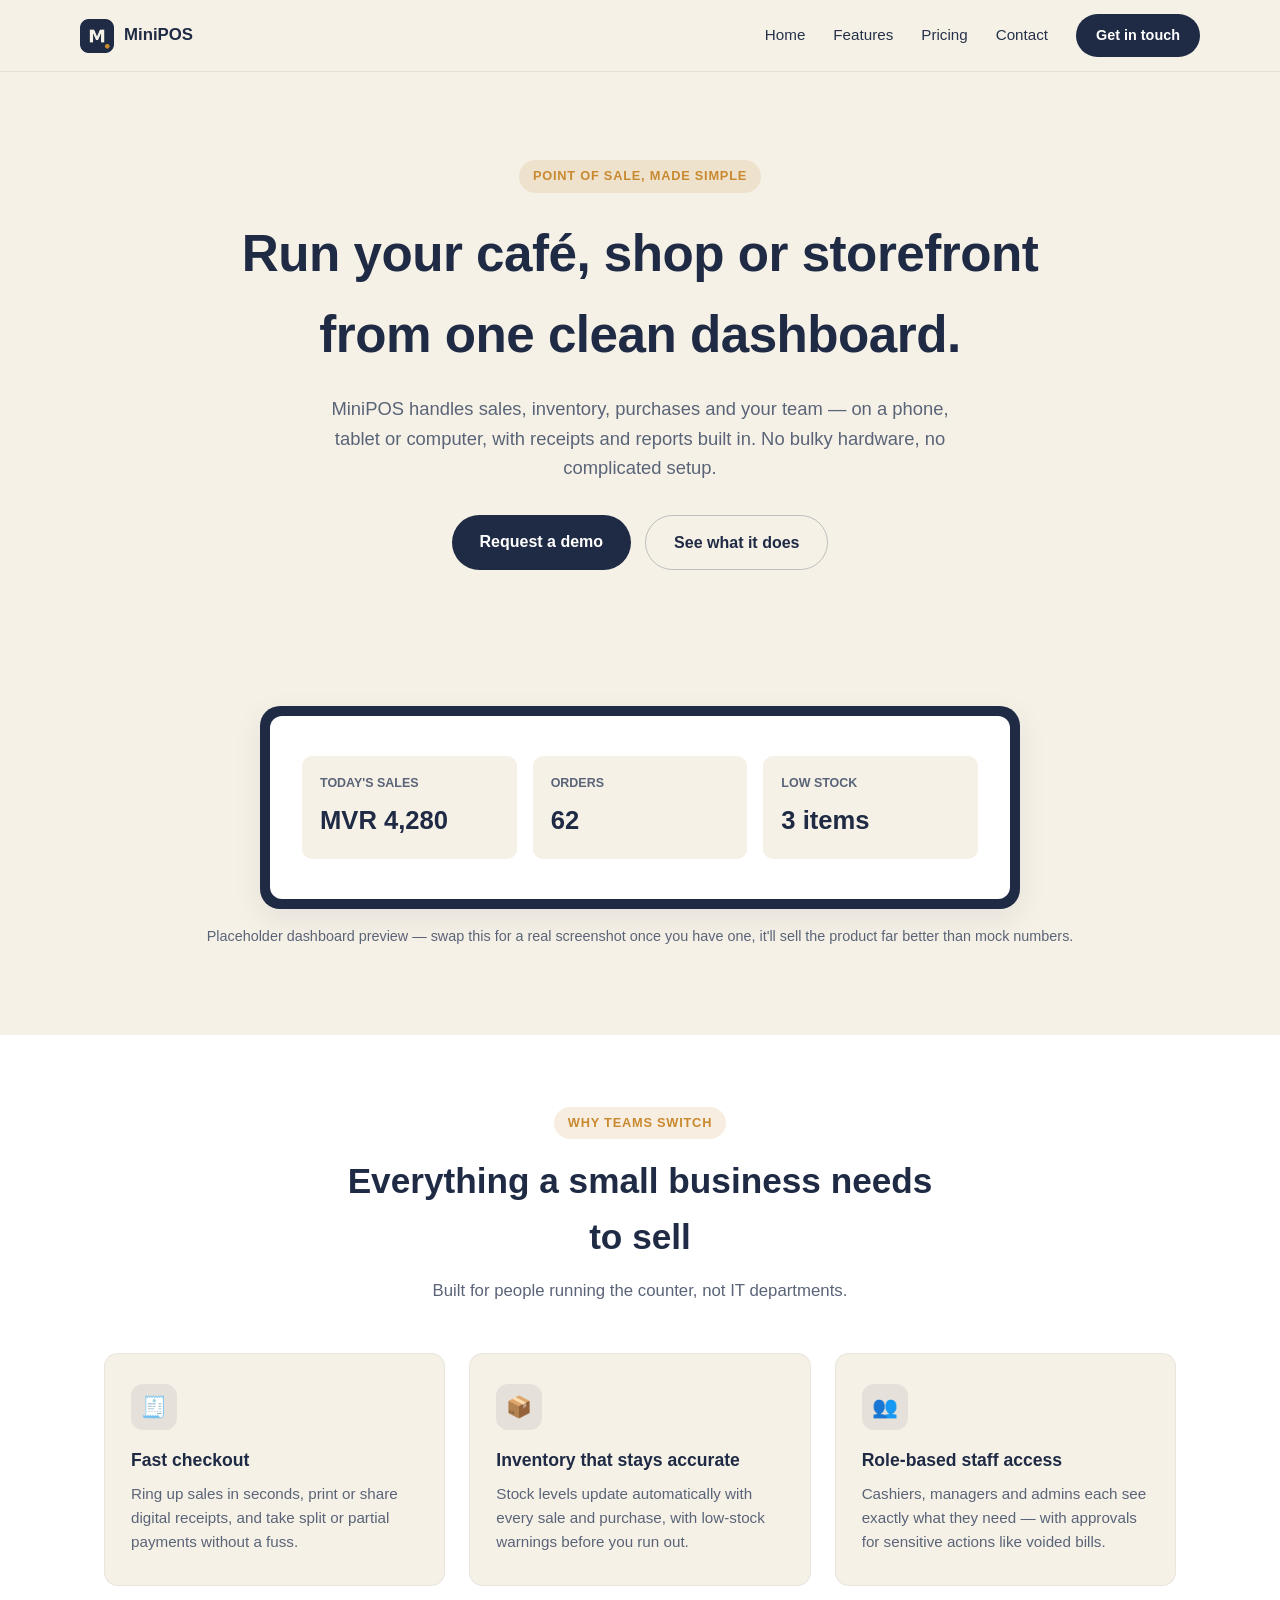
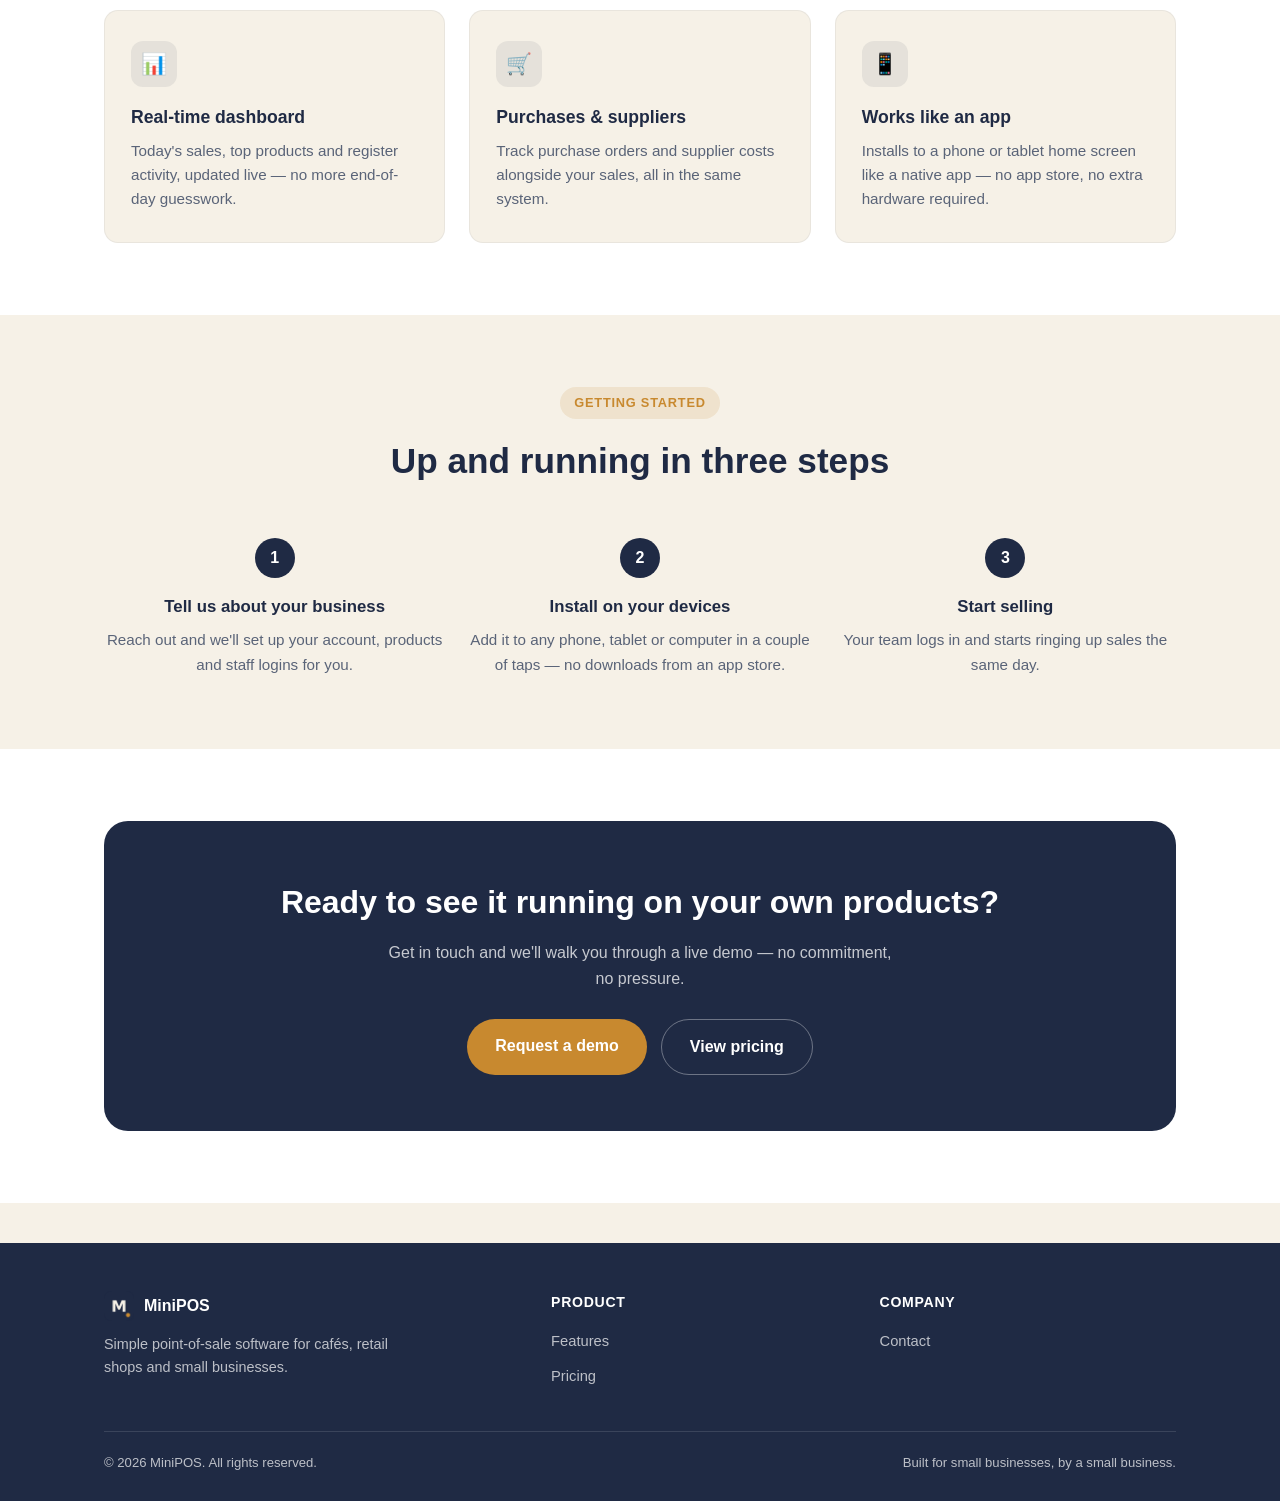
==== index.html @ 6b99b5d6 "Add files via upload" ====
<!doctype html>
<html lang="en">
<head>
<meta charset="UTF-8" />
<meta name="viewport" content="width=device-width, initial-scale=1" />
<title>MiniPOS — Simple point-of-sale software for small businesses</title>
<meta name="description" content="MiniPOS is easy-to-use point-of-sale software for cafés, retail shops and small businesses — sales, inventory, purchases and staff management in one place." />
<link rel="icon" href="assets/favicon.png" />
<link rel="stylesheet" href="assets/style.css" />
</head>
<body>

<header class="site">
  <div class="container nav">
    <a href="index.html" class="brand">
      <img src="assets/logo-mark.png" alt="MiniPOS logo" />
      MiniPOS
    </a>
    <nav class="nav-links">
      <a href="index.html">Home</a>
      <a href="features.html">Features</a>
      <a href="pricing.html">Pricing</a>
      <a href="contact.html">Contact</a>
      <a href="contact.html" class="nav-cta">Get in touch</a>
    </nav>
    <button class="menu-toggle" aria-label="Menu">☰</button>
  </div>
</header>

<section class="hero">
  <div class="container">
    <span class="eyebrow">Point of sale, made simple</span>
    <h1>Run your café, shop or storefront<br>from one clean dashboard.</h1>
    <p class="lead">
      MiniPOS handles sales, inventory, purchases and your team — on a phone, tablet or
      computer, with receipts and reports built in. No bulky hardware, no complicated setup.
    </p>
    <div class="hero-actions">
      <a href="contact.html" class="btn btn-primary">Request a demo</a>
      <a href="features.html" class="btn btn-outline">See what it does</a>
    </div>
  </div>
</section>

<section>
  <div class="container">
    <div class="frame">
      <div style="background:#fff; border-radius:12px; padding:40px 32px; display:grid; grid-template-columns:repeat(3,1fr); gap:16px;">
        <div style="background:var(--cream); border-radius:10px; padding:18px; text-align:left;">
          <div style="font-size:0.78rem; color:var(--text-muted); font-weight:600;">TODAY'S SALES</div>
          <div style="font-size:1.6rem; font-weight:800; color:var(--navy); margin-top:6px;">MVR 4,280</div>
        </div>
        <div style="background:var(--cream); border-radius:10px; padding:18px; text-align:left;">
          <div style="font-size:0.78rem; color:var(--text-muted); font-weight:600;">ORDERS</div>
          <div style="font-size:1.6rem; font-weight:800; color:var(--navy); margin-top:6px;">62</div>
        </div>
        <div style="background:var(--cream); border-radius:10px; padding:18px; text-align:left;">
          <div style="font-size:0.78rem; color:var(--text-muted); font-weight:600;">LOW STOCK</div>
          <div style="font-size:1.6rem; font-weight:800; color:var(--navy); margin-top:6px;">3 items</div>
        </div>
      </div>
    </div>
    <p class="frame-caption">Placeholder dashboard preview — swap this for a real screenshot once you have one, it'll sell the product far better than mock numbers.</p>
  </div>
</section>

<section class="alt">
  <div class="container">
    <div class="section-head">
      <span class="eyebrow">Why teams switch</span>
      <h2>Everything a small business needs to sell</h2>
      <p>Built for people running the counter, not IT departments.</p>
    </div>
    <div class="grid">
      <div class="card">
        <div class="icon">🧾</div>
        <h3>Fast checkout</h3>
        <p>Ring up sales in seconds, print or share digital receipts, and take split or partial payments without a fuss.</p>
      </div>
      <div class="card">
        <div class="icon">📦</div>
        <h3>Inventory that stays accurate</h3>
        <p>Stock levels update automatically with every sale and purchase, with low-stock warnings before you run out.</p>
      </div>
      <div class="card">
        <div class="icon">👥</div>
        <h3>Role-based staff access</h3>
        <p>Cashiers, managers and admins each see exactly what they need — with approvals for sensitive actions like voided bills.</p>
      </div>
      <div class="card">
        <div class="icon">📊</div>
        <h3>Real-time dashboard</h3>
        <p>Today's sales, top products and register activity, updated live — no more end-of-day guesswork.</p>
      </div>
      <div class="card">
        <div class="icon">🛒</div>
        <h3>Purchases & suppliers</h3>
        <p>Track purchase orders and supplier costs alongside your sales, all in the same system.</p>
      </div>
      <div class="card">
        <div class="icon">📱</div>
        <h3>Works like an app</h3>
        <p>Installs to a phone or tablet home screen like a native app — no app store, no extra hardware required.</p>
      </div>
    </div>
  </div>
</section>

<section>
  <div class="container">
    <div class="section-head">
      <span class="eyebrow">Getting started</span>
      <h2>Up and running in three steps</h2>
    </div>
    <div class="steps">
      <div class="step">
        <div class="num"></div>
        <h3>Tell us about your business</h3>
        <p>Reach out and we'll set up your account, products and staff logins for you.</p>
      </div>
      <div class="step">
        <div class="num"></div>
        <h3>Install on your devices</h3>
        <p>Add it to any phone, tablet or computer in a couple of taps — no downloads from an app store.</p>
      </div>
      <div class="step">
        <div class="num"></div>
        <h3>Start selling</h3>
        <p>Your team logs in and starts ringing up sales the same day.</p>
      </div>
    </div>
  </div>
</section>

<section class="alt">
  <div class="container">
    <div class="cta-band">
      <h2>Ready to see it running on your own products?</h2>
      <p>Get in touch and we'll walk you through a live demo — no commitment, no pressure.</p>
      <div class="hero-actions">
        <a href="contact.html" class="btn btn-primary">Request a demo</a>
        <a href="pricing.html" class="btn btn-outline">View pricing</a>
      </div>
    </div>
  </div>
</section>

<footer class="site">
  <div class="container">
    <div class="footer-grid">
      <div>
        <div class="footer-brand">
          <img src="assets/logo-mark.png" alt="MiniPOS" />
          <span>MiniPOS</span>
        </div>
        <p>Simple point-of-sale software for cafés, retail shops and small businesses.</p>
      </div>
      <div>
        <h4>Product</h4>
        <ul>
          <li><a href="features.html">Features</a></li>
          <li><a href="pricing.html">Pricing</a></li>
        </ul>
      </div>
      <div>
        <h4>Company</h4>
        <ul>
          <li><a href="contact.html">Contact</a></li>
        </ul>
      </div>
    </div>
    <div class="footer-bottom">
      <span>© 2026 MiniPOS. All rights reserved.</span>
      <span>Built for small businesses, by a small business.</span>
    </div>
  </div>
</footer>

<script src="assets/script.js"></script>
</body>
</html>
---- assets/style.css ----
:root {
  --cream: #f6f1e7;
  --cream-dark: #ece3d1;
  --navy: #1f2a44;
  --navy-light: #33456b;
  --accent: #c8892f;
  --text: #26314a;
  --text-muted: #5a6478;
  --radius: 14px;
  --shadow: 0 10px 30px rgba(31, 42, 68, 0.08);
}

* { box-sizing: border-box; }

html { scroll-behavior: smooth; }

body {
  margin: 0;
  font-family: -apple-system, BlinkMacSystemFont, "Segoe UI", Roboto, Helvetica, Arial, sans-serif;
  background: var(--cream);
  color: var(--text);
  line-height: 1.6;
}

a { color: inherit; }

.container {
  max-width: 1120px;
  margin: 0 auto;
  padding: 0 24px;
}

/* Header */
header.site {
  position: sticky;
  top: 0;
  z-index: 20;
  background: rgba(246, 241, 231, 0.92);
  backdrop-filter: blur(6px);
  border-bottom: 1px solid rgba(31, 42, 68, 0.08);
}

.nav {
  display: flex;
  align-items: center;
  justify-content: space-between;
  padding: 14px 0;
}

.brand {
  display: flex;
  align-items: center;
  gap: 10px;
  font-weight: 700;
  font-size: 1.05rem;
  text-decoration: none;
  color: var(--navy);
}

.brand img { height: 34px; width: auto; display: block; }

.nav-links {
  display: flex;
  align-items: center;
  gap: 28px;
  font-weight: 500;
  font-size: 0.95rem;
}

.nav-links a { text-decoration: none; color: var(--text); }
.nav-links a:hover { color: var(--navy); }

.nav-cta {
  background: var(--navy);
  color: #fff !important;
  padding: 10px 20px;
  border-radius: 999px;
  text-decoration: none;
  font-weight: 600;
  font-size: 0.9rem;
  white-space: nowrap;
}
.nav-cta:hover { background: var(--navy-light); }

.menu-toggle {
  display: none;
  background: none;
  border: none;
  font-size: 1.5rem;
  cursor: pointer;
  color: var(--navy);
}

/* Hero */
.hero {
  padding: 88px 0 64px;
  text-align: center;
}

.eyebrow {
  display: inline-block;
  background: rgba(200, 137, 47, 0.14);
  color: var(--accent);
  font-weight: 700;
  font-size: 0.8rem;
  letter-spacing: 0.06em;
  text-transform: uppercase;
  padding: 6px 14px;
  border-radius: 999px;
  margin-bottom: 20px;
}

.hero h1 {
  font-size: clamp(2rem, 4.5vw, 3.2rem);
  color: var(--navy);
  margin: 0 0 18px;
  font-weight: 800;
  letter-spacing: -0.01em;
}

.hero p.lead {
  max-width: 640px;
  margin: 0 auto 32px;
  font-size: 1.15rem;
  color: var(--text-muted);
}

.hero-actions {
  display: flex;
  gap: 14px;
  justify-content: center;
  flex-wrap: wrap;
}

.btn {
  display: inline-block;
  padding: 14px 28px;
  border-radius: 999px;
  font-weight: 600;
  text-decoration: none;
  font-size: 1rem;
  transition: transform 0.15s ease, background 0.15s ease;
}
.btn:hover { transform: translateY(-1px); }

.btn-primary { background: var(--navy); color: #fff; }
.btn-primary:hover { background: var(--navy-light); }

.btn-outline {
  background: transparent;
  color: var(--navy);
  border: 1.5px solid rgba(31, 42, 68, 0.25);
}
.btn-outline:hover { border-color: var(--navy); }

/* Sections */
section { padding: 72px 0; }
section.alt { background: #fff; }

.section-head {
  text-align: center;
  max-width: 620px;
  margin: 0 auto 48px;
}

.section-head .eyebrow { margin-bottom: 14px; }

.section-head h2 {
  font-size: clamp(1.6rem, 3vw, 2.2rem);
  color: var(--navy);
  margin: 0 0 12px;
  font-weight: 800;
}

.section-head p { color: var(--text-muted); font-size: 1.05rem; margin: 0; }

/* Feature grid */
.grid {
  display: grid;
  grid-template-columns: repeat(3, 1fr);
  gap: 24px;
}

.card {
  background: #fff;
  border-radius: var(--radius);
  padding: 30px 26px;
  box-shadow: var(--shadow);
  border: 1px solid rgba(31, 42, 68, 0.06);
}

section.alt .card { background: var(--cream); box-shadow: none; }

.card .icon {
  width: 46px;
  height: 46px;
  border-radius: 12px;
  background: rgba(31, 42, 68, 0.08);
  display: flex;
  align-items: center;
  justify-content: center;
  font-size: 1.3rem;
  margin-bottom: 16px;
}

.card h3 {
  margin: 0 0 8px;
  font-size: 1.1rem;
  color: var(--navy);
  font-weight: 700;
}

.card p { margin: 0; color: var(--text-muted); font-size: 0.95rem; }

/* Screenshot / mock frame */
.frame {
  background: var(--navy);
  border-radius: 20px;
  padding: 10px;
  box-shadow: var(--shadow);
  max-width: 760px;
  margin: 0 auto;
}
.frame img { width: 100%; display: block; border-radius: 12px; }
.frame-caption {
  text-align: center;
  color: var(--text-muted);
  font-size: 0.9rem;
  margin-top: 16px;
}

/* Steps */
.steps {
  display: grid;
  grid-template-columns: repeat(3, 1fr);
  gap: 24px;
  counter-reset: step;
}
.step { text-align: center; }
.step .num {
  counter-increment: step;
  width: 40px;
  height: 40px;
  border-radius: 50%;
  background: var(--navy);
  color: #fff;
  display: flex;
  align-items: center;
  justify-content: center;
  font-weight: 700;
  margin: 0 auto 16px;
}
.step .num::before { content: counter(step); }
.step h3 { color: var(--navy); margin: 0 0 8px; font-size: 1.05rem; }
.step p { color: var(--text-muted); margin: 0; font-size: 0.95rem; }

/* Pricing */
.pricing-grid {
  display: grid;
  grid-template-columns: repeat(3, 1fr);
  gap: 24px;
  align-items: stretch;
}

.plan {
  background: #fff;
  border-radius: var(--radius);
  padding: 34px 28px;
  box-shadow: var(--shadow);
  border: 1px solid rgba(31, 42, 68, 0.06);
  display: flex;
  flex-direction: column;
}

.plan.featured {
  border: 2px solid var(--navy);
  transform: scale(1.03);
}

.plan .badge {
  align-self: flex-start;
  background: var(--accent);
  color: #fff;
  font-size: 0.72rem;
  font-weight: 700;
  text-transform: uppercase;
  letter-spacing: 0.04em;
  padding: 4px 10px;
  border-radius: 999px;
  margin-bottom: 14px;
}

.plan h3 { margin: 0 0 6px; color: var(--navy); font-size: 1.2rem; }
.plan .price {
  font-size: 2.1rem;
  font-weight: 800;
  color: var(--navy);
  margin: 6px 0 4px;
}
.plan .price span { font-size: 1rem; font-weight: 500; color: var(--text-muted); }
.plan .plan-note { color: var(--text-muted); font-size: 0.88rem; margin-bottom: 22px; }

.plan ul {
  list-style: none;
  padding: 0;
  margin: 0 0 26px;
  flex-grow: 1;
}
.plan li {
  padding: 7px 0;
  color: var(--text);
  font-size: 0.95rem;
  display: flex;
  gap: 10px;
}
.plan li::before { content: "✓"; color: var(--accent); font-weight: 700; }

.pricing-note {
  text-align: center;
  color: var(--text-muted);
  font-size: 0.92rem;
  margin-top: 32px;
}

/* Testimonial-ish / CTA band */
.cta-band {
  background: var(--navy);
  border-radius: 24px;
  padding: 56px 40px;
  text-align: center;
  color: #fff;
}
.cta-band h2 { margin: 0 0 12px; font-size: clamp(1.5rem, 3vw, 2rem); }
.cta-band p { color: rgba(255,255,255,0.75); max-width: 520px; margin: 0 auto 28px; }
.cta-band .btn-primary { background: var(--accent); }
.cta-band .btn-primary:hover { background: #b47a29; }
.cta-band .btn-outline { color: #fff; border-color: rgba(255,255,255,0.35); }
.cta-band .btn-outline:hover { border-color: #fff; }

/* Contact */
.contact-grid {
  display: grid;
  grid-template-columns: 1fr 1fr;
  gap: 40px;
  align-items: start;
}
.contact-list { list-style: none; padding: 0; margin: 0; }
.contact-list li {
  display: flex;
  gap: 14px;
  padding: 16px 0;
  border-bottom: 1px solid rgba(31, 42, 68, 0.08);
}
.contact-list .icon {
  width: 40px; height: 40px; border-radius: 10px;
  background: rgba(31, 42, 68, 0.08);
  display: flex; align-items: center; justify-content: center;
  font-size: 1.1rem; flex-shrink: 0;
}
.contact-list strong { display: block; color: var(--navy); font-size: 0.95rem; }
.contact-list span { color: var(--text-muted); font-size: 0.92rem; }

form.contact-form {
  background: #fff;
  border-radius: var(--radius);
  padding: 30px;
  box-shadow: var(--shadow);
  display: flex;
  flex-direction: column;
  gap: 16px;
}
form.contact-form label {
  font-size: 0.85rem;
  font-weight: 600;
  color: var(--navy);
  display: block;
  margin-bottom: 6px;
}
form.contact-form input,
form.contact-form textarea {
  width: 100%;
  padding: 12px 14px;
  border-radius: 10px;
  border: 1px solid rgba(31, 42, 68, 0.18);
  font-family: inherit;
  font-size: 0.95rem;
  background: var(--cream);
}
form.contact-form textarea { min-height: 120px; resize: vertical; }
form.contact-form button {
  border: none;
  cursor: pointer;
  font-family: inherit;
}
.form-note { font-size: 0.82rem; color: var(--text-muted); margin-top: -6px; }

/* FAQ */
.faq-item {
  background: #fff;
  border-radius: 12px;
  padding: 22px 24px;
  margin-bottom: 14px;
  box-shadow: var(--shadow);
}
.faq-item h3 { margin: 0 0 8px; color: var(--navy); font-size: 1.02rem; }
.faq-item p { margin: 0; color: var(--text-muted); font-size: 0.95rem; }

/* Footer */
footer.site {
  background: var(--navy);
  color: rgba(255,255,255,0.7);
  padding: 48px 0 28px;
  margin-top: 40px;
}
.footer-grid {
  display: grid;
  grid-template-columns: 1.4fr 1fr 1fr;
  gap: 32px;
  margin-bottom: 32px;
}
.footer-brand { display: flex; align-items: center; gap: 10px; margin-bottom: 12px; }
.footer-brand img { height: 30px; }
.footer-brand span { color: #fff; font-weight: 700; }
footer.site p { font-size: 0.9rem; margin: 0; max-width: 320px; }
footer.site h4 { color: #fff; font-size: 0.88rem; text-transform: uppercase; letter-spacing: 0.05em; margin: 0 0 14px; }
footer.site ul { list-style: none; padding: 0; margin: 0; }
footer.site li { margin-bottom: 10px; }
footer.site a { text-decoration: none; color: rgba(255,255,255,0.7); font-size: 0.92rem; }
footer.site a:hover { color: #fff; }
.footer-bottom {
  border-top: 1px solid rgba(255,255,255,0.12);
  padding-top: 20px;
  font-size: 0.82rem;
  display: flex;
  justify-content: space-between;
  flex-wrap: wrap;
  gap: 10px;
}

/* Responsive */
@media (max-width: 860px) {
  .grid, .pricing-grid, .steps { grid-template-columns: 1fr; }
  .plan.featured { transform: none; }
  .contact-grid { grid-template-columns: 1fr; }
  .footer-grid { grid-template-columns: 1fr; }
}

@media (max-width: 700px) {
  .nav-links { display: none; }
  .menu-toggle { display: block; }
  .nav-links.open {
    display: flex;
    position: absolute;
    top: 100%;
    left: 0;
    right: 0;
    background: var(--cream);
    flex-direction: column;
    padding: 18px 24px 24px;
    gap: 16px;
    border-bottom: 1px solid rgba(31,42,68,0.08);
  }
}
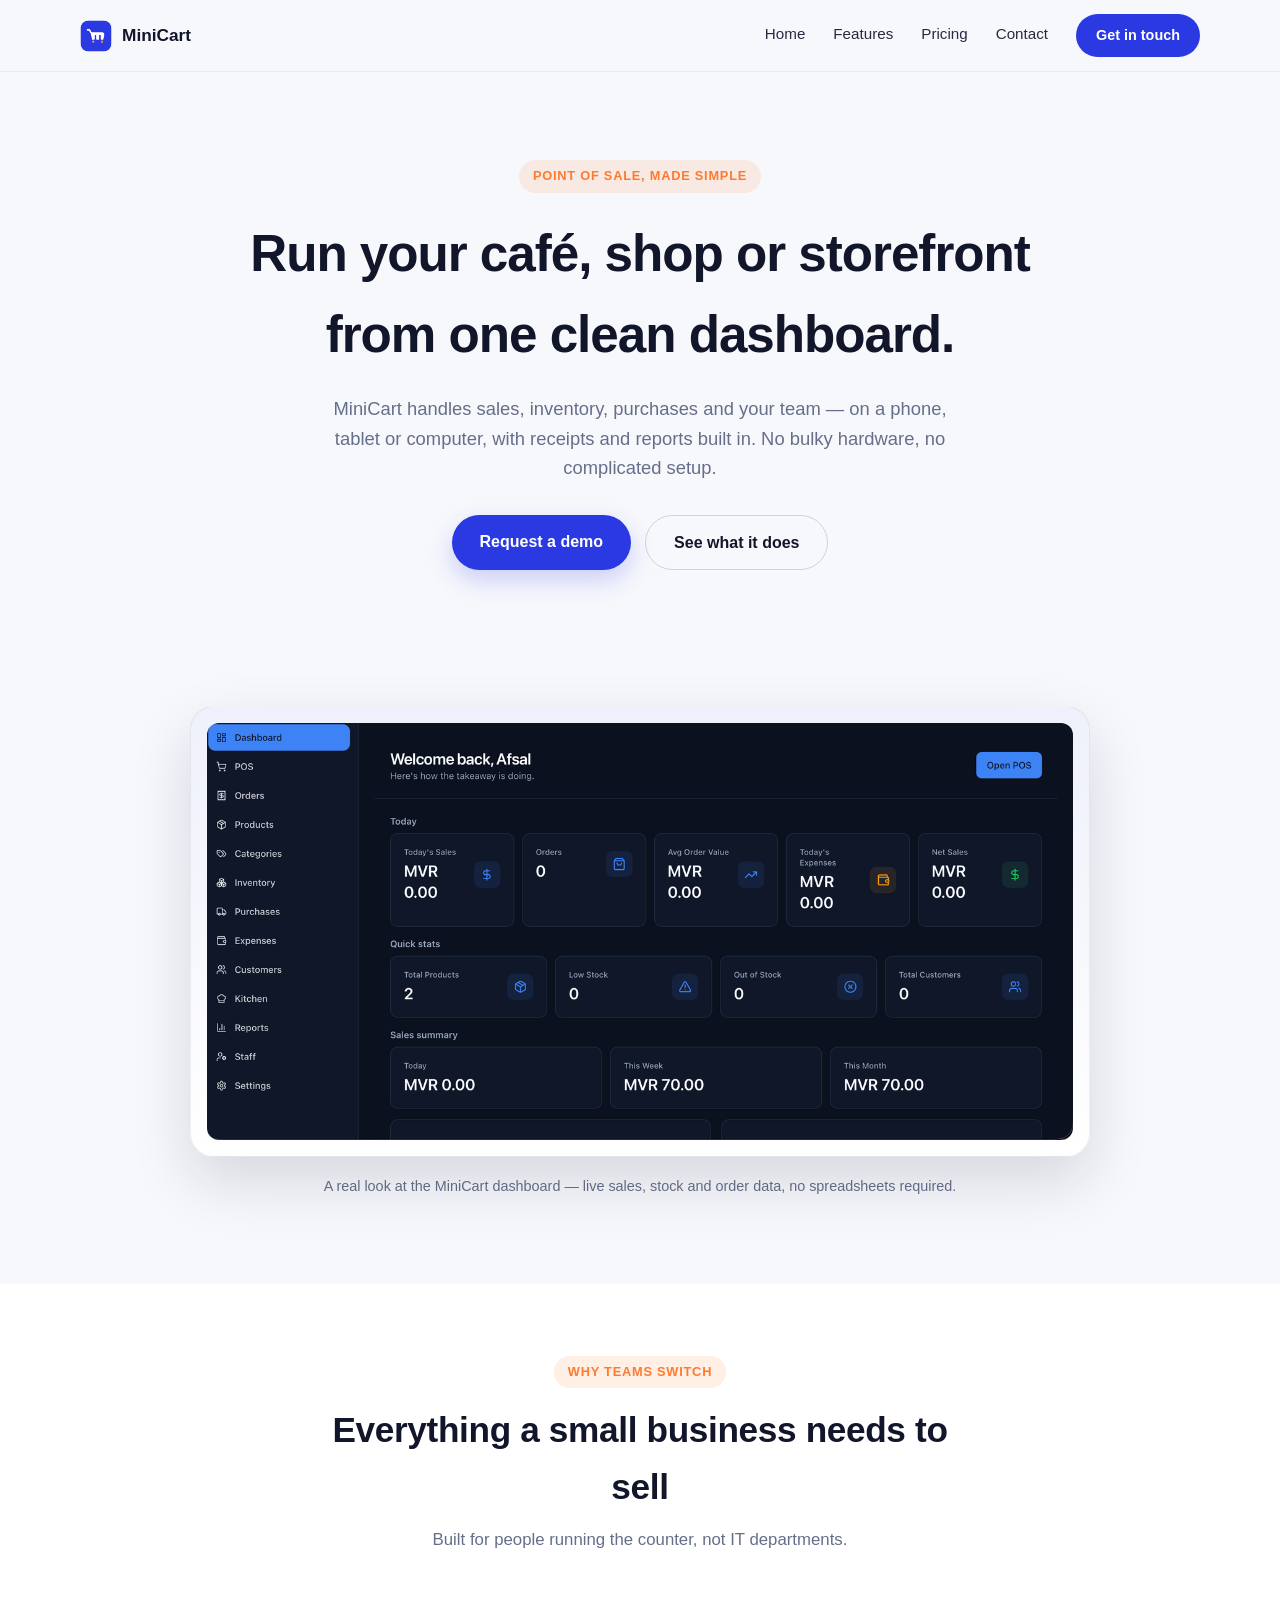
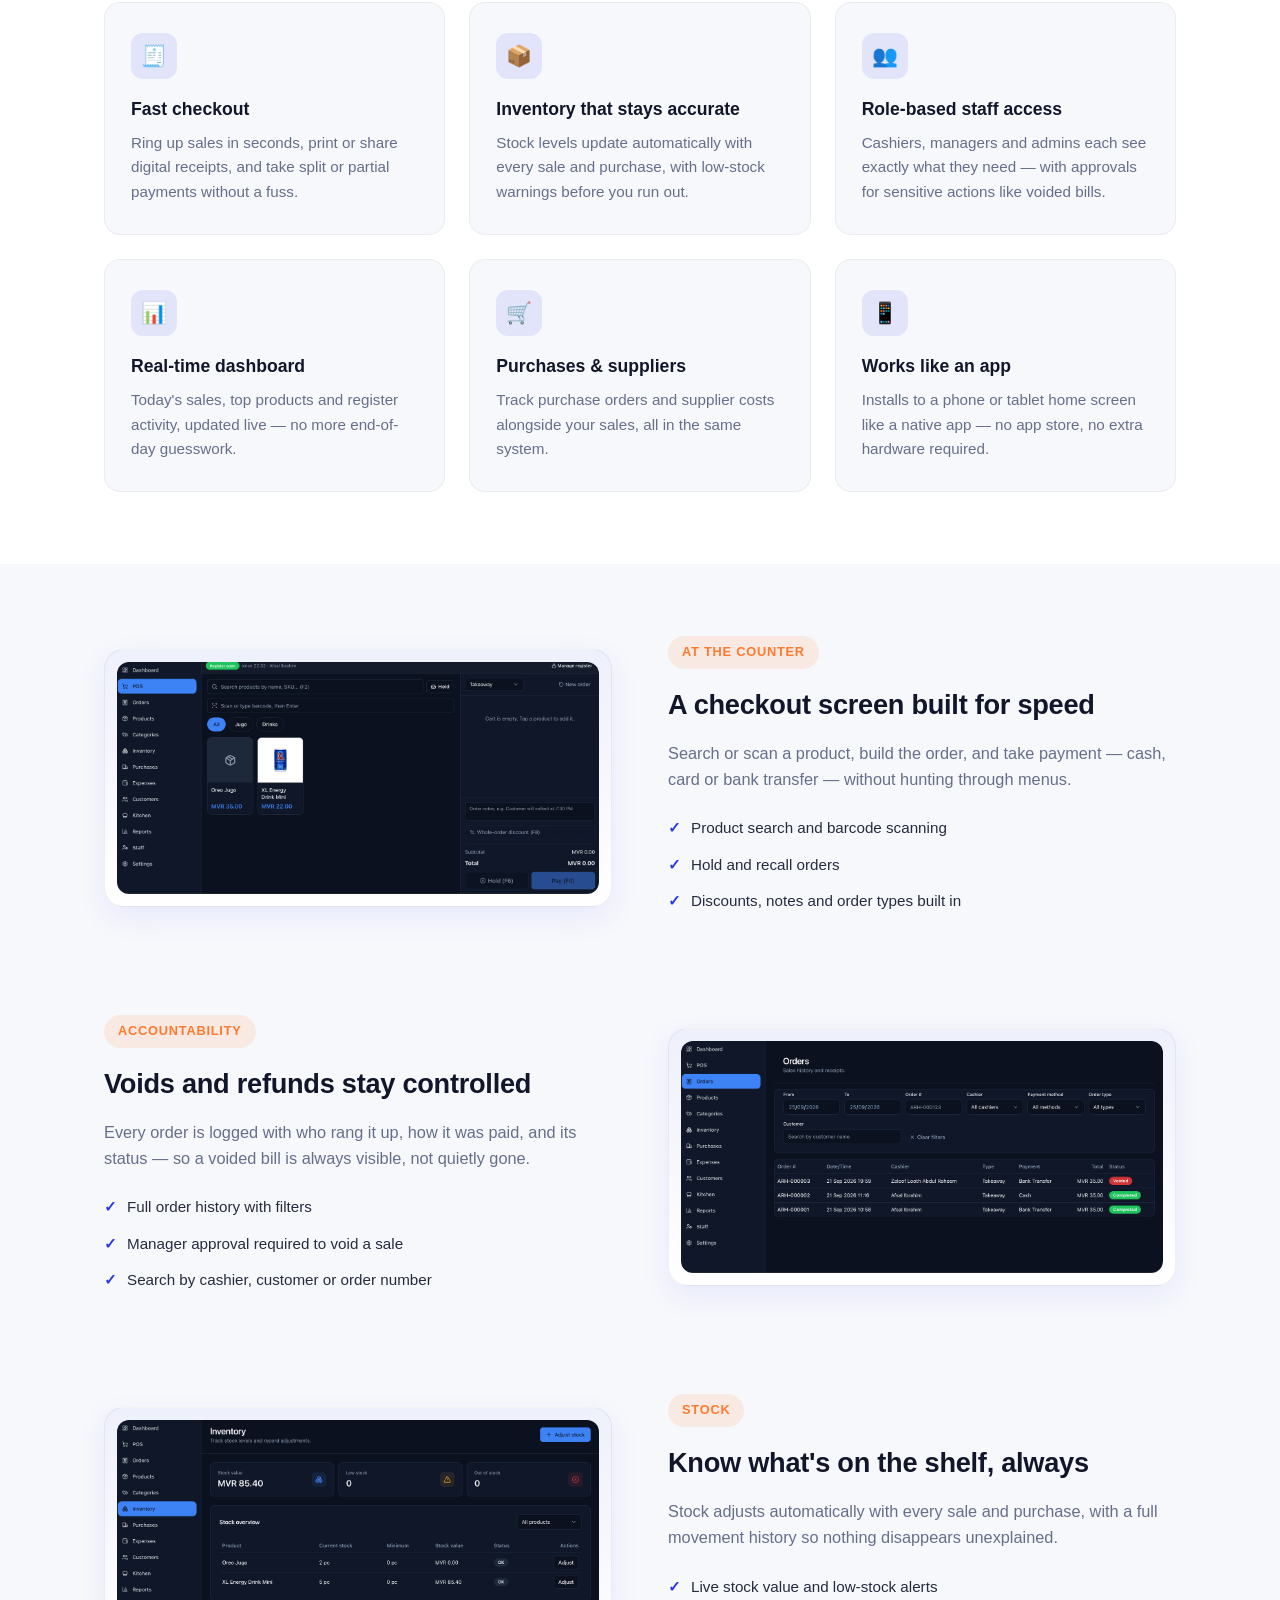
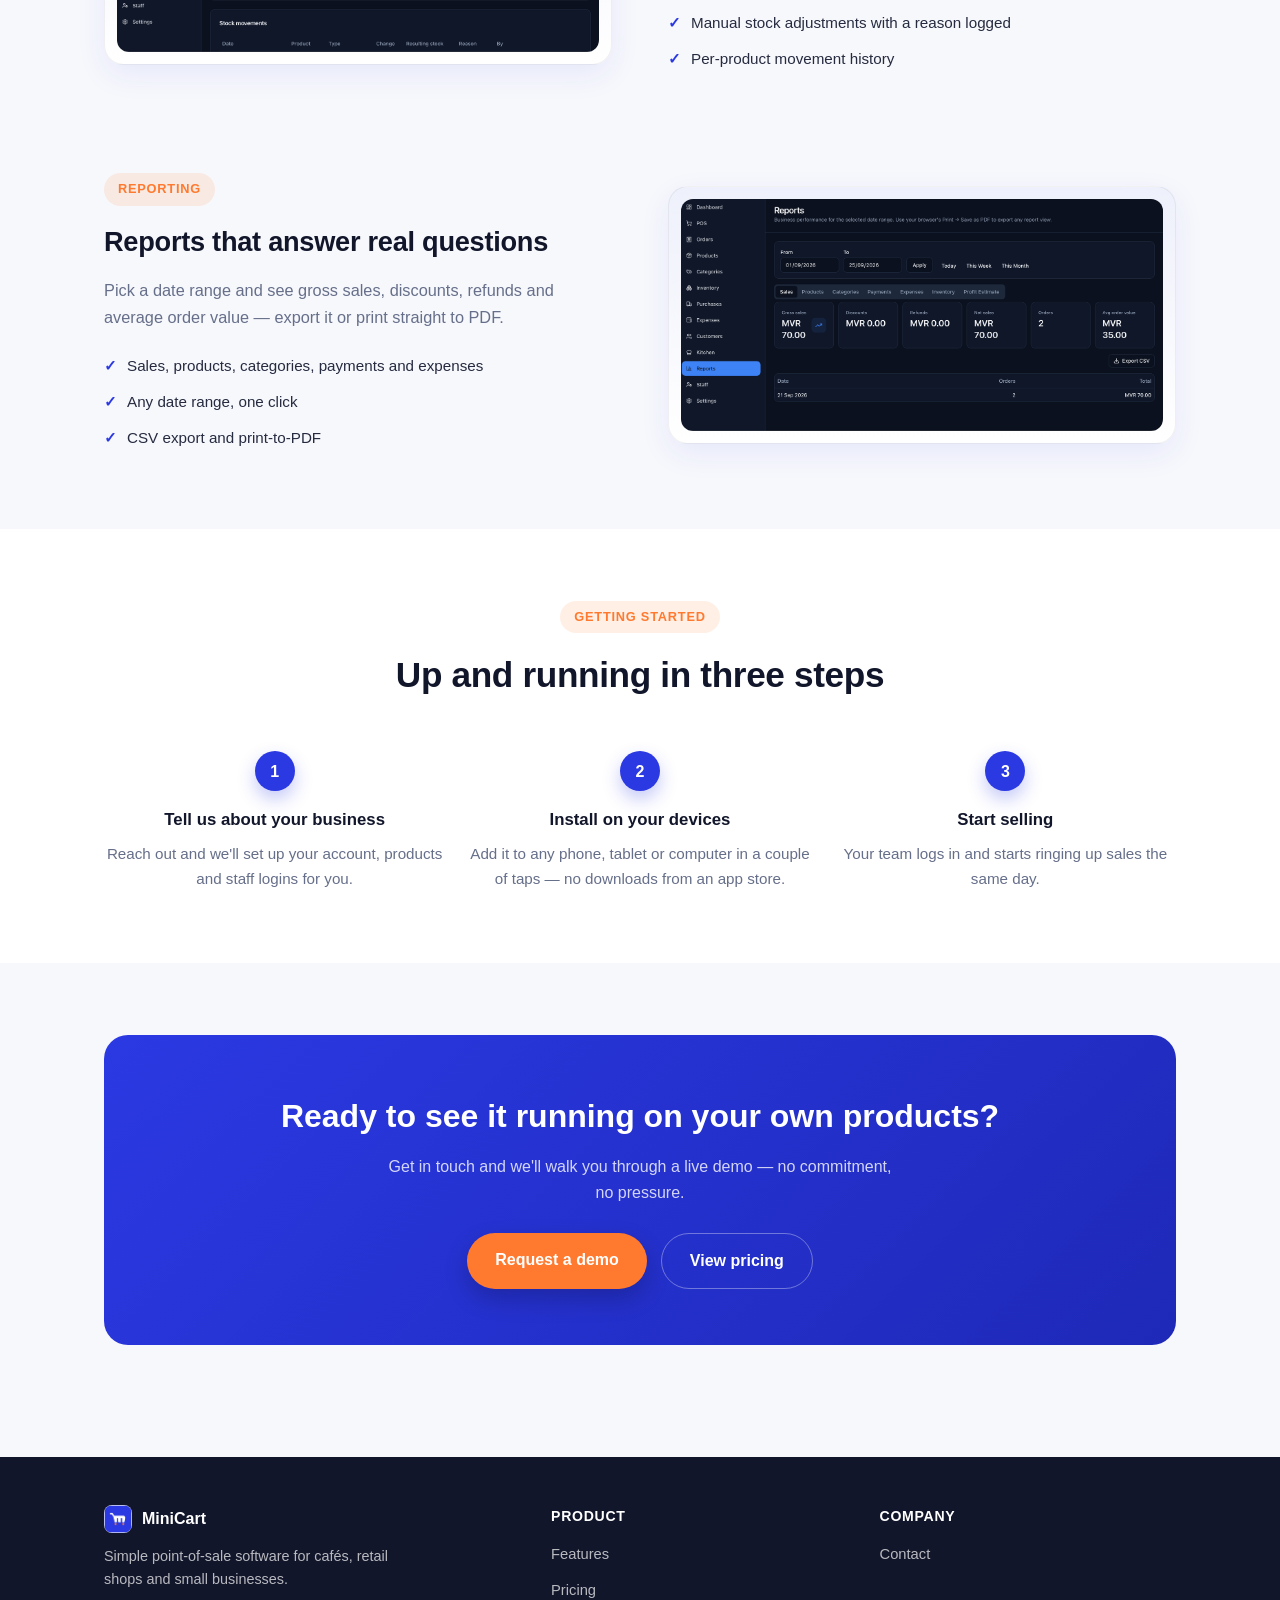
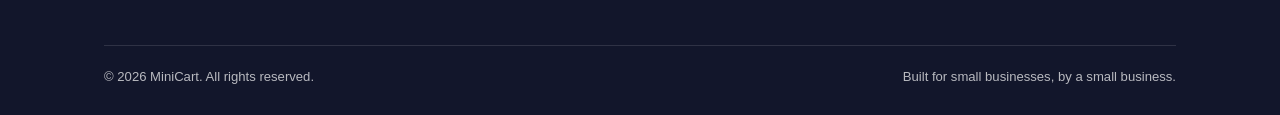
==== commit 0ae4b64b: "Add files via upload" ====
--- a/index.html
+++ b/index.html
@@ -3,8 +3,8 @@
 <head>
 <meta charset="UTF-8" />
 <meta name="viewport" content="width=device-width, initial-scale=1" />
-<title>MiniPOS — Simple point-of-sale software for small businesses</title>
-<meta name="description" content="MiniPOS is easy-to-use point-of-sale software for cafés, retail shops and small businesses — sales, inventory, purchases and staff management in one place." />
+<title>MiniCart — Simple point-of-sale software for small businesses</title>
+<meta name="description" content="MiniCart is easy-to-use point-of-sale software for cafés, retail shops and small businesses — sales, inventory, purchases and staff management in one place." />
 <link rel="icon" href="assets/favicon.png" />
 <link rel="stylesheet" href="assets/style.css" />
 </head>
@@ -13,8 +13,8 @@
 <header class="site">
   <div class="container nav">
     <a href="index.html" class="brand">
-      <img src="assets/logo-mark.png" alt="MiniPOS logo" />
-      MiniPOS
+      <img src="assets/logo-mark.png" alt="MiniCart logo" />
+      MiniCart
     </a>
     <nav class="nav-links">
       <a href="index.html">Home</a>
@@ -32,7 +32,7 @@
     <span class="eyebrow">Point of sale, made simple</span>
     <h1>Run your café, shop or storefront<br>from one clean dashboard.</h1>
     <p class="lead">
-      MiniPOS handles sales, inventory, purchases and your team — on a phone, tablet or
+      MiniCart handles sales, inventory, purchases and your team — on a phone, tablet or
       computer, with receipts and reports built in. No bulky hardware, no complicated setup.
     </p>
     <div class="hero-actions">
@@ -45,22 +45,9 @@
 <section>
   <div class="container">
     <div class="frame">
-      <div style="background:#fff; border-radius:12px; padding:40px 32px; display:grid; grid-template-columns:repeat(3,1fr); gap:16px;">
-        <div style="background:var(--cream); border-radius:10px; padding:18px; text-align:left;">
-          <div style="font-size:0.78rem; color:var(--text-muted); font-weight:600;">TODAY'S SALES</div>
-          <div style="font-size:1.6rem; font-weight:800; color:var(--navy); margin-top:6px;">MVR 4,280</div>
-        </div>
-        <div style="background:var(--cream); border-radius:10px; padding:18px; text-align:left;">
-          <div style="font-size:0.78rem; color:var(--text-muted); font-weight:600;">ORDERS</div>
-          <div style="font-size:1.6rem; font-weight:800; color:var(--navy); margin-top:6px;">62</div>
-        </div>
-        <div style="background:var(--cream); border-radius:10px; padding:18px; text-align:left;">
-          <div style="font-size:0.78rem; color:var(--text-muted); font-weight:600;">LOW STOCK</div>
-          <div style="font-size:1.6rem; font-weight:800; color:var(--navy); margin-top:6px;">3 items</div>
-        </div>
-      </div>
-    </div>
-    <p class="frame-caption">Placeholder dashboard preview — swap this for a real screenshot once you have one, it'll sell the product far better than mock numbers.</p>
+      <img src="assets/screenshot-dashboard.png" alt="MiniCart dashboard showing today's sales, orders and quick stats" />
+    </div>
+    <p class="frame-caption">A real look at the MiniCart dashboard — live sales, stock and order data, no spreadsheets required.</p>
   </div>
 </section>
 
@@ -107,6 +94,74 @@
 </section>
 
 <section>
+  <div class="container">
+    <div class="showcase">
+      <div class="showcase-media">
+        <img src="assets/screenshot-pos.png" alt="MiniCart point of sale checkout screen" />
+      </div>
+      <div class="showcase-copy">
+        <span class="eyebrow">At the counter</span>
+        <h3>A checkout screen built for speed</h3>
+        <p>Search or scan a product, build the order, and take payment — cash, card or bank transfer — without hunting through menus.</p>
+        <ul>
+          <li>Product search and barcode scanning</li>
+          <li>Hold and recall orders</li>
+          <li>Discounts, notes and order types built in</li>
+        </ul>
+      </div>
+    </div>
+
+    <div class="showcase reverse">
+      <div class="showcase-media">
+        <img src="assets/screenshot-orders.png" alt="MiniCart order history with a voided order and manager approval" />
+      </div>
+      <div class="showcase-copy">
+        <span class="eyebrow">Accountability</span>
+        <h3>Voids and refunds stay controlled</h3>
+        <p>Every order is logged with who rang it up, how it was paid, and its status — so a voided bill is always visible, not quietly gone.</p>
+        <ul>
+          <li>Full order history with filters</li>
+          <li>Manager approval required to void a sale</li>
+          <li>Search by cashier, customer or order number</li>
+        </ul>
+      </div>
+    </div>
+
+    <div class="showcase">
+      <div class="showcase-media">
+        <img src="assets/screenshot-inventory.png" alt="MiniCart inventory screen showing stock levels and movements" />
+      </div>
+      <div class="showcase-copy">
+        <span class="eyebrow">Stock</span>
+        <h3>Know what's on the shelf, always</h3>
+        <p>Stock adjusts automatically with every sale and purchase, with a full movement history so nothing disappears unexplained.</p>
+        <ul>
+          <li>Live stock value and low-stock alerts</li>
+          <li>Manual stock adjustments with a reason logged</li>
+          <li>Per-product movement history</li>
+        </ul>
+      </div>
+    </div>
+
+    <div class="showcase reverse">
+      <div class="showcase-media">
+        <img src="assets/screenshot-reports.png" alt="MiniCart reports screen with sales totals for a date range" />
+      </div>
+      <div class="showcase-copy">
+        <span class="eyebrow">Reporting</span>
+        <h3>Reports that answer real questions</h3>
+        <p>Pick a date range and see gross sales, discounts, refunds and average order value — export it or print straight to PDF.</p>
+        <ul>
+          <li>Sales, products, categories, payments and expenses</li>
+          <li>Any date range, one click</li>
+          <li>CSV export and print-to-PDF</li>
+        </ul>
+      </div>
+    </div>
+  </div>
+</section>
+
+<section class="alt">
   <div class="container">
     <div class="section-head">
       <span class="eyebrow">Getting started</span>
@@ -132,7 +187,7 @@
   </div>
 </section>
 
-<section class="alt">
+<section>
   <div class="container">
     <div class="cta-band">
       <h2>Ready to see it running on your own products?</h2>
@@ -150,8 +205,8 @@
     <div class="footer-grid">
       <div>
         <div class="footer-brand">
-          <img src="assets/logo-mark.png" alt="MiniPOS" />
-          <span>MiniPOS</span>
+          <img src="assets/logo-mark.png" alt="MiniCart" />
+          <span>MiniCart</span>
         </div>
         <p>Simple point-of-sale software for cafés, retail shops and small businesses.</p>
       </div>
@@ -170,7 +225,7 @@
       </div>
     </div>
     <div class="footer-bottom">
-      <span>© 2026 MiniPOS. All rights reserved.</span>
+      <span>© 2026 MiniCart. All rights reserved.</span>
       <span>Built for small businesses, by a small business.</span>
     </div>
   </div>
--- a/assets/style.css
+++ b/assets/style.css
@@ -1,13 +1,17 @@
 :root {
-  --cream: #f6f1e7;
-  --cream-dark: #ece3d1;
-  --navy: #1f2a44;
-  --navy-light: #33456b;
-  --accent: #c8892f;
-  --text: #26314a;
-  --text-muted: #5a6478;
-  --radius: 14px;
-  --shadow: 0 10px 30px rgba(31, 42, 68, 0.08);
+  --bg: #f7f8fc;
+  --bg-soft: #eef0fa;
+  --blue: #2b39e3;
+  --blue-light: #4a56ea;
+  --blue-dark: #1e29b8;
+  --ink: #12162b;
+  --accent: #ff7a2f;
+  --text: #262b40;
+  --text-muted: #666f8a;
+  --radius: 16px;
+  --shadow: 0 10px 30px rgba(43, 57, 227, 0.08);
+  --shadow-lg: 0 24px 60px rgba(18, 22, 43, 0.14);
+  --ease: cubic-bezier(0.16, 1, 0.3, 1);
 }
 
 * { box-sizing: border-box; }
@@ -17,9 +21,10 @@
 body {
   margin: 0;
   font-family: -apple-system, BlinkMacSystemFont, "Segoe UI", Roboto, Helvetica, Arial, sans-serif;
-  background: var(--cream);
+  background: var(--bg);
   color: var(--text);
   line-height: 1.6;
+  -webkit-font-smoothing: antialiased;
 }
 
 a { color: inherit; }
@@ -28,6 +33,21 @@
   max-width: 1120px;
   margin: 0 auto;
   padding: 0 24px;
+}
+
+/* Motion: respect reduced-motion, and drive scroll reveals */
+.reveal {
+  opacity: 0;
+  transform: translateY(14px);
+  transition: opacity 0.7s var(--ease), transform 0.7s var(--ease);
+  transition-delay: var(--reveal-delay, 0s);
+}
+.reveal.in-view { opacity: 1; transform: translateY(0); }
+
+@media (prefers-reduced-motion: reduce) {
+  html { scroll-behavior: auto; }
+  .reveal { opacity: 1; transform: none; transition: none; }
+  * { animation: none !important; transition-duration: 0.01ms !important; }
 }
 
 /* Header */
@@ -35,9 +55,9 @@
   position: sticky;
   top: 0;
   z-index: 20;
-  background: rgba(246, 241, 231, 0.92);
-  backdrop-filter: blur(6px);
-  border-bottom: 1px solid rgba(31, 42, 68, 0.08);
+  background: rgba(247, 248, 252, 0.85);
+  backdrop-filter: blur(10px);
+  border-bottom: 1px solid rgba(18, 22, 43, 0.06);
 }
 
 .nav {
@@ -51,13 +71,22 @@
   display: flex;
   align-items: center;
   gap: 10px;
-  font-weight: 700;
-  font-size: 1.05rem;
+  font-weight: 800;
+  font-size: 1.08rem;
   text-decoration: none;
-  color: var(--navy);
-}
-
-.brand img { height: 34px; width: auto; display: block; }
+  color: var(--ink);
+  transition: opacity 0.2s var(--ease);
+}
+.brand:hover { opacity: 0.75; }
+
+.brand img {
+  height: 32px;
+  width: 32px;
+  border-radius: 9px;
+  display: block;
+  transition: transform 0.35s var(--ease);
+}
+.brand:hover img { transform: rotate(-6deg) scale(1.05); }
 
 .nav-links {
   display: flex;
@@ -67,11 +96,27 @@
   font-size: 0.95rem;
 }
 
-.nav-links a { text-decoration: none; color: var(--text); }
-.nav-links a:hover { color: var(--navy); }
+.nav-links a:not(.nav-cta) {
+  text-decoration: none;
+  color: var(--text);
+  position: relative;
+  padding-bottom: 2px;
+}
+.nav-links a:not(.nav-cta)::after {
+  content: "";
+  position: absolute;
+  left: 0; right: 100%;
+  bottom: -2px;
+  height: 2px;
+  background: var(--blue);
+  border-radius: 2px;
+  transition: right 0.3s var(--ease);
+}
+.nav-links a:not(.nav-cta):hover { color: var(--blue); }
+.nav-links a:not(.nav-cta):hover::after { right: 0; }
 
 .nav-cta {
-  background: var(--navy);
+  background: var(--blue);
   color: #fff !important;
   padding: 10px 20px;
   border-radius: 999px;
@@ -79,8 +124,10 @@
   font-weight: 600;
   font-size: 0.9rem;
   white-space: nowrap;
-}
-.nav-cta:hover { background: var(--navy-light); }
+  transition: background 0.2s var(--ease), transform 0.2s var(--ease), box-shadow 0.2s var(--ease);
+}
+.nav-cta:hover { background: var(--blue-light); transform: translateY(-1px); box-shadow: 0 8px 20px rgba(43,57,227,0.28); }
+.nav-cta:active { transform: translateY(0) scale(0.97); }
 
 .menu-toggle {
   display: none;
@@ -88,7 +135,7 @@
   border: none;
   font-size: 1.5rem;
   cursor: pointer;
-  color: var(--navy);
+  color: var(--ink);
 }
 
 /* Hero */
@@ -99,7 +146,7 @@
 
 .eyebrow {
   display: inline-block;
-  background: rgba(200, 137, 47, 0.14);
+  background: rgba(255, 122, 47, 0.12);
   color: var(--accent);
   font-weight: 700;
   font-size: 0.8rem;
@@ -112,10 +159,10 @@
 
 .hero h1 {
   font-size: clamp(2rem, 4.5vw, 3.2rem);
-  color: var(--navy);
+  color: var(--ink);
   margin: 0 0 18px;
   font-weight: 800;
-  letter-spacing: -0.01em;
+  letter-spacing: -0.02em;
 }
 
 .hero p.lead {
@@ -139,19 +186,20 @@
   font-weight: 600;
   text-decoration: none;
   font-size: 1rem;
-  transition: transform 0.15s ease, background 0.15s ease;
-}
-.btn:hover { transform: translateY(-1px); }
-
-.btn-primary { background: var(--navy); color: #fff; }
-.btn-primary:hover { background: var(--navy-light); }
+  transition: transform 0.2s var(--ease), background 0.2s var(--ease), box-shadow 0.2s var(--ease), border-color 0.2s var(--ease);
+}
+.btn:hover { transform: translateY(-2px); }
+.btn:active { transform: translateY(0) scale(0.97); }
+
+.btn-primary { background: var(--blue); color: #fff; box-shadow: 0 10px 24px rgba(43,57,227,0.22); }
+.btn-primary:hover { background: var(--blue-light); box-shadow: 0 14px 30px rgba(43,57,227,0.3); }
 
 .btn-outline {
   background: transparent;
-  color: var(--navy);
-  border: 1.5px solid rgba(31, 42, 68, 0.25);
-}
-.btn-outline:hover { border-color: var(--navy); }
+  color: var(--ink);
+  border: 1.5px solid rgba(18, 22, 43, 0.16);
+}
+.btn-outline:hover { border-color: var(--blue); color: var(--blue); }
 
 /* Sections */
 section { padding: 72px 0; }
@@ -167,9 +215,10 @@
 
 .section-head h2 {
   font-size: clamp(1.6rem, 3vw, 2.2rem);
-  color: var(--navy);
+  color: var(--ink);
   margin: 0 0 12px;
   font-weight: 800;
+  letter-spacing: -0.01em;
 }
 
 .section-head p { color: var(--text-muted); font-size: 1.05rem; margin: 0; }
@@ -186,48 +235,100 @@
   border-radius: var(--radius);
   padding: 30px 26px;
   box-shadow: var(--shadow);
-  border: 1px solid rgba(31, 42, 68, 0.06);
-}
-
-section.alt .card { background: var(--cream); box-shadow: none; }
+  border: 1px solid rgba(18, 22, 43, 0.05);
+  transition: transform 0.3s var(--ease), box-shadow 0.3s var(--ease), border-color 0.3s var(--ease);
+}
+.card:hover {
+  transform: translateY(-4px);
+  box-shadow: var(--shadow-lg);
+  border-color: rgba(43, 57, 227, 0.18);
+}
+
+section.alt .card { background: var(--bg); box-shadow: none; }
+section.alt .card:hover { box-shadow: var(--shadow); }
 
 .card .icon {
   width: 46px;
   height: 46px;
   border-radius: 12px;
-  background: rgba(31, 42, 68, 0.08);
+  background: rgba(43, 57, 227, 0.1);
   display: flex;
   align-items: center;
   justify-content: center;
   font-size: 1.3rem;
   margin-bottom: 16px;
-}
+  transition: transform 0.3s var(--ease), background 0.3s var(--ease);
+}
+.card:hover .icon { transform: scale(1.08) rotate(-4deg); background: rgba(43, 57, 227, 0.16); }
 
 .card h3 {
   margin: 0 0 8px;
   font-size: 1.1rem;
-  color: var(--navy);
+  color: var(--ink);
   font-weight: 700;
 }
 
 .card p { margin: 0; color: var(--text-muted); font-size: 0.95rem; }
 
-/* Screenshot / mock frame */
+/* Screenshot frame */
 .frame {
-  background: var(--navy);
-  border-radius: 20px;
-  padding: 10px;
-  box-shadow: var(--shadow);
-  max-width: 760px;
+  background: linear-gradient(180deg, #eef0fb, #ffffff);
+  border-radius: 24px;
+  padding: 16px;
+  box-shadow: var(--shadow-lg);
+  max-width: 900px;
   margin: 0 auto;
-}
+  border: 1px solid rgba(18, 22, 43, 0.06);
+  transition: transform 0.4s var(--ease), box-shadow 0.4s var(--ease);
+}
+.frame:hover { transform: translateY(-6px); box-shadow: 0 32px 70px rgba(18, 22, 43, 0.18); }
 .frame img { width: 100%; display: block; border-radius: 12px; }
 .frame-caption {
   text-align: center;
   color: var(--text-muted);
   font-size: 0.9rem;
-  margin-top: 16px;
-}
+  margin-top: 18px;
+}
+
+/* Feature showcase rows (screenshot + copy) */
+.showcase {
+  display: grid;
+  grid-template-columns: 1fr 1fr;
+  gap: 56px;
+  align-items: center;
+}
+.showcase.reverse .showcase-media { order: 2; }
+.showcase.reverse .showcase-copy { order: 1; }
+.showcase + .showcase { margin-top: 96px; }
+.showcase-copy .eyebrow { margin-bottom: 14px; }
+.showcase-copy h3 {
+  font-size: clamp(1.35rem, 2.4vw, 1.7rem);
+  color: var(--ink);
+  margin: 0 0 14px;
+  font-weight: 800;
+  letter-spacing: -0.01em;
+}
+.showcase-copy p { color: var(--text-muted); font-size: 1.02rem; margin: 0 0 18px; }
+.showcase-copy ul { list-style: none; padding: 0; margin: 0; }
+.showcase-copy li {
+  display: flex;
+  gap: 10px;
+  padding: 6px 0;
+  color: var(--text);
+  font-size: 0.95rem;
+}
+.showcase-copy li::before { content: "✓"; color: var(--blue); font-weight: 700; }
+
+.showcase-media {
+  background: linear-gradient(180deg, #eef0fb, #ffffff);
+  border-radius: 20px;
+  padding: 12px;
+  box-shadow: var(--shadow);
+  border: 1px solid rgba(18, 22, 43, 0.06);
+  transition: transform 0.4s var(--ease), box-shadow 0.4s var(--ease);
+}
+.showcase-media:hover { transform: translateY(-4px); box-shadow: var(--shadow-lg); }
+.showcase-media img { width: 100%; display: block; border-radius: 12px; }
 
 /* Steps */
 .steps {
@@ -242,16 +343,17 @@
   width: 40px;
   height: 40px;
   border-radius: 50%;
-  background: var(--navy);
+  background: var(--blue);
   color: #fff;
   display: flex;
   align-items: center;
   justify-content: center;
   font-weight: 700;
   margin: 0 auto 16px;
+  box-shadow: 0 8px 18px rgba(43,57,227,0.28);
 }
 .step .num::before { content: counter(step); }
-.step h3 { color: var(--navy); margin: 0 0 8px; font-size: 1.05rem; }
+.step h3 { color: var(--ink); margin: 0 0 8px; font-size: 1.05rem; }
 .step p { color: var(--text-muted); margin: 0; font-size: 0.95rem; }
 
 /* Pricing */
@@ -267,15 +369,18 @@
   border-radius: var(--radius);
   padding: 34px 28px;
   box-shadow: var(--shadow);
-  border: 1px solid rgba(31, 42, 68, 0.06);
+  border: 1px solid rgba(18, 22, 43, 0.05);
   display: flex;
   flex-direction: column;
-}
+  transition: transform 0.3s var(--ease), box-shadow 0.3s var(--ease);
+}
+.plan:hover { transform: translateY(-4px); box-shadow: var(--shadow-lg); }
 
 .plan.featured {
-  border: 2px solid var(--navy);
+  border: 2px solid var(--blue);
   transform: scale(1.03);
 }
+.plan.featured:hover { transform: scale(1.03) translateY(-4px); }
 
 .plan .badge {
   align-self: flex-start;
@@ -290,11 +395,11 @@
   margin-bottom: 14px;
 }
 
-.plan h3 { margin: 0 0 6px; color: var(--navy); font-size: 1.2rem; }
+.plan h3 { margin: 0 0 6px; color: var(--ink); font-size: 1.2rem; }
 .plan .price {
   font-size: 2.1rem;
   font-weight: 800;
-  color: var(--navy);
+  color: var(--ink);
   margin: 6px 0 4px;
 }
 .plan .price span { font-size: 1rem; font-weight: 500; color: var(--text-muted); }
@@ -322,20 +427,20 @@
   margin-top: 32px;
 }
 
-/* Testimonial-ish / CTA band */
+/* CTA band */
 .cta-band {
-  background: var(--navy);
+  background: linear-gradient(135deg, var(--blue), var(--blue-dark));
   border-radius: 24px;
   padding: 56px 40px;
   text-align: center;
   color: #fff;
 }
 .cta-band h2 { margin: 0 0 12px; font-size: clamp(1.5rem, 3vw, 2rem); }
-.cta-band p { color: rgba(255,255,255,0.75); max-width: 520px; margin: 0 auto 28px; }
-.cta-band .btn-primary { background: var(--accent); }
-.cta-band .btn-primary:hover { background: #b47a29; }
+.cta-band p { color: rgba(255,255,255,0.8); max-width: 520px; margin: 0 auto 28px; }
+.cta-band .btn-primary { background: var(--accent); box-shadow: 0 10px 24px rgba(0,0,0,0.2); }
+.cta-band .btn-primary:hover { background: #ff8c4d; }
 .cta-band .btn-outline { color: #fff; border-color: rgba(255,255,255,0.35); }
-.cta-band .btn-outline:hover { border-color: #fff; }
+.cta-band .btn-outline:hover { border-color: #fff; color: #fff; }
 
 /* Contact */
 .contact-grid {
@@ -349,15 +454,15 @@
   display: flex;
   gap: 14px;
   padding: 16px 0;
-  border-bottom: 1px solid rgba(31, 42, 68, 0.08);
+  border-bottom: 1px solid rgba(18, 22, 43, 0.08);
 }
 .contact-list .icon {
   width: 40px; height: 40px; border-radius: 10px;
-  background: rgba(31, 42, 68, 0.08);
+  background: rgba(43, 57, 227, 0.1);
   display: flex; align-items: center; justify-content: center;
   font-size: 1.1rem; flex-shrink: 0;
 }
-.contact-list strong { display: block; color: var(--navy); font-size: 0.95rem; }
+.contact-list strong { display: block; color: var(--ink); font-size: 0.95rem; }
 .contact-list span { color: var(--text-muted); font-size: 0.92rem; }
 
 form.contact-form {
@@ -372,7 +477,7 @@
 form.contact-form label {
   font-size: 0.85rem;
   font-weight: 600;
-  color: var(--navy);
+  color: var(--ink);
   display: block;
   margin-bottom: 6px;
 }
@@ -381,10 +486,17 @@
   width: 100%;
   padding: 12px 14px;
   border-radius: 10px;
-  border: 1px solid rgba(31, 42, 68, 0.18);
+  border: 1.5px solid rgba(18, 22, 43, 0.12);
   font-family: inherit;
   font-size: 0.95rem;
-  background: var(--cream);
+  background: var(--bg);
+  transition: border-color 0.2s var(--ease), box-shadow 0.2s var(--ease);
+}
+form.contact-form input:focus,
+form.contact-form textarea:focus {
+  outline: none;
+  border-color: var(--blue);
+  box-shadow: 0 0 0 4px rgba(43, 57, 227, 0.12);
 }
 form.contact-form textarea { min-height: 120px; resize: vertical; }
 form.contact-form button {
@@ -401,13 +513,15 @@
   padding: 22px 24px;
   margin-bottom: 14px;
   box-shadow: var(--shadow);
-}
-.faq-item h3 { margin: 0 0 8px; color: var(--navy); font-size: 1.02rem; }
+  transition: transform 0.25s var(--ease), box-shadow 0.25s var(--ease);
+}
+.faq-item:hover { transform: translateX(4px); box-shadow: var(--shadow-lg); }
+.faq-item h3 { margin: 0 0 8px; color: var(--ink); font-size: 1.02rem; }
 .faq-item p { margin: 0; color: var(--text-muted); font-size: 0.95rem; }
 
 /* Footer */
 footer.site {
-  background: var(--navy);
+  background: var(--ink);
   color: rgba(255,255,255,0.7);
   padding: 48px 0 28px;
   margin-top: 40px;
@@ -419,13 +533,13 @@
   margin-bottom: 32px;
 }
 .footer-brand { display: flex; align-items: center; gap: 10px; margin-bottom: 12px; }
-.footer-brand img { height: 30px; }
-.footer-brand span { color: #fff; font-weight: 700; }
+.footer-brand img { height: 28px; width: 28px; border-radius: 8px; }
+.footer-brand span { color: #fff; font-weight: 800; }
 footer.site p { font-size: 0.9rem; margin: 0; max-width: 320px; }
 footer.site h4 { color: #fff; font-size: 0.88rem; text-transform: uppercase; letter-spacing: 0.05em; margin: 0 0 14px; }
 footer.site ul { list-style: none; padding: 0; margin: 0; }
 footer.site li { margin-bottom: 10px; }
-footer.site a { text-decoration: none; color: rgba(255,255,255,0.7); font-size: 0.92rem; }
+footer.site a { text-decoration: none; color: rgba(255,255,255,0.7); font-size: 0.92rem; transition: color 0.2s var(--ease); }
 footer.site a:hover { color: #fff; }
 .footer-bottom {
   border-top: 1px solid rgba(255,255,255,0.12);
@@ -441,8 +555,14 @@
 @media (max-width: 860px) {
   .grid, .pricing-grid, .steps { grid-template-columns: 1fr; }
   .plan.featured { transform: none; }
+  .plan.featured:hover { transform: translateY(-4px); }
   .contact-grid { grid-template-columns: 1fr; }
   .footer-grid { grid-template-columns: 1fr; }
+  .showcase, .showcase.reverse { grid-template-columns: 1fr; gap: 28px; }
+  .showcase.reverse .showcase-media,
+  .showcase.reverse .showcase-copy,
+  .showcase-media, .showcase-copy { order: initial; }
+  .showcase + .showcase { margin-top: 56px; }
 }
 
 @media (max-width: 700px) {
@@ -454,10 +574,10 @@
     top: 100%;
     left: 0;
     right: 0;
-    background: var(--cream);
+    background: var(--bg);
     flex-direction: column;
     padding: 18px 24px 24px;
     gap: 16px;
-    border-bottom: 1px solid rgba(31,42,68,0.08);
+    border-bottom: 1px solid rgba(18,22,43,0.08);
   }
 }
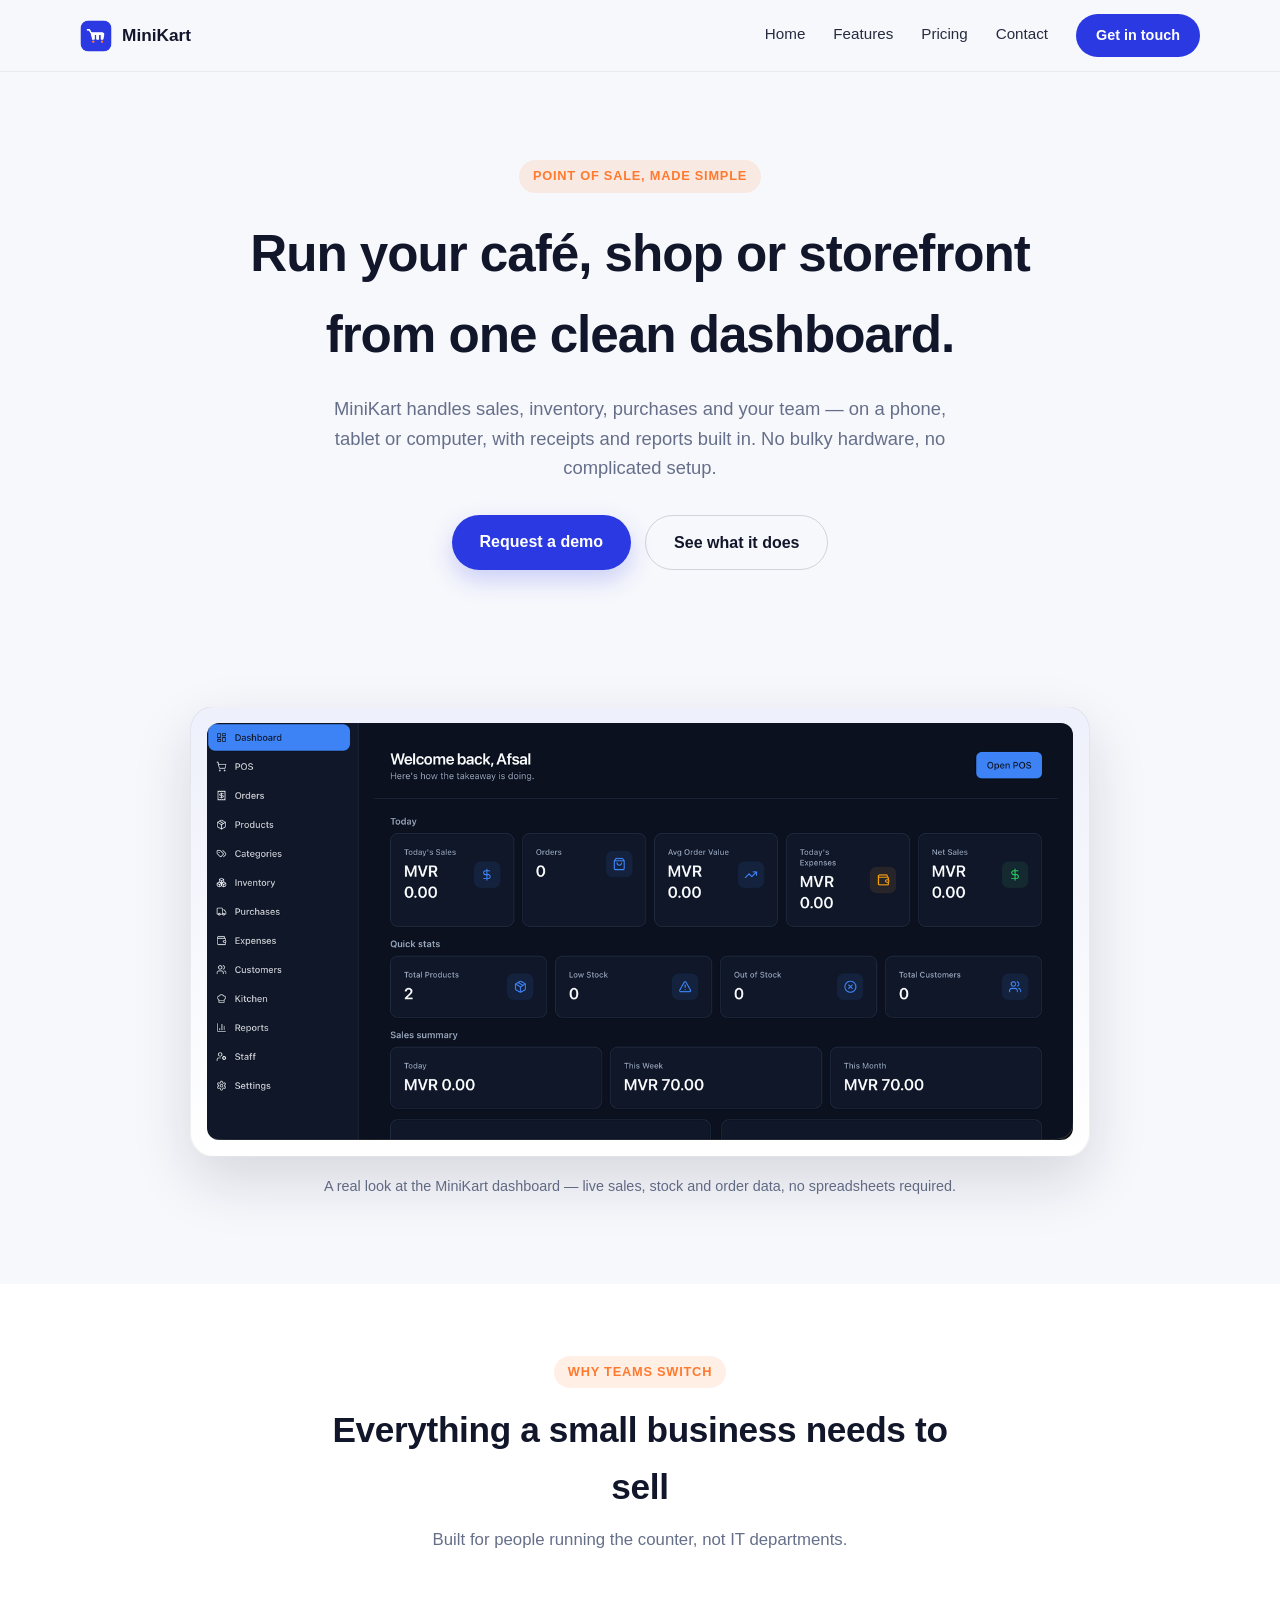
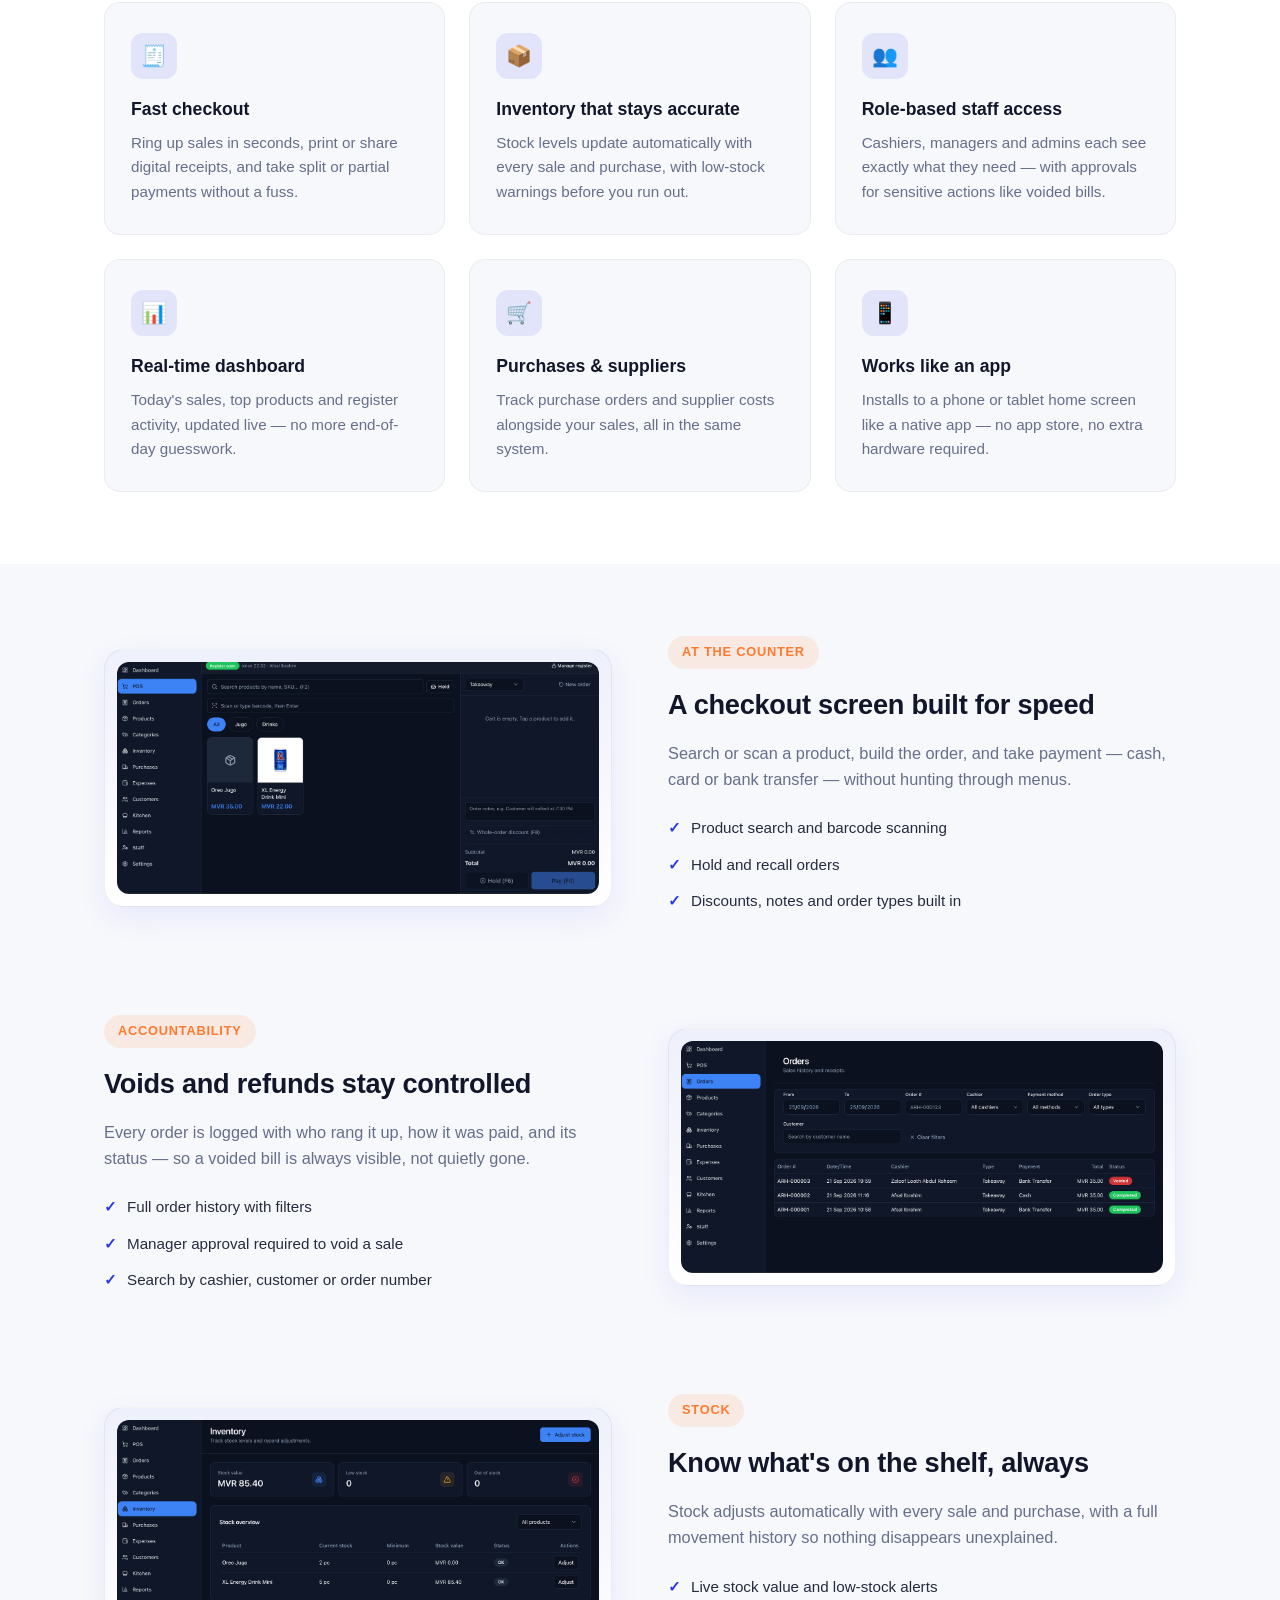
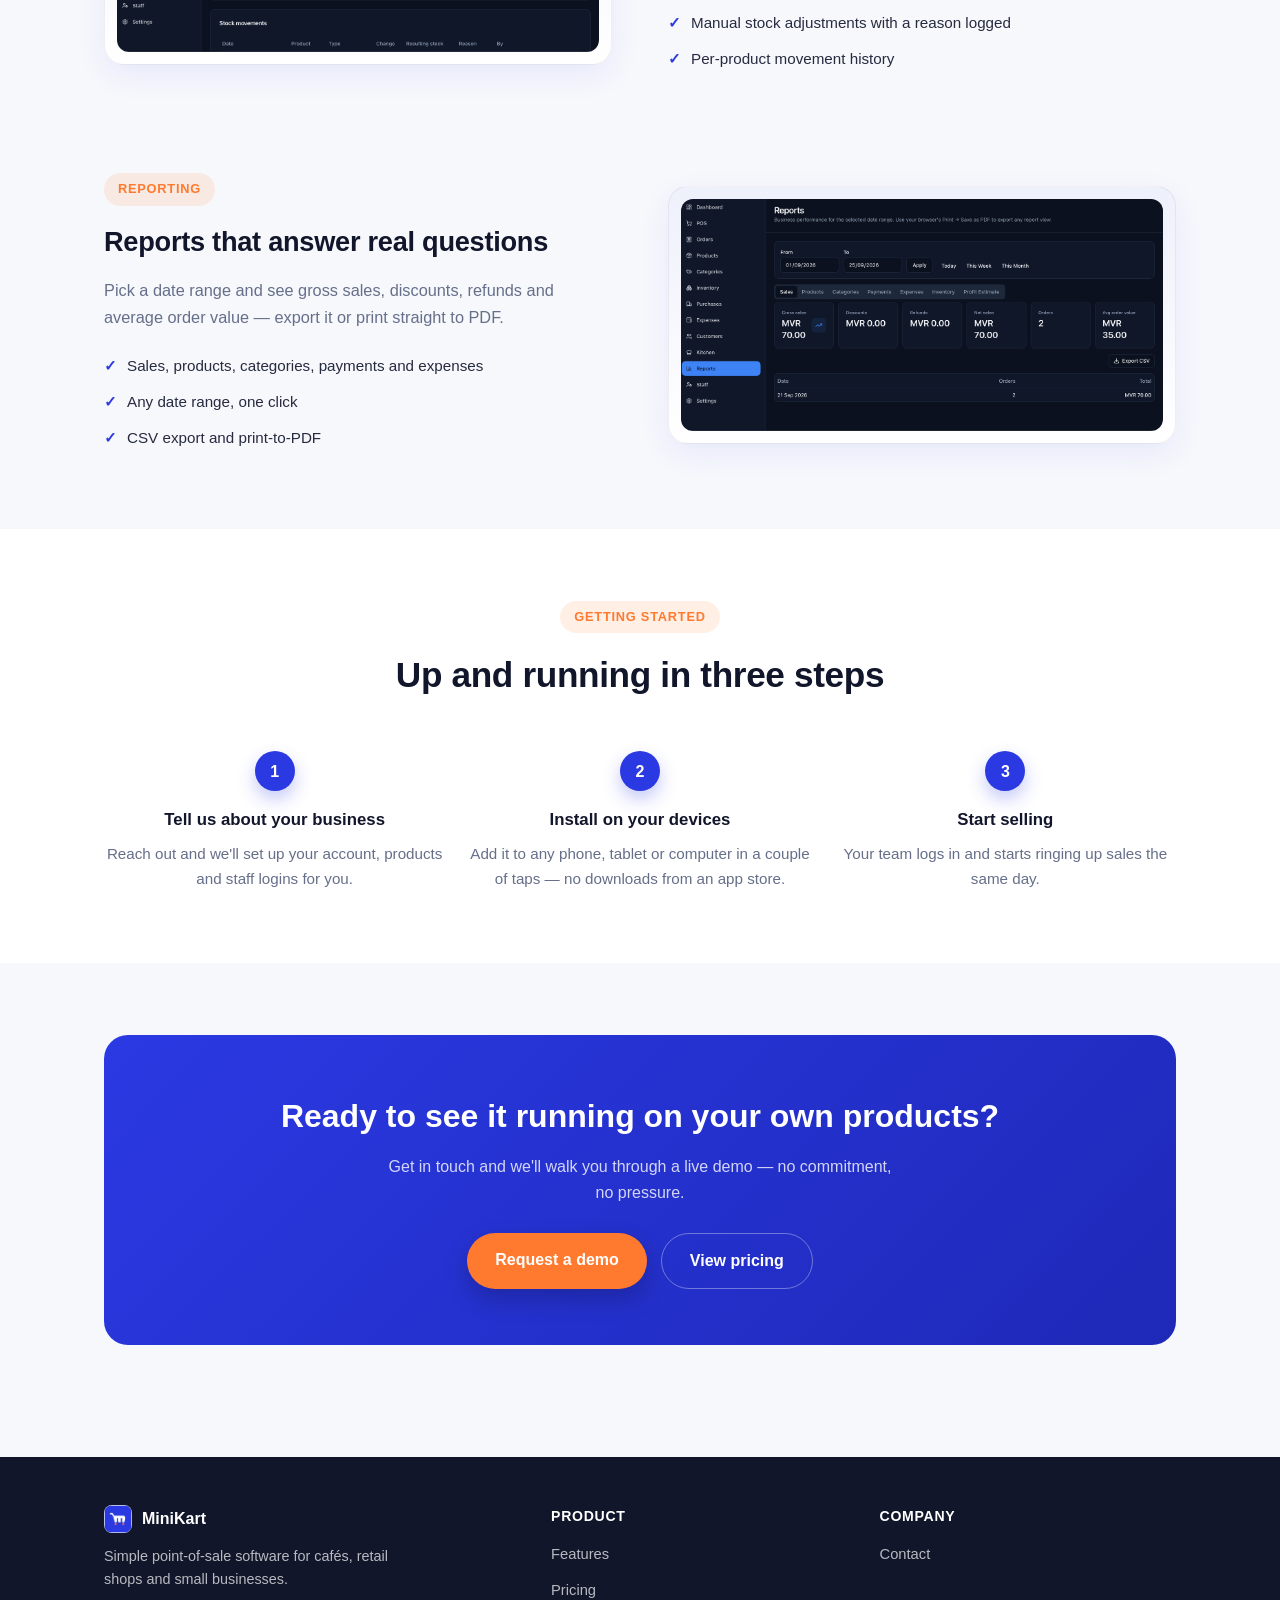
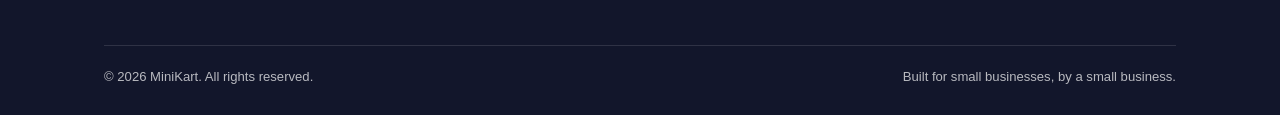
==== commit da6e4248: "Add files via upload" ====
--- a/index.html
+++ b/index.html
@@ -3,8 +3,8 @@
 <head>
 <meta charset="UTF-8" />
 <meta name="viewport" content="width=device-width, initial-scale=1" />
-<title>MiniCart — Simple point-of-sale software for small businesses</title>
-<meta name="description" content="MiniCart is easy-to-use point-of-sale software for cafés, retail shops and small businesses — sales, inventory, purchases and staff management in one place." />
+<title>MiniKart — Simple point-of-sale software for small businesses</title>
+<meta name="description" content="MiniKart is easy-to-use point-of-sale software for cafés, retail shops and small businesses — sales, inventory, purchases and staff management in one place." />
 <link rel="icon" href="assets/favicon.png" />
 <link rel="stylesheet" href="assets/style.css" />
 </head>
@@ -13,8 +13,8 @@
 <header class="site">
   <div class="container nav">
     <a href="index.html" class="brand">
-      <img src="assets/logo-mark.png" alt="MiniCart logo" />
-      MiniCart
+      <img src="assets/logo-mark.png" alt="MiniKart logo" />
+      MiniKart
     </a>
     <nav class="nav-links">
       <a href="index.html">Home</a>
@@ -32,7 +32,7 @@
     <span class="eyebrow">Point of sale, made simple</span>
     <h1>Run your café, shop or storefront<br>from one clean dashboard.</h1>
     <p class="lead">
-      MiniCart handles sales, inventory, purchases and your team — on a phone, tablet or
+      MiniKart handles sales, inventory, purchases and your team — on a phone, tablet or
       computer, with receipts and reports built in. No bulky hardware, no complicated setup.
     </p>
     <div class="hero-actions">
@@ -45,9 +45,9 @@
 <section>
   <div class="container">
     <div class="frame">
-      <img src="assets/screenshot-dashboard.png" alt="MiniCart dashboard showing today's sales, orders and quick stats" />
-    </div>
-    <p class="frame-caption">A real look at the MiniCart dashboard — live sales, stock and order data, no spreadsheets required.</p>
+      <img src="assets/screenshot-dashboard.png" alt="MiniKart dashboard showing today's sales, orders and quick stats" />
+    </div>
+    <p class="frame-caption">A real look at the MiniKart dashboard — live sales, stock and order data, no spreadsheets required.</p>
   </div>
 </section>
 
@@ -97,7 +97,7 @@
   <div class="container">
     <div class="showcase">
       <div class="showcase-media">
-        <img src="assets/screenshot-pos.png" alt="MiniCart point of sale checkout screen" />
+        <img src="assets/screenshot-pos.png" alt="MiniKart point of sale checkout screen" />
       </div>
       <div class="showcase-copy">
         <span class="eyebrow">At the counter</span>
@@ -113,7 +113,7 @@
 
     <div class="showcase reverse">
       <div class="showcase-media">
-        <img src="assets/screenshot-orders.png" alt="MiniCart order history with a voided order and manager approval" />
+        <img src="assets/screenshot-orders.png" alt="MiniKart order history with a voided order and manager approval" />
       </div>
       <div class="showcase-copy">
         <span class="eyebrow">Accountability</span>
@@ -129,7 +129,7 @@
 
     <div class="showcase">
       <div class="showcase-media">
-        <img src="assets/screenshot-inventory.png" alt="MiniCart inventory screen showing stock levels and movements" />
+        <img src="assets/screenshot-inventory.png" alt="MiniKart inventory screen showing stock levels and movements" />
       </div>
       <div class="showcase-copy">
         <span class="eyebrow">Stock</span>
@@ -145,7 +145,7 @@
 
     <div class="showcase reverse">
       <div class="showcase-media">
-        <img src="assets/screenshot-reports.png" alt="MiniCart reports screen with sales totals for a date range" />
+        <img src="assets/screenshot-reports.png" alt="MiniKart reports screen with sales totals for a date range" />
       </div>
       <div class="showcase-copy">
         <span class="eyebrow">Reporting</span>
@@ -205,8 +205,8 @@
     <div class="footer-grid">
       <div>
         <div class="footer-brand">
-          <img src="assets/logo-mark.png" alt="MiniCart" />
-          <span>MiniCart</span>
+          <img src="assets/logo-mark.png" alt="MiniKart" />
+          <span>MiniKart</span>
         </div>
         <p>Simple point-of-sale software for cafés, retail shops and small businesses.</p>
       </div>
@@ -225,7 +225,7 @@
       </div>
     </div>
     <div class="footer-bottom">
-      <span>© 2026 MiniCart. All rights reserved.</span>
+      <span>© 2026 MiniKart. All rights reserved.</span>
       <span>Built for small businesses, by a small business.</span>
     </div>
   </div>
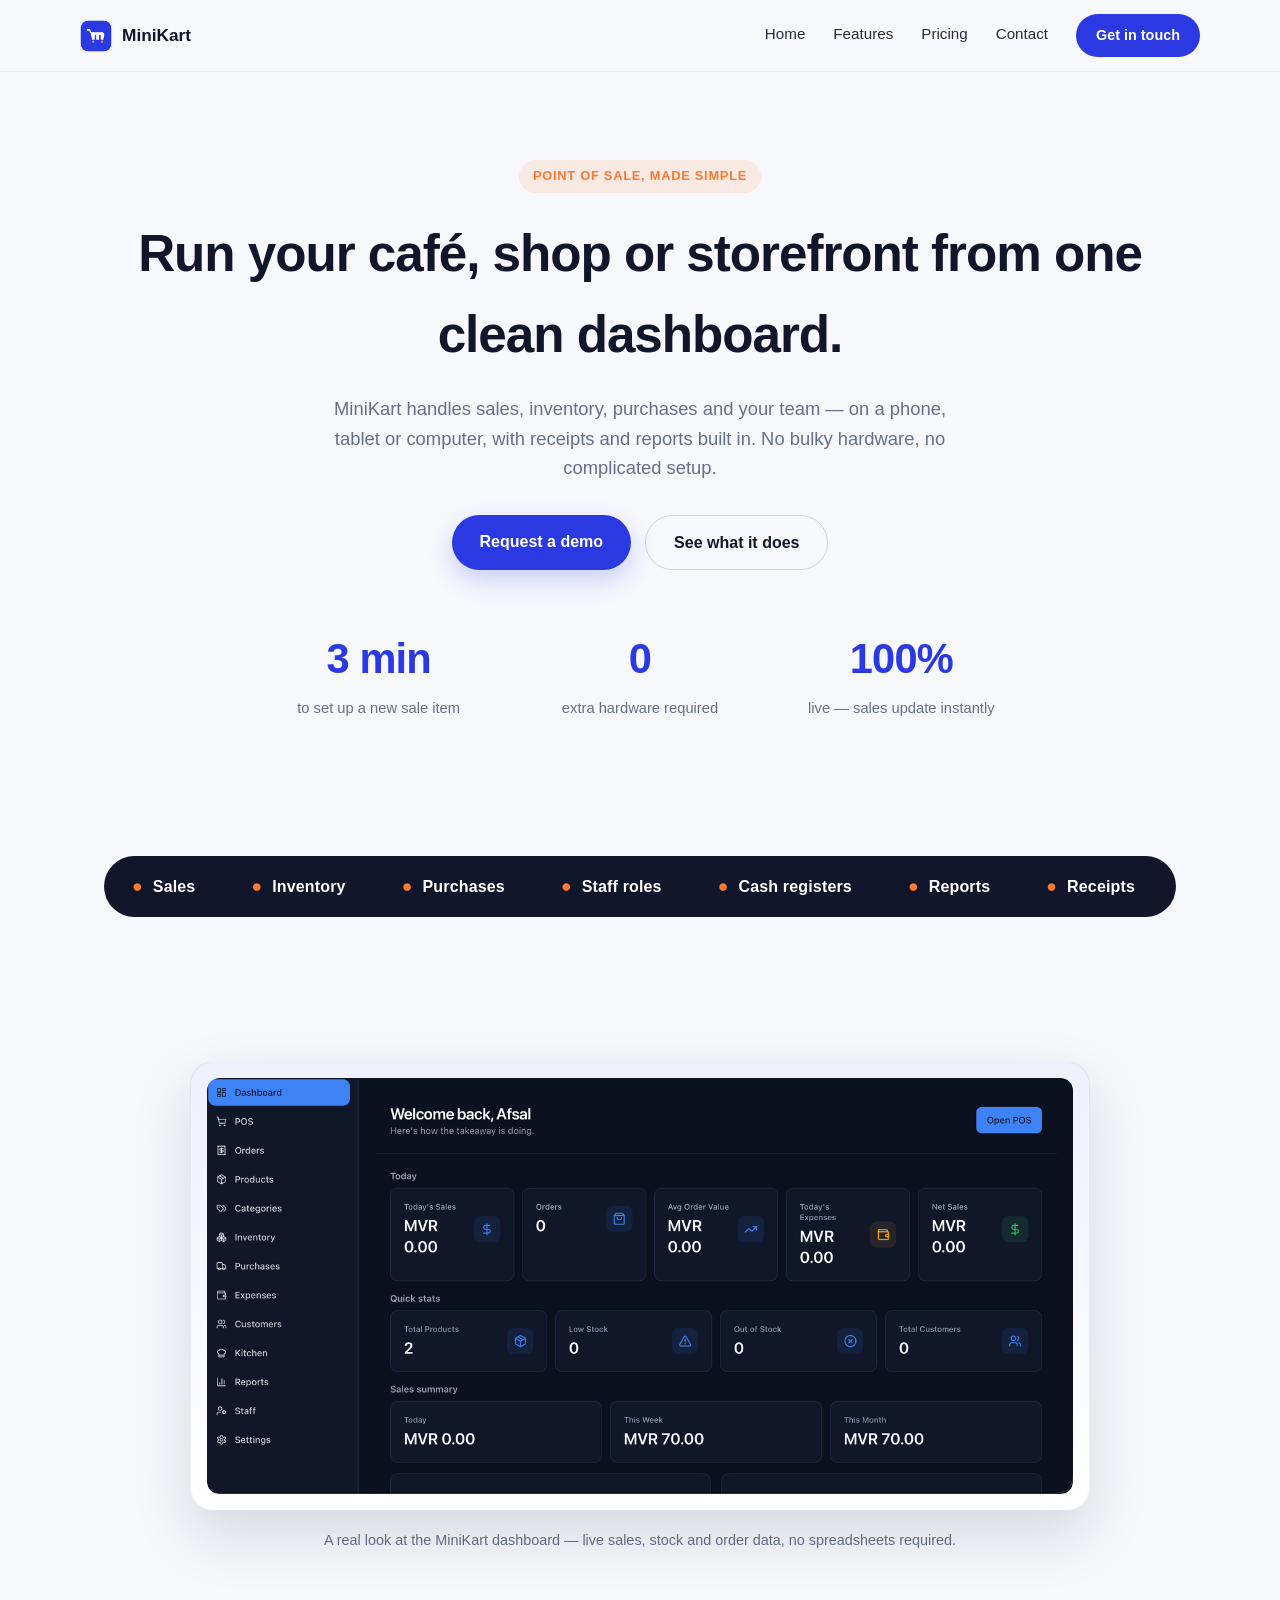
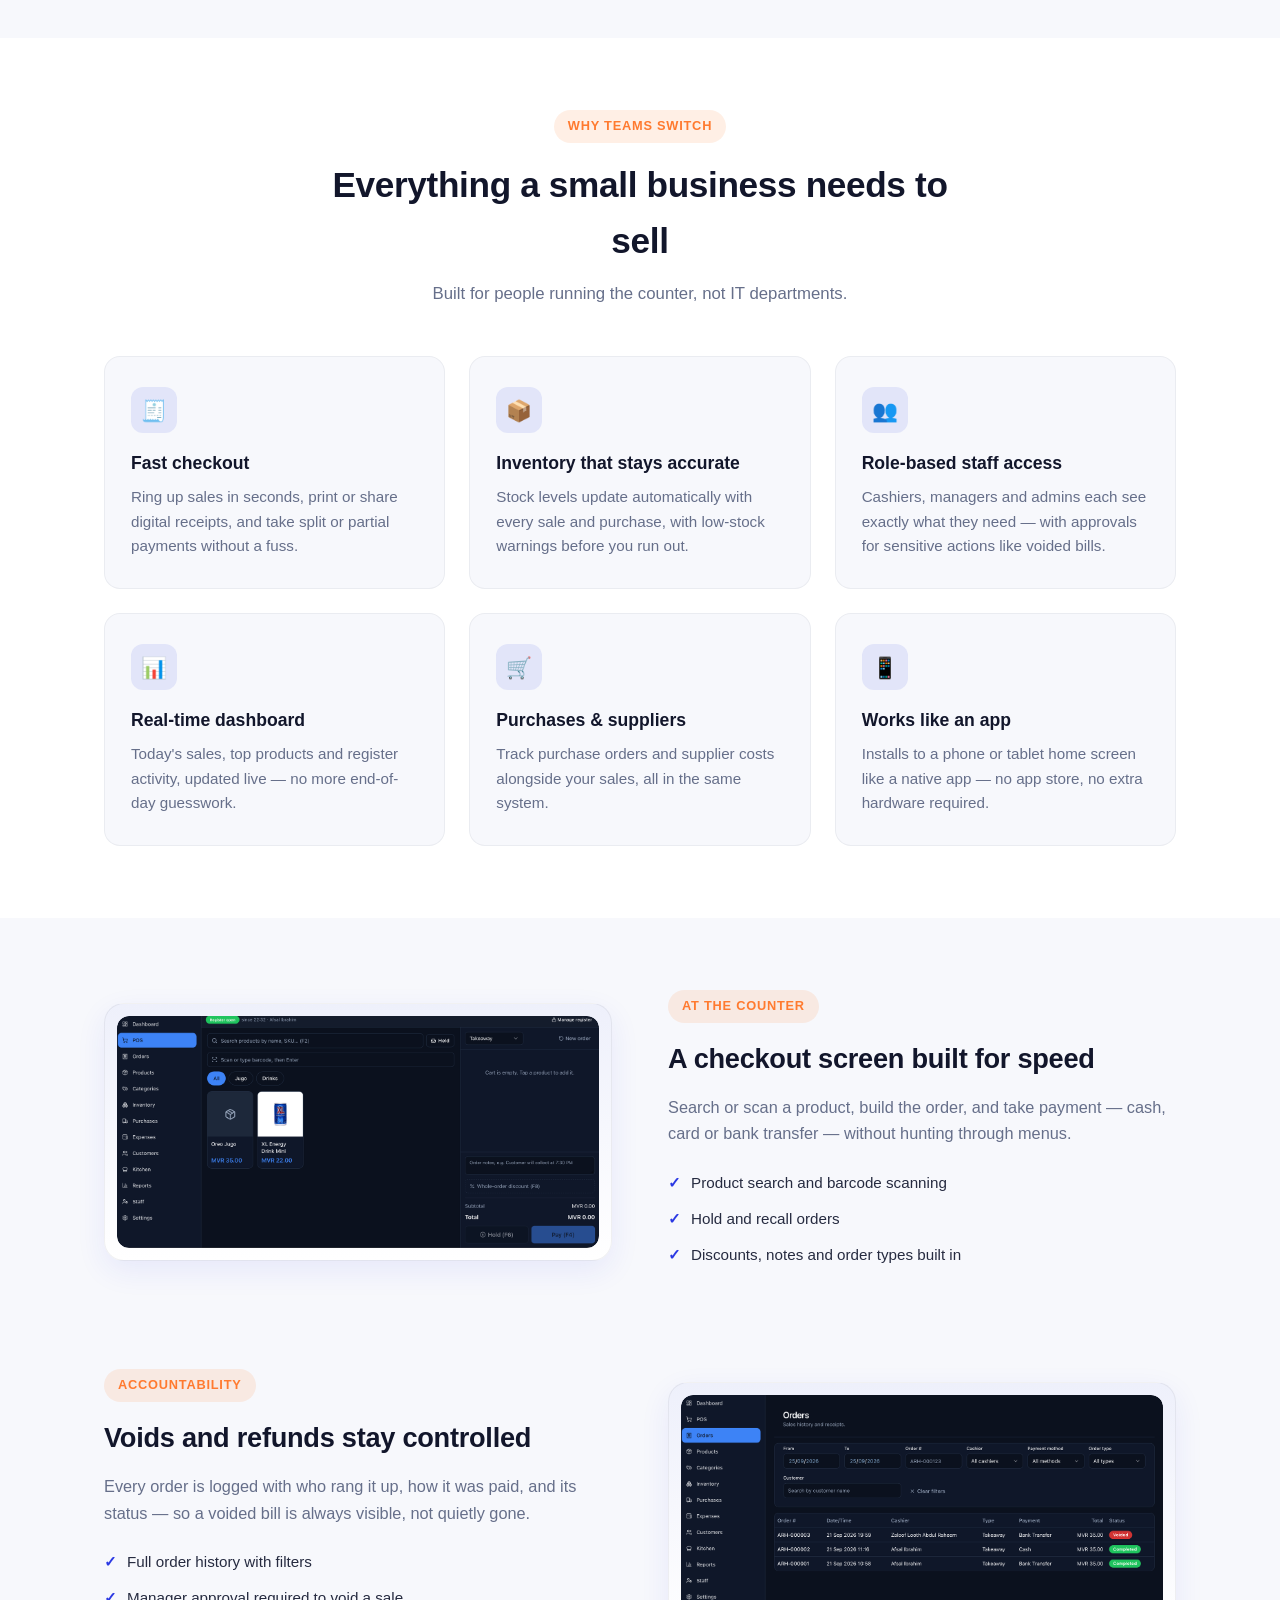
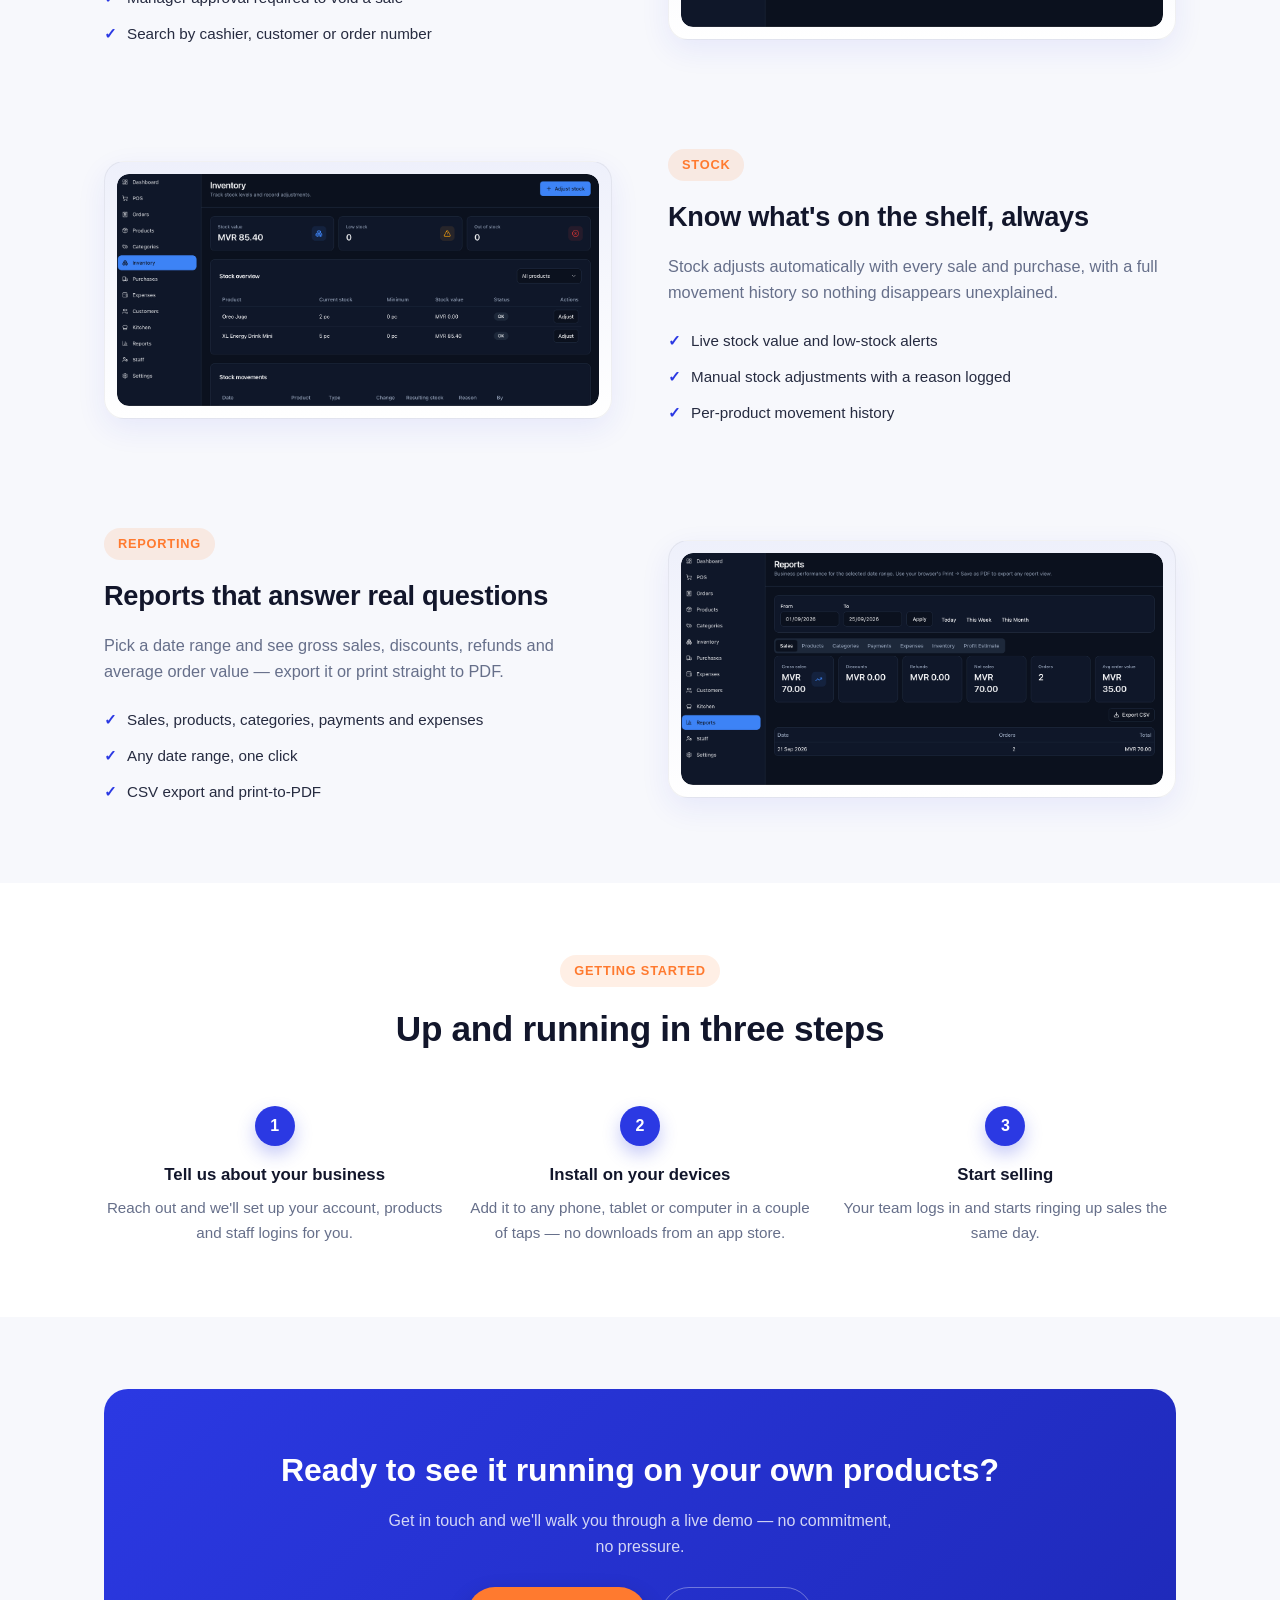
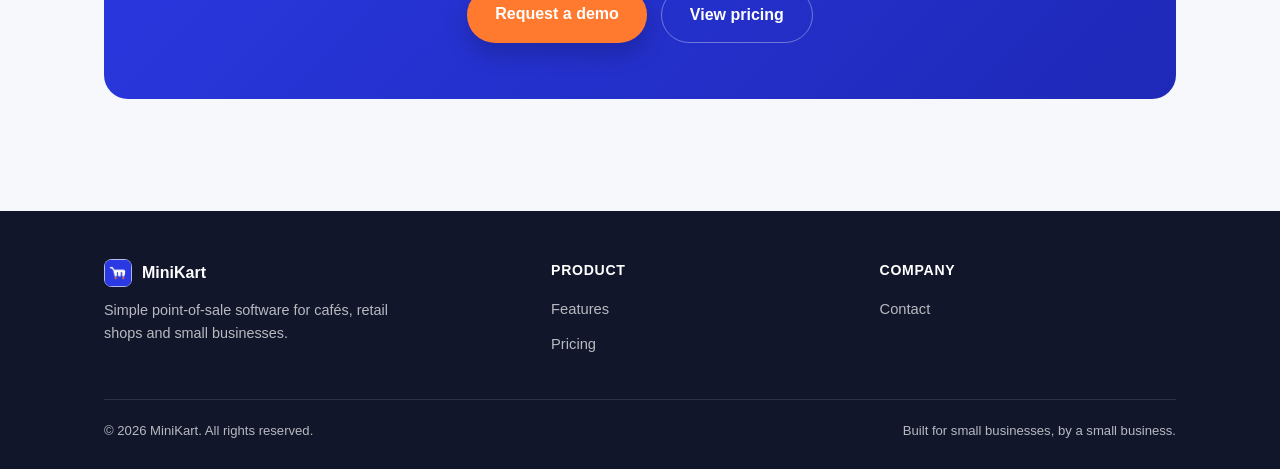
==== commit c0032b0d: "Add files via upload" ====
--- a/index.html
+++ b/index.html
@@ -21,7 +21,7 @@
       <a href="features.html">Features</a>
       <a href="pricing.html">Pricing</a>
       <a href="contact.html">Contact</a>
-      <a href="contact.html" class="nav-cta">Get in touch</a>
+      <a href="contact.html" class="nav-cta magnetic">Get in touch</a>
     </nav>
     <button class="menu-toggle" aria-label="Menu">☰</button>
   </div>
@@ -30,14 +30,37 @@
 <section class="hero">
   <div class="container">
     <span class="eyebrow">Point of sale, made simple</span>
-    <h1>Run your café, shop or storefront<br>from one clean dashboard.</h1>
+    <h1>Run your café, shop or storefront from one clean dashboard.</h1>
     <p class="lead">
       MiniKart handles sales, inventory, purchases and your team — on a phone, tablet or
       computer, with receipts and reports built in. No bulky hardware, no complicated setup.
     </p>
     <div class="hero-actions">
-      <a href="contact.html" class="btn btn-primary">Request a demo</a>
-      <a href="features.html" class="btn btn-outline">See what it does</a>
+      <a href="contact.html" class="btn btn-primary magnetic">Request a demo</a>
+      <a href="features.html" class="btn btn-outline magnetic">See what it does</a>
+    </div>
+
+    <div class="stats" style="margin-top:56px;">
+      <div class="stat">
+        <div class="num" data-count="3" data-suffix=" min">0 min</div>
+        <div class="label">to set up a new sale item</div>
+      </div>
+      <div class="stat">
+        <div class="num" data-count="0">0</div>
+        <div class="label">extra hardware required</div>
+      </div>
+      <div class="stat">
+        <div class="num" data-count="100" data-suffix="%">0%</div>
+        <div class="label">live — sales update instantly</div>
+      </div>
+    </div>
+  </div>
+</section>
+
+<section>
+  <div class="container">
+    <div class="marquee">
+      <div class="marquee-track" id="marquee-track"></div>
     </div>
   </div>
 </section>
@@ -45,7 +68,7 @@
 <section>
   <div class="container">
     <div class="frame">
-      <img src="assets/screenshot-dashboard.png" alt="MiniKart dashboard showing today's sales, orders and quick stats" />
+      <span class="wipe"><img src="assets/screenshot-dashboard.png" alt="MiniKart dashboard showing today's sales, orders and quick stats" /></span>
     </div>
     <p class="frame-caption">A real look at the MiniKart dashboard — live sales, stock and order data, no spreadsheets required.</p>
   </div>
@@ -97,7 +120,7 @@
   <div class="container">
     <div class="showcase">
       <div class="showcase-media">
-        <img src="assets/screenshot-pos.png" alt="MiniKart point of sale checkout screen" />
+        <span class="wipe"><img src="assets/screenshot-pos.png" alt="MiniKart point of sale checkout screen" /></span>
       </div>
       <div class="showcase-copy">
         <span class="eyebrow">At the counter</span>
@@ -113,7 +136,7 @@
 
     <div class="showcase reverse">
       <div class="showcase-media">
-        <img src="assets/screenshot-orders.png" alt="MiniKart order history with a voided order and manager approval" />
+        <span class="wipe"><img src="assets/screenshot-orders.png" alt="MiniKart order history with a voided order and manager approval" /></span>
       </div>
       <div class="showcase-copy">
         <span class="eyebrow">Accountability</span>
@@ -129,7 +152,7 @@
 
     <div class="showcase">
       <div class="showcase-media">
-        <img src="assets/screenshot-inventory.png" alt="MiniKart inventory screen showing stock levels and movements" />
+        <span class="wipe"><img src="assets/screenshot-inventory.png" alt="MiniKart inventory screen showing stock levels and movements" /></span>
       </div>
       <div class="showcase-copy">
         <span class="eyebrow">Stock</span>
@@ -145,7 +168,7 @@
 
     <div class="showcase reverse">
       <div class="showcase-media">
-        <img src="assets/screenshot-reports.png" alt="MiniKart reports screen with sales totals for a date range" />
+        <span class="wipe"><img src="assets/screenshot-reports.png" alt="MiniKart reports screen with sales totals for a date range" /></span>
       </div>
       <div class="showcase-copy">
         <span class="eyebrow">Reporting</span>
@@ -193,7 +216,7 @@
       <h2>Ready to see it running on your own products?</h2>
       <p>Get in touch and we'll walk you through a live demo — no commitment, no pressure.</p>
       <div class="hero-actions">
-        <a href="contact.html" class="btn btn-primary">Request a demo</a>
+        <a href="contact.html" class="btn btn-primary magnetic">Request a demo</a>
         <a href="pricing.html" class="btn btn-outline">View pricing</a>
       </div>
     </div>
--- a/assets/style.css
+++ b/assets/style.css
@@ -48,6 +48,131 @@
   html { scroll-behavior: auto; }
   .reveal { opacity: 1; transform: none; transition: none; }
   * { animation: none !important; transition-duration: 0.01ms !important; }
+}
+
+/* Media wipe-reveal: screenshots/frames sweep in from the left as they
+   enter view, instead of a plain fade — a signature "agency site" moment.
+   Important: the clip/slide lives on an inner wrapper, never on the element
+   IntersectionObserver is watching — clipping the observed element itself
+   to zero width makes some browsers report it as permanently non-intersecting,
+   so it would never reveal. */
+.reveal-media {
+  opacity: 0;
+  transform: translateY(10px);
+  transition: opacity 0.8s var(--ease), transform 0.8s var(--ease);
+  transition-delay: var(--reveal-delay, 0s);
+}
+.reveal-media.in-view { opacity: 1; transform: translateY(0); }
+
+.reveal-media .wipe { overflow: hidden; border-radius: 12px; display: block; }
+.reveal-media .wipe img {
+  display: block;
+  width: 100%;
+  transform: translateX(-100%);
+  transition: transform 0.9s var(--ease);
+  transition-delay: calc(var(--reveal-delay, 0s) + 0.05s);
+}
+.reveal-media.in-view .wipe img { transform: translateX(0); }
+
+@media (prefers-reduced-motion: reduce) {
+  .reveal-media { opacity: 1; transform: none; transition: none; }
+  .reveal-media .wipe img { transform: none; transition: none; }
+}
+
+/* Hero headline: each word rises into place on load, staggered. */
+.hero h1 .word {
+  display: inline-block;
+  opacity: 0;
+  transform: translateY(0.5em);
+  filter: blur(6px);
+  animation: word-up 0.8s var(--ease) forwards;
+  animation-delay: var(--word-delay, 0s);
+}
+@keyframes word-up {
+  to { opacity: 1; transform: translateY(0); filter: blur(0); }
+}
+@media (prefers-reduced-motion: reduce) {
+  .hero h1 .word { opacity: 1; transform: none; filter: none; animation: none; }
+}
+
+/* Marquee band */
+.marquee {
+  overflow: hidden;
+  background: var(--ink);
+  padding: 16px 0;
+  border-radius: 999px;
+  max-width: 1120px;
+  margin: 0 auto;
+}
+.marquee-track {
+  display: flex;
+  width: max-content;
+  animation: marquee-scroll 24s linear infinite;
+}
+.marquee:hover .marquee-track { animation-play-state: paused; }
+.marquee-item {
+  display: flex;
+  align-items: center;
+  gap: 10px;
+  color: #fff;
+  font-weight: 700;
+  font-size: 1rem;
+  letter-spacing: 0.01em;
+  padding: 0 28px;
+  white-space: nowrap;
+}
+.marquee-item .dot { color: var(--accent); font-size: 1.1rem; }
+@keyframes marquee-scroll {
+  from { transform: translateX(0); }
+  to { transform: translateX(-50%); }
+}
+@media (prefers-reduced-motion: reduce) {
+  .marquee-track { animation: none; }
+}
+
+/* Stat counters */
+.stats {
+  display: grid;
+  grid-template-columns: repeat(3, 1fr);
+  gap: 24px;
+  max-width: 760px;
+  margin: 0 auto;
+}
+.stat { text-align: center; }
+.stat .num {
+  font-size: clamp(2rem, 4vw, 2.6rem);
+  font-weight: 800;
+  color: var(--blue);
+  letter-spacing: -0.02em;
+}
+.stat .label { color: var(--text-muted); font-size: 0.92rem; margin-top: 4px; }
+
+/* Magnetic buttons: nudge toward the cursor on hover (desktop only) */
+.magnetic { transition: transform 0.25s var(--ease), background 0.2s var(--ease), box-shadow 0.2s var(--ease); }
+
+/* Custom cursor dot (desktop, fine-pointer only) */
+.cursor-dot {
+  position: fixed;
+  top: 0; left: 0;
+  width: 10px; height: 10px;
+  margin-left: -5px; margin-top: -5px;
+  border-radius: 50%;
+  background: var(--blue);
+  pointer-events: none;
+  z-index: 999;
+  opacity: 0;
+  transform: translate3d(-100px, -100px, 0) scale(1);
+  transition: opacity 0.2s ease, transform 0.15s ease, width 0.25s var(--ease), height 0.25s var(--ease), background 0.25s var(--ease);
+}
+.cursor-dot.active { opacity: 0.9; }
+.cursor-dot.hover {
+  width: 34px; height: 34px;
+  margin-left: -17px; margin-top: -17px;
+  background: rgba(43, 57, 227, 0.18);
+  border: 1.5px solid var(--blue);
+}
+@media (hover: none), (pointer: coarse), (prefers-reduced-motion: reduce) {
+  .cursor-dot { display: none; }
 }
 
 /* Header */
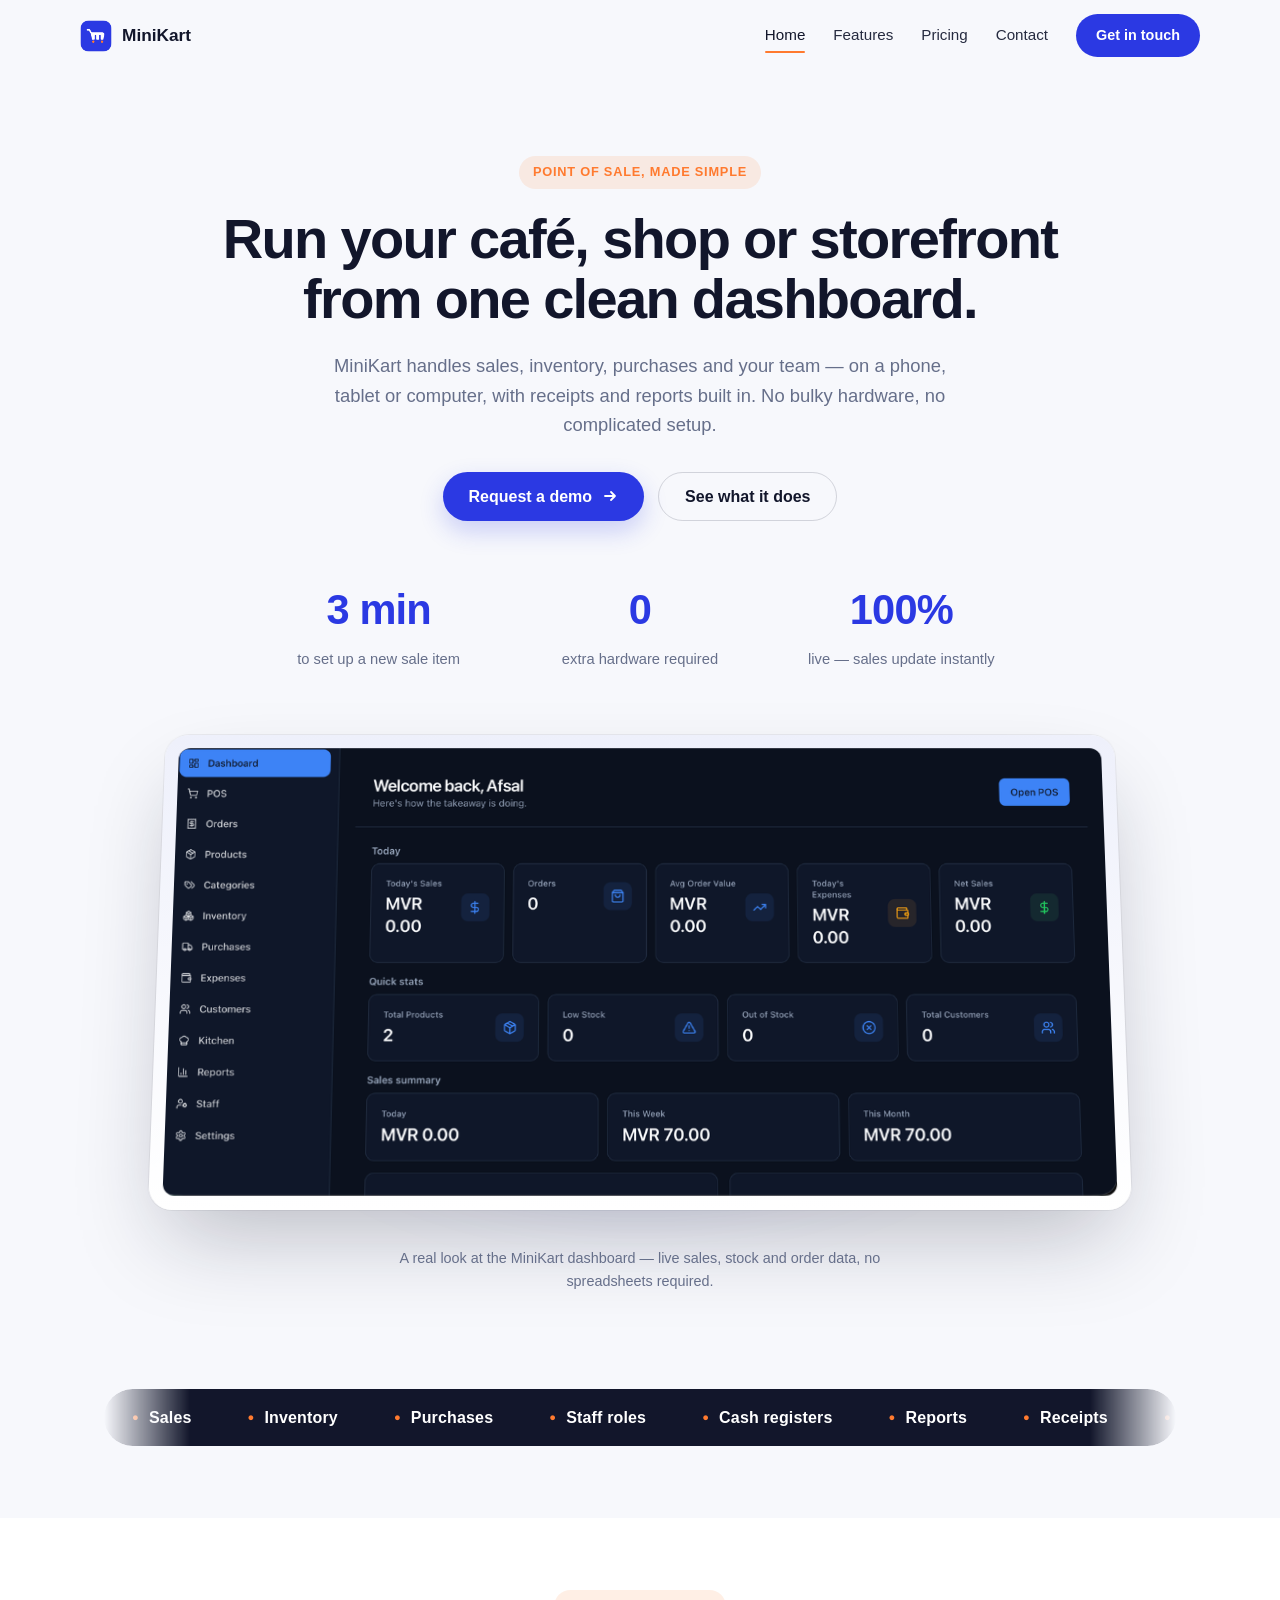
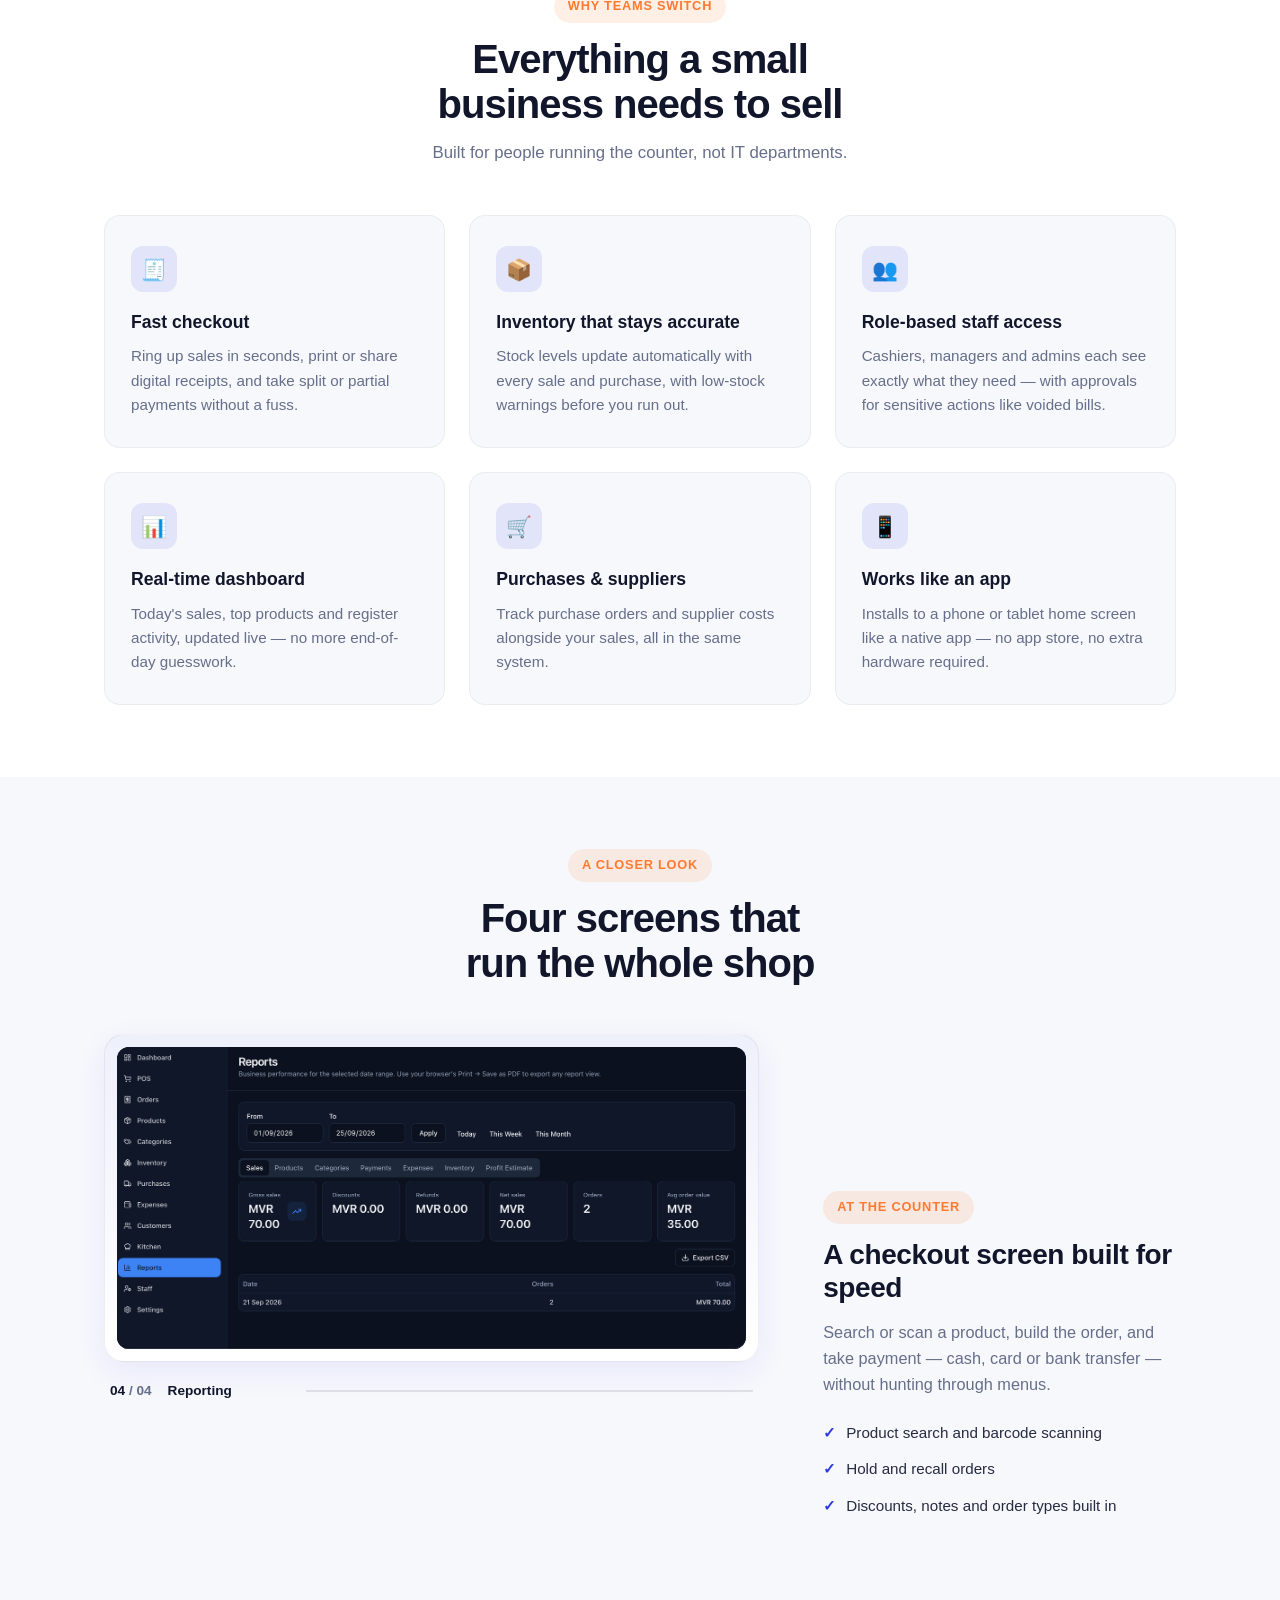
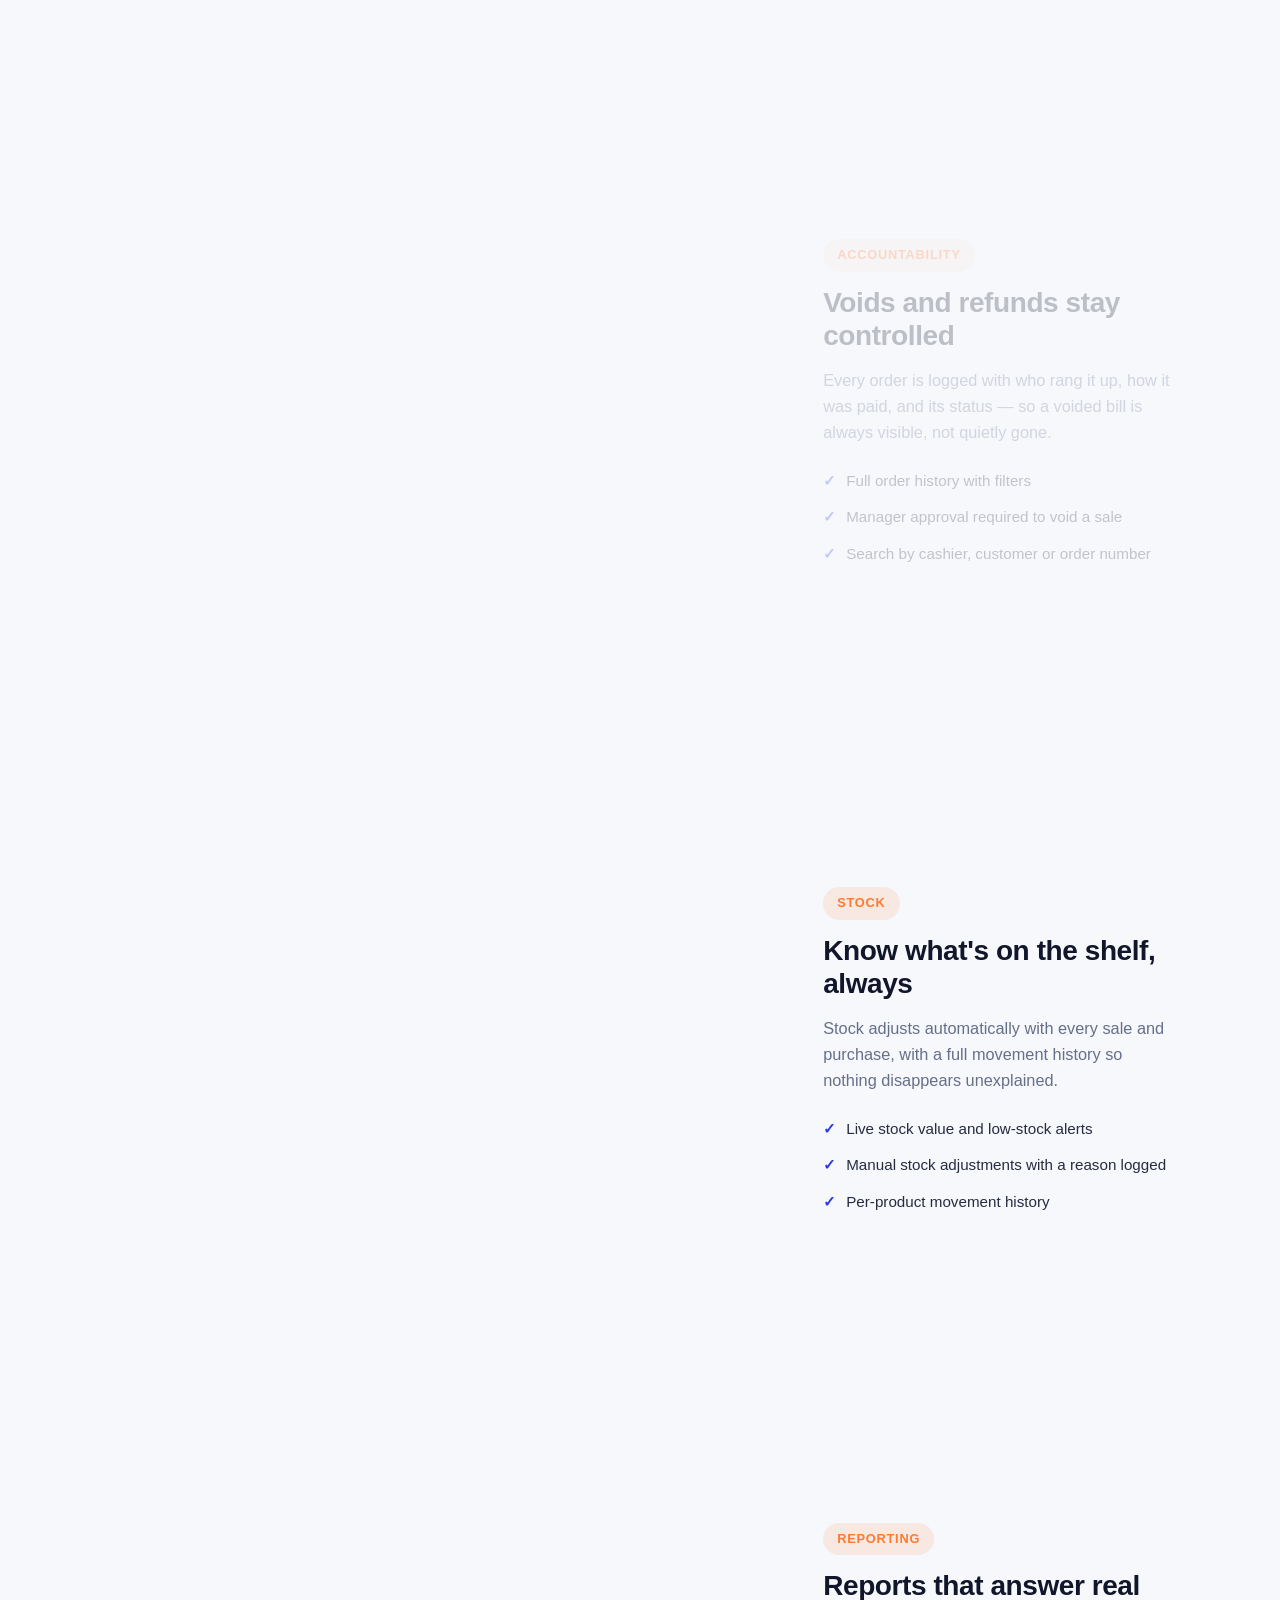
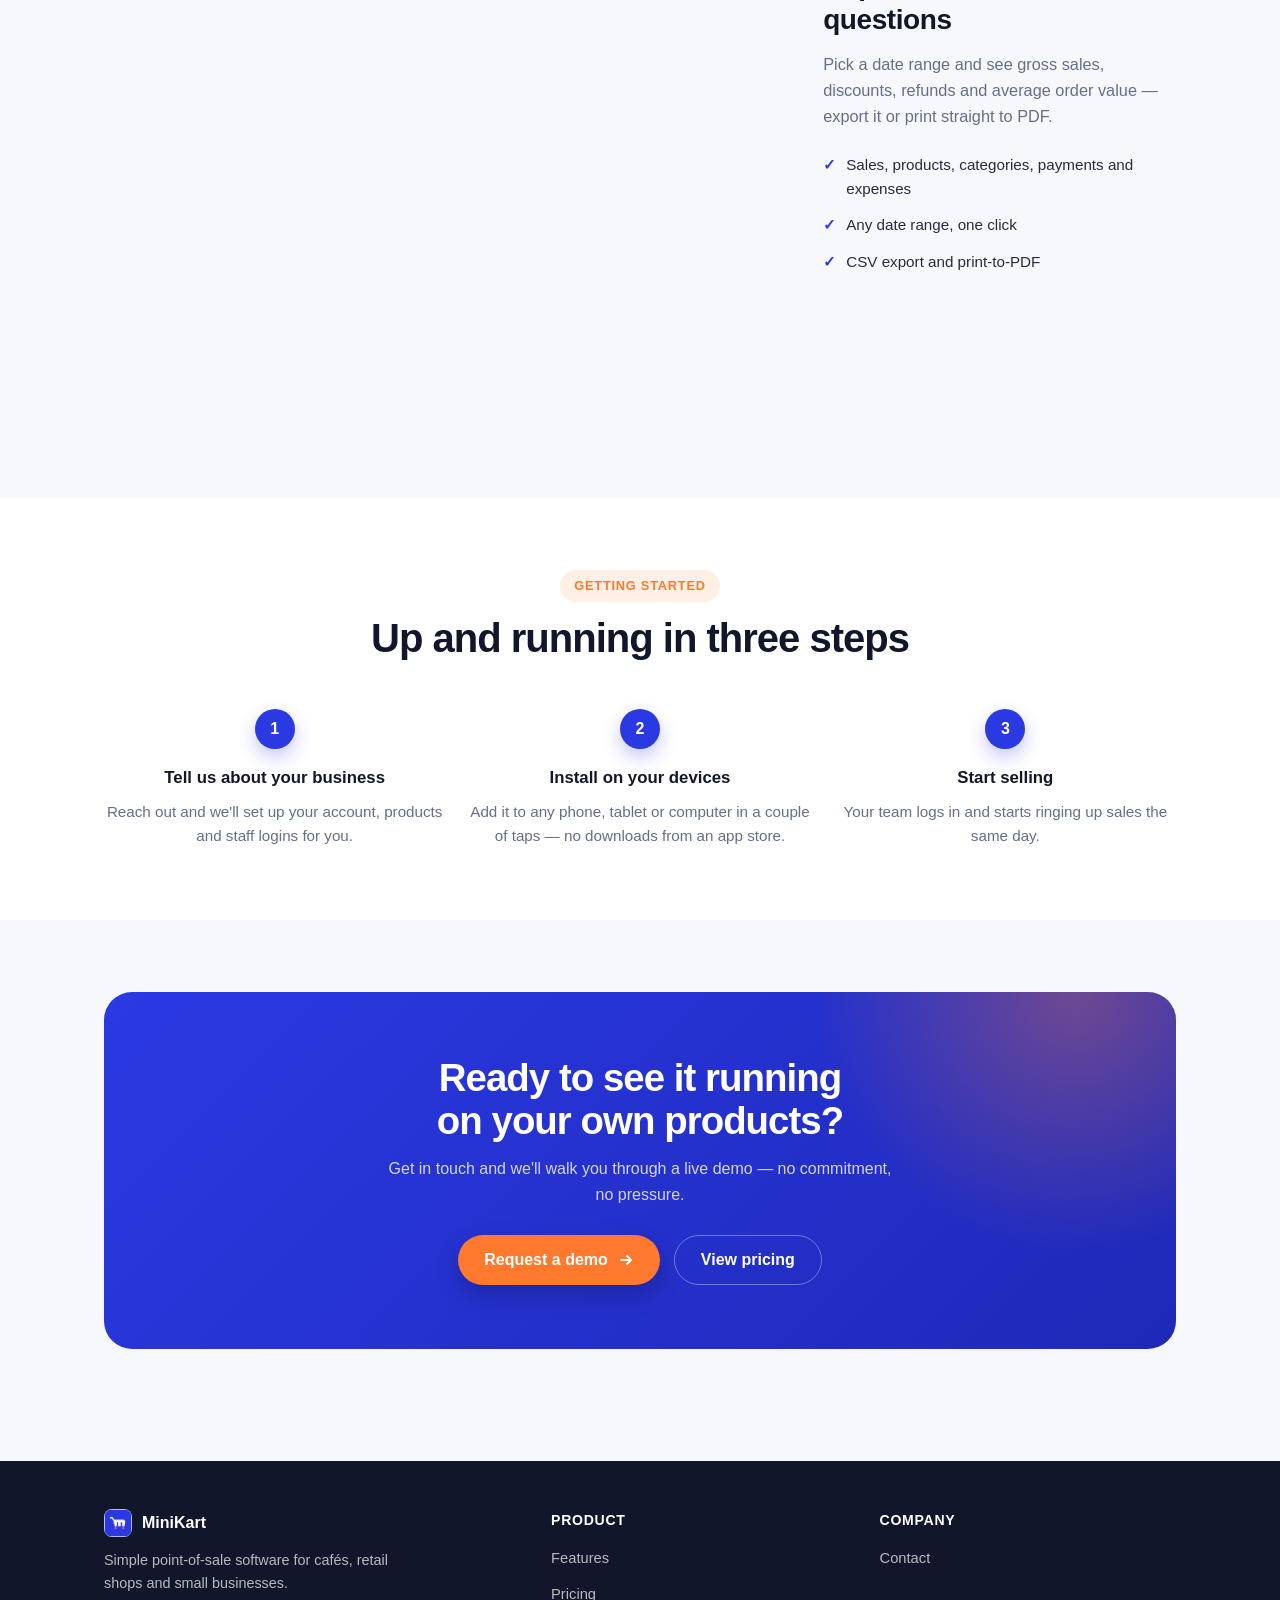
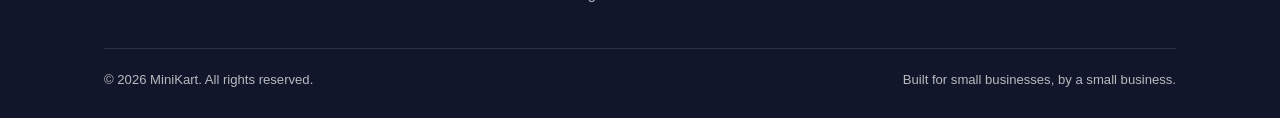
==== commit 166fb92c: "Add files via upload" ====
--- a/index.html
+++ b/index.html
@@ -5,7 +5,26 @@
 <meta name="viewport" content="width=device-width, initial-scale=1" />
 <title>MiniKart — Simple point-of-sale software for small businesses</title>
 <meta name="description" content="MiniKart is easy-to-use point-of-sale software for cafés, retail shops and small businesses — sales, inventory, purchases and staff management in one place." />
+<meta name="theme-color" content="#f7f8fc" />
 <link rel="icon" href="assets/favicon.png" />
+<script>
+  /* Runs before first paint. Enables motion styles (html.js), decides whether
+     the once-per-session intro plays, and — if assets/script.js never boots —
+     removes html.js again so every element is simply visible. */
+  (function (d, w) {
+    var h = d.documentElement;
+    h.classList.add("js");
+    try {
+      /* "Seen" lives in a session cookie (shared across tabs, gone when the
+         browser closes) with sessionStorage as fallback for file:// previews. */
+      var seen = /(?:^|; )mk-intro=1/.test(d.cookie) || sessionStorage.getItem("mk-intro");
+      if (!seen && !w.matchMedia("(prefers-reduced-motion: reduce)").matches) h.classList.add("is-intro");
+    } catch (e) {}
+    w.addEventListener("load", function () {
+      setTimeout(function () { if (!w.MK_READY) h.classList.remove("js", "is-intro"); }, 300);
+    });
+  })(document, window);
+</script>
 <link rel="stylesheet" href="assets/style.css" />
 </head>
 <body>
@@ -13,101 +32,106 @@
 <header class="site">
   <div class="container nav">
     <a href="index.html" class="brand">
-      <img src="assets/logo-mark.png" alt="MiniKart logo" />
+      <img src="assets/logo-mark.png" alt="" width="32" height="32" />
       MiniKart
     </a>
-    <nav class="nav-links">
-      <a href="index.html">Home</a>
+    <nav class="nav-links" id="site-nav" aria-label="Main">
+      <a href="index.html" aria-current="page">Home</a>
       <a href="features.html">Features</a>
       <a href="pricing.html">Pricing</a>
       <a href="contact.html">Contact</a>
       <a href="contact.html" class="nav-cta magnetic">Get in touch</a>
     </nav>
-    <button class="menu-toggle" aria-label="Menu">☰</button>
+    <button class="menu-toggle" type="button" aria-label="Open menu" aria-expanded="false" aria-controls="site-nav"><span></span><span></span></button>
   </div>
 </header>
 
+<main>
 <section class="hero">
   <div class="container">
-    <span class="eyebrow">Point of sale, made simple</span>
-    <h1>Run your café, shop or storefront from one clean dashboard.</h1>
-    <p class="lead">
+    <span class="eyebrow" data-reveal>Point of sale, made simple</span>
+    <h1 data-reveal="words">Run your café, shop or storefront from one clean dashboard.</h1>
+    <p class="lead" data-reveal>
       MiniKart handles sales, inventory, purchases and your team — on a phone, tablet or
       computer, with receipts and reports built in. No bulky hardware, no complicated setup.
     </p>
-    <div class="hero-actions">
-      <a href="contact.html" class="btn btn-primary magnetic">Request a demo</a>
+    <div class="hero-actions" data-reveal>
+      <a href="contact.html" class="btn btn-primary magnetic">Request a demo<svg class="btn-arrow" width="16" height="16" viewBox="0 0 16 16" aria-hidden="true"><path d="M3 8h10M9 4l4 4-4 4" fill="none" stroke="currentColor" stroke-width="1.8" stroke-linecap="round" stroke-linejoin="round"/></svg></a>
       <a href="features.html" class="btn btn-outline magnetic">See what it does</a>
     </div>
 
-    <div class="stats" style="margin-top:56px;">
+    <div class="stats" data-reveal>
       <div class="stat">
-        <div class="num" data-count="3" data-suffix=" min">0 min</div>
+        <div class="num" data-count="3" data-suffix=" min">3 min</div>
         <div class="label">to set up a new sale item</div>
       </div>
       <div class="stat">
-        <div class="num" data-count="0">0</div>
+        <div class="num" data-count="0" data-from="9">0</div>
         <div class="label">extra hardware required</div>
       </div>
       <div class="stat">
-        <div class="num" data-count="100" data-suffix="%">0%</div>
+        <div class="num" data-count="100" data-suffix="%">100%</div>
         <div class="label">live — sales update instantly</div>
       </div>
     </div>
   </div>
 </section>
 
-<section>
-  <div class="container">
-    <div class="marquee">
+<section class="hero-shot-section">
+  <div class="container">
+    <div class="hero-shot" data-reveal data-tilt>
+      <div class="tilt">
+        <div class="frame">
+          <img src="assets/screenshot-dashboard.png" width="1400" height="673" fetchpriority="high" decoding="async" alt="MiniKart dashboard showing today's sales, orders and quick stats" />
+        </div>
+      </div>
+    </div>
+    <p class="frame-caption" data-reveal>A real look at the MiniKart dashboard — live sales, stock and order data, no spreadsheets required.</p>
+  </div>
+</section>
+
+<section class="marquee-section">
+  <div class="container">
+    <div class="marquee" data-reveal aria-hidden="true">
       <div class="marquee-track" id="marquee-track"></div>
     </div>
   </div>
 </section>
 
-<section>
-  <div class="container">
-    <div class="frame">
-      <span class="wipe"><img src="assets/screenshot-dashboard.png" alt="MiniKart dashboard showing today's sales, orders and quick stats" /></span>
-    </div>
-    <p class="frame-caption">A real look at the MiniKart dashboard — live sales, stock and order data, no spreadsheets required.</p>
-  </div>
-</section>
-
 <section class="alt">
   <div class="container">
     <div class="section-head">
-      <span class="eyebrow">Why teams switch</span>
-      <h2>Everything a small business needs to sell</h2>
-      <p>Built for people running the counter, not IT departments.</p>
+      <span class="eyebrow" data-reveal>Why teams switch</span>
+      <h2 data-reveal="words">Everything a small business needs to sell</h2>
+      <p data-reveal>Built for people running the counter, not IT departments.</p>
     </div>
     <div class="grid">
-      <div class="card">
+      <div class="card" data-reveal>
         <div class="icon">🧾</div>
         <h3>Fast checkout</h3>
         <p>Ring up sales in seconds, print or share digital receipts, and take split or partial payments without a fuss.</p>
       </div>
-      <div class="card">
+      <div class="card" data-reveal>
         <div class="icon">📦</div>
         <h3>Inventory that stays accurate</h3>
         <p>Stock levels update automatically with every sale and purchase, with low-stock warnings before you run out.</p>
       </div>
-      <div class="card">
+      <div class="card" data-reveal>
         <div class="icon">👥</div>
         <h3>Role-based staff access</h3>
         <p>Cashiers, managers and admins each see exactly what they need — with approvals for sensitive actions like voided bills.</p>
       </div>
-      <div class="card">
+      <div class="card" data-reveal>
         <div class="icon">📊</div>
         <h3>Real-time dashboard</h3>
         <p>Today's sales, top products and register activity, updated live — no more end-of-day guesswork.</p>
       </div>
-      <div class="card">
+      <div class="card" data-reveal>
         <div class="icon">🛒</div>
-        <h3>Purchases & suppliers</h3>
+        <h3>Purchases &amp; suppliers</h3>
         <p>Track purchase orders and supplier costs alongside your sales, all in the same system.</p>
       </div>
-      <div class="card">
+      <div class="card" data-reveal>
         <div class="icon">📱</div>
         <h3>Works like an app</h3>
         <p>Installs to a phone or tablet home screen like a native app — no app store, no extra hardware required.</p>
@@ -118,67 +142,95 @@
 
 <section>
   <div class="container">
-    <div class="showcase">
-      <div class="showcase-media">
-        <span class="wipe"><img src="assets/screenshot-pos.png" alt="MiniKart point of sale checkout screen" /></span>
-      </div>
-      <div class="showcase-copy">
-        <span class="eyebrow">At the counter</span>
-        <h3>A checkout screen built for speed</h3>
-        <p>Search or scan a product, build the order, and take payment — cash, card or bank transfer — without hunting through menus.</p>
-        <ul>
-          <li>Product search and barcode scanning</li>
-          <li>Hold and recall orders</li>
-          <li>Discounts, notes and order types built in</li>
-        </ul>
-      </div>
-    </div>
-
-    <div class="showcase reverse">
-      <div class="showcase-media">
-        <span class="wipe"><img src="assets/screenshot-orders.png" alt="MiniKart order history with a voided order and manager approval" /></span>
-      </div>
-      <div class="showcase-copy">
-        <span class="eyebrow">Accountability</span>
-        <h3>Voids and refunds stay controlled</h3>
-        <p>Every order is logged with who rang it up, how it was paid, and its status — so a voided bill is always visible, not quietly gone.</p>
-        <ul>
-          <li>Full order history with filters</li>
-          <li>Manager approval required to void a sale</li>
-          <li>Search by cashier, customer or order number</li>
-        </ul>
-      </div>
-    </div>
-
-    <div class="showcase">
-      <div class="showcase-media">
-        <span class="wipe"><img src="assets/screenshot-inventory.png" alt="MiniKart inventory screen showing stock levels and movements" /></span>
-      </div>
-      <div class="showcase-copy">
-        <span class="eyebrow">Stock</span>
-        <h3>Know what's on the shelf, always</h3>
-        <p>Stock adjusts automatically with every sale and purchase, with a full movement history so nothing disappears unexplained.</p>
-        <ul>
-          <li>Live stock value and low-stock alerts</li>
-          <li>Manual stock adjustments with a reason logged</li>
-          <li>Per-product movement history</li>
-        </ul>
-      </div>
-    </div>
-
-    <div class="showcase reverse">
-      <div class="showcase-media">
-        <span class="wipe"><img src="assets/screenshot-reports.png" alt="MiniKart reports screen with sales totals for a date range" /></span>
-      </div>
-      <div class="showcase-copy">
-        <span class="eyebrow">Reporting</span>
-        <h3>Reports that answer real questions</h3>
-        <p>Pick a date range and see gross sales, discounts, refunds and average order value — export it or print straight to PDF.</p>
-        <ul>
-          <li>Sales, products, categories, payments and expenses</li>
-          <li>Any date range, one click</li>
-          <li>CSV export and print-to-PDF</li>
-        </ul>
+    <div class="section-head">
+      <span class="eyebrow" data-reveal>A closer look</span>
+      <h2 data-reveal="words">Four screens that run the whole shop</h2>
+    </div>
+
+    <!-- Product tour. Desktop: the screenshot pins while the copy scrolls and
+         the screen swaps per step. Mobile / no-JS: each step shows its own
+         screenshot inline, like a normal feature row. -->
+    <div class="tour" data-tour>
+      <div class="tour-media">
+        <div class="showcase-media tour-stage" data-reveal="media">
+          <span class="wipe tour-screens">
+            <img class="tour-img is-active" src="assets/screenshot-pos.png" width="1400" height="673" loading="lazy" decoding="async" alt="MiniKart point of sale checkout screen" />
+            <img class="tour-img" src="assets/screenshot-orders.png" width="1400" height="673" loading="lazy" decoding="async" alt="MiniKart order history with a voided order and manager approval" />
+            <img class="tour-img" src="assets/screenshot-inventory.png" width="1400" height="673" loading="lazy" decoding="async" alt="MiniKart inventory screen showing stock levels and movements" />
+            <img class="tour-img" src="assets/screenshot-reports.png" width="1400" height="673" loading="lazy" decoding="async" alt="MiniKart reports screen with sales totals for a date range" />
+          </span>
+        </div>
+        <div class="tour-meta" aria-hidden="true">
+          <span class="tour-count"><b class="tour-current">01</b> / 04</span>
+          <span class="tour-label">At the counter</span>
+          <span class="tour-bar"><i></i></span>
+        </div>
+      </div>
+
+      <div class="tour-steps">
+        <article class="tour-step">
+          <div class="showcase-media tour-inline" data-reveal="media">
+            <span class="wipe"><img src="assets/screenshot-pos.png" width="1400" height="673" loading="lazy" decoding="async" alt="MiniKart point of sale checkout screen" /></span>
+          </div>
+          <div class="showcase-copy" data-reveal>
+            <span class="eyebrow">At the counter</span>
+            <h3>A checkout screen built for speed</h3>
+            <p>Search or scan a product, build the order, and take payment — cash, card or bank transfer — without hunting through menus.</p>
+            <ul>
+              <li>Product search and barcode scanning</li>
+              <li>Hold and recall orders</li>
+              <li>Discounts, notes and order types built in</li>
+            </ul>
+          </div>
+        </article>
+
+        <article class="tour-step">
+          <div class="showcase-media tour-inline" data-reveal="media">
+            <span class="wipe"><img src="assets/screenshot-orders.png" width="1400" height="673" loading="lazy" decoding="async" alt="MiniKart order history with a voided order and manager approval" /></span>
+          </div>
+          <div class="showcase-copy" data-reveal>
+            <span class="eyebrow">Accountability</span>
+            <h3>Voids and refunds stay controlled</h3>
+            <p>Every order is logged with who rang it up, how it was paid, and its status — so a voided bill is always visible, not quietly gone.</p>
+            <ul>
+              <li>Full order history with filters</li>
+              <li>Manager approval required to void a sale</li>
+              <li>Search by cashier, customer or order number</li>
+            </ul>
+          </div>
+        </article>
+
+        <article class="tour-step">
+          <div class="showcase-media tour-inline" data-reveal="media">
+            <span class="wipe"><img src="assets/screenshot-inventory.png" width="1400" height="673" loading="lazy" decoding="async" alt="MiniKart inventory screen showing stock levels and movements" /></span>
+          </div>
+          <div class="showcase-copy" data-reveal>
+            <span class="eyebrow">Stock</span>
+            <h3>Know what's on the shelf, always</h3>
+            <p>Stock adjusts automatically with every sale and purchase, with a full movement history so nothing disappears unexplained.</p>
+            <ul>
+              <li>Live stock value and low-stock alerts</li>
+              <li>Manual stock adjustments with a reason logged</li>
+              <li>Per-product movement history</li>
+            </ul>
+          </div>
+        </article>
+
+        <article class="tour-step">
+          <div class="showcase-media tour-inline" data-reveal="media">
+            <span class="wipe"><img src="assets/screenshot-reports.png" width="1400" height="673" loading="lazy" decoding="async" alt="MiniKart reports screen with sales totals for a date range" /></span>
+          </div>
+          <div class="showcase-copy" data-reveal>
+            <span class="eyebrow">Reporting</span>
+            <h3>Reports that answer real questions</h3>
+            <p>Pick a date range and see gross sales, discounts, refunds and average order value — export it or print straight to PDF.</p>
+            <ul>
+              <li>Sales, products, categories, payments and expenses</li>
+              <li>Any date range, one click</li>
+              <li>CSV export and print-to-PDF</li>
+            </ul>
+          </div>
+        </article>
       </div>
     </div>
   </div>
@@ -187,21 +239,21 @@
 <section class="alt">
   <div class="container">
     <div class="section-head">
-      <span class="eyebrow">Getting started</span>
-      <h2>Up and running in three steps</h2>
+      <span class="eyebrow" data-reveal>Getting started</span>
+      <h2 data-reveal="words">Up and running in three steps</h2>
     </div>
     <div class="steps">
-      <div class="step">
+      <div class="step" data-reveal>
         <div class="num"></div>
         <h3>Tell us about your business</h3>
         <p>Reach out and we'll set up your account, products and staff logins for you.</p>
       </div>
-      <div class="step">
+      <div class="step" data-reveal>
         <div class="num"></div>
         <h3>Install on your devices</h3>
         <p>Add it to any phone, tablet or computer in a couple of taps — no downloads from an app store.</p>
       </div>
-      <div class="step">
+      <div class="step" data-reveal>
         <div class="num"></div>
         <h3>Start selling</h3>
         <p>Your team logs in and starts ringing up sales the same day.</p>
@@ -212,23 +264,24 @@
 
 <section>
   <div class="container">
-    <div class="cta-band">
-      <h2>Ready to see it running on your own products?</h2>
+    <div class="cta-band" data-reveal>
+      <h2 data-reveal="words">Ready to see it running on your own products?</h2>
       <p>Get in touch and we'll walk you through a live demo — no commitment, no pressure.</p>
       <div class="hero-actions">
-        <a href="contact.html" class="btn btn-primary magnetic">Request a demo</a>
+        <a href="contact.html" class="btn btn-primary magnetic">Request a demo<svg class="btn-arrow" width="16" height="16" viewBox="0 0 16 16" aria-hidden="true"><path d="M3 8h10M9 4l4 4-4 4" fill="none" stroke="currentColor" stroke-width="1.8" stroke-linecap="round" stroke-linejoin="round"/></svg></a>
         <a href="pricing.html" class="btn btn-outline">View pricing</a>
       </div>
     </div>
   </div>
 </section>
+</main>
 
 <footer class="site">
   <div class="container">
     <div class="footer-grid">
       <div>
         <div class="footer-brand">
-          <img src="assets/logo-mark.png" alt="MiniKart" />
+          <img src="assets/logo-mark.png" alt="" width="28" height="28" loading="lazy" />
           <span>MiniKart</span>
         </div>
         <p>Simple point-of-sale software for cafés, retail shops and small businesses.</p>
--- a/assets/style.css
+++ b/assets/style.css
@@ -1,3 +1,10 @@
+/* ==========================================================================
+   MiniKart marketing site
+   Plain CSS, no build step. Motion is progressive enhancement: every
+   "hidden until revealed" rule is scoped under html.js, which an inline
+   <head> script adds and removes again if assets/script.js fails to boot.
+   ========================================================================== */
+
 :root {
   --bg: #f7f8fc;
   --bg-soft: #eef0fa;
@@ -11,12 +18,23 @@
   --radius: 16px;
   --shadow: 0 10px 30px rgba(43, 57, 227, 0.08);
   --shadow-lg: 0 24px 60px rgba(18, 22, 43, 0.14);
-  --ease: cubic-bezier(0.16, 1, 0.3, 1);
+
+  /* Motion tokens. One small vocabulary used everywhere:
+     --ease-out    entering / leaving (reveals, menus, press release)
+     --ease-in-out things already on screen that move (curtain wipes, intro panel)
+     --ease-drawer header slide, mobile menu                                  */
+  --ease-out: cubic-bezier(0.23, 1, 0.32, 1);
+  --ease-in-out: cubic-bezier(0.77, 0, 0.175, 1);
+  --ease-drawer: cubic-bezier(0.32, 0.72, 0, 1);
+  --ease: var(--ease-out); /* legacy alias */
+
+  --reveal-dur: 900ms;
+  --header-h: 64px;
 }
 
 * { box-sizing: border-box; }
 
-html { scroll-behavior: smooth; }
+html { scroll-behavior: smooth; scroll-padding-top: var(--header-h); }
 
 body {
   margin: 0;
@@ -28,6 +46,9 @@
 }
 
 a { color: inherit; }
+img { max-width: 100%; height: auto; }
+
+:focus-visible { outline: 2px solid var(--blue); outline-offset: 3px; border-radius: 6px; }
 
 .container {
   max-width: 1120px;
@@ -35,161 +56,191 @@
   padding: 0 24px;
 }
 
-/* Motion: respect reduced-motion, and drive scroll reveals */
-.reveal {
+/* ==========================================================================
+   Reveal system
+   - Elements opt in with [data-reveal] in the HTML.
+   - script.js adds .in-view when they enter the viewport (IntersectionObserver,
+     observing the element itself — nothing observed is ever clipped).
+   - Reveal motion uses the individual `translate` property, so it composes
+     with hover effects that use `transform` instead of fighting them.
+   - Components that declare their own `transition` must include
+     var(--reveal-t) first, otherwise their shorthand would wipe out the
+     reveal transition (this was a real bug in the previous version: cards,
+     plans and screenshots popped in with no fade and no stagger).
+   ========================================================================== */
+
+[data-reveal] {
+  --reveal-t: opacity var(--reveal-dur) var(--ease-out) var(--d, 0ms),
+              translate calc(var(--reveal-dur) + 100ms) var(--ease-out) var(--d, 0ms);
+  transition: var(--reveal-t);
+}
+
+.js [data-reveal] { opacity: 0; translate: 0 28px; }
+.js [data-reveal].in-view { opacity: 1; translate: 0 0; }
+
+/* Used when an element was already scrolled past (e.g. back-button scroll
+   restore): show it immediately rather than animating off-screen. */
+.js .is-instant, .js .is-instant * { transition: none !important; }
+
+/* --- Masked word reveal (hero h1, section h2s, CTA h2) ------------------- */
+.js [data-reveal="words"] { opacity: 1; translate: none; }
+.js [data-reveal="words"]:not(.is-split) { opacity: 0; }
+
+.w {
+  display: inline-block;
+  overflow: hidden;              /* clips the word, not the observed element */
+  vertical-align: top;
+  padding: 0 0.04em 0.16em;
+  margin: 0 -0.04em -0.16em;
+}
+.wi { display: inline-block; }
+.js .is-split .wi {
+  translate: 0 108%;
+  transition: translate 1s var(--ease-out) calc(var(--d, 0ms) + var(--i, 0) * 38ms);
+}
+.js .is-split.in-view .wi { translate: 0 0; }
+
+/* --- Media curtain (screenshots) ----------------------------------------
+   A brand-blue panel sweeps off the screenshot while the image settles from
+   a slight zoom. Deliberately NOT a clip-path / off-canvas translate on the
+   image or on the observed element: the <img> always sits fully inside its
+   box, so neither IntersectionObserver nor native lazy-loading can ever
+   decide it is invisible. */
+.wipe {
+  position: relative;
+  display: block;
+  overflow: hidden;
+  border-radius: 12px;
+  isolation: isolate;
+}
+.wipe img { display: block; width: 100%; border-radius: 12px; }
+
+.js [data-reveal="media"] { translate: 0 16px; }
+.js [data-reveal="media"] {
+  --reveal-t: opacity 500ms var(--ease-out) var(--d, 0ms),
+              translate 900ms var(--ease-out) var(--d, 0ms);
+}
+.js [data-reveal="media"] .wipe::after {
+  content: "";
+  position: absolute;
+  inset: 0;
+  z-index: 1;
+  background: var(--blue);
+  transform-origin: 100% 50%;
+  transition: transform 1100ms var(--ease-in-out) calc(var(--d, 0ms) + 120ms);
+  pointer-events: none;
+}
+.js [data-reveal="media"].in-view .wipe::after { transform: scaleX(0); }
+.js [data-reveal="media"] .wipe img {
+  scale: 1.12;
+  transition: scale 1500ms var(--ease-out) calc(var(--d, 0ms) + 120ms);
+}
+.js [data-reveal="media"].in-view .wipe img { scale: 1; }
+
+/* ==========================================================================
+   Page-load intro (first page view of a browser session only)
+   ========================================================================== */
+
+/* Covers the page from the very first paint so nothing flashes before the
+   intro element exists. Removed the moment script.js mounts the intro. */
+.js.is-intro body::after {
+  content: "";
+  position: fixed;
+  inset: 0;
+  z-index: 1000;
+  background: var(--ink);
+}
+.js.is-intro.intro-mounted body::after { display: none; }
+
+.intro { display: none; }
+.js.is-intro .intro {
+  display: grid;
+  place-items: center;
+  position: fixed;
+  inset: 0;
+  z-index: 1000;
+  background: var(--ink);
+  color: #fff;
+  transition: transform 850ms var(--ease-in-out);
+  cursor: pointer;
+}
+.intro.is-out { transform: translateY(-100%); }
+
+.intro-mark {
+  display: flex;
+  align-items: center;
+  gap: 16px;
+  transition: opacity 500ms var(--ease-out), translate 700ms var(--ease-out);
+}
+.intro.is-out .intro-mark { opacity: 0; translate: 0 -40px; transition-duration: 350ms, 600ms; }
+
+.intro-mark img {
+  width: 56px;
+  height: 56px;
+  border-radius: 15px;
   opacity: 0;
-  transform: translateY(14px);
-  transition: opacity 0.7s var(--ease), transform 0.7s var(--ease);
-  transition-delay: var(--reveal-delay, 0s);
-}
-.reveal.in-view { opacity: 1; transform: translateY(0); }
-
-@media (prefers-reduced-motion: reduce) {
-  html { scroll-behavior: auto; }
-  .reveal { opacity: 1; transform: none; transition: none; }
-  * { animation: none !important; transition-duration: 0.01ms !important; }
-}
-
-/* Media wipe-reveal: screenshots/frames sweep in from the left as they
-   enter view, instead of a plain fade — a signature "agency site" moment.
-   Important: the clip/slide lives on an inner wrapper, never on the element
-   IntersectionObserver is watching — clipping the observed element itself
-   to zero width makes some browsers report it as permanently non-intersecting,
-   so it would never reveal. */
-.reveal-media {
-  opacity: 0;
-  transform: translateY(10px);
-  transition: opacity 0.8s var(--ease), transform 0.8s var(--ease);
-  transition-delay: var(--reveal-delay, 0s);
-}
-.reveal-media.in-view { opacity: 1; transform: translateY(0); }
-
-.reveal-media .wipe { overflow: hidden; border-radius: 12px; display: block; }
-.reveal-media .wipe img {
+  scale: 0.9;
+  transition: opacity 450ms var(--ease-out), scale 700ms var(--ease-out);
+}
+.intro-word { display: inline-block; overflow: hidden; padding-bottom: 0.12em; margin-bottom: -0.12em; }
+.intro-word span {
+  display: inline-block;
+  font-size: 2rem;
+  font-weight: 800;
+  letter-spacing: -0.02em;
+  translate: 0 110%;
+  transition: translate 800ms var(--ease-out) 120ms;
+}
+.intro.is-in .intro-mark img { opacity: 1; scale: 1; }
+.intro.is-in .intro-word span { translate: 0 0; }
+
+.intro-bar {
+  position: absolute;
+  left: 50%;
+  bottom: 18%;
+  width: 120px;
+  height: 2px;
+  margin-left: -60px;
+  background: rgba(255, 255, 255, 0.12);
+  border-radius: 2px;
+  overflow: hidden;
+}
+.intro-bar i {
   display: block;
-  width: 100%;
-  transform: translateX(-100%);
-  transition: transform 0.9s var(--ease);
-  transition-delay: calc(var(--reveal-delay, 0s) + 0.05s);
-}
-.reveal-media.in-view .wipe img { transform: translateX(0); }
-
-@media (prefers-reduced-motion: reduce) {
-  .reveal-media { opacity: 1; transform: none; transition: none; }
-  .reveal-media .wipe img { transform: none; transition: none; }
-}
-
-/* Hero headline: each word rises into place on load, staggered. */
-.hero h1 .word {
-  display: inline-block;
-  opacity: 0;
-  transform: translateY(0.5em);
-  filter: blur(6px);
-  animation: word-up 0.8s var(--ease) forwards;
-  animation-delay: var(--word-delay, 0s);
-}
-@keyframes word-up {
-  to { opacity: 1; transform: translateY(0); filter: blur(0); }
-}
-@media (prefers-reduced-motion: reduce) {
-  .hero h1 .word { opacity: 1; transform: none; filter: none; animation: none; }
-}
-
-/* Marquee band */
-.marquee {
-  overflow: hidden;
-  background: var(--ink);
-  padding: 16px 0;
-  border-radius: 999px;
-  max-width: 1120px;
-  margin: 0 auto;
-}
-.marquee-track {
-  display: flex;
-  width: max-content;
-  animation: marquee-scroll 24s linear infinite;
-}
-.marquee:hover .marquee-track { animation-play-state: paused; }
-.marquee-item {
-  display: flex;
-  align-items: center;
-  gap: 10px;
-  color: #fff;
-  font-weight: 700;
-  font-size: 1rem;
-  letter-spacing: 0.01em;
-  padding: 0 28px;
-  white-space: nowrap;
-}
-.marquee-item .dot { color: var(--accent); font-size: 1.1rem; }
-@keyframes marquee-scroll {
-  from { transform: translateX(0); }
-  to { transform: translateX(-50%); }
-}
-@media (prefers-reduced-motion: reduce) {
-  .marquee-track { animation: none; }
-}
-
-/* Stat counters */
-.stats {
-  display: grid;
-  grid-template-columns: repeat(3, 1fr);
-  gap: 24px;
-  max-width: 760px;
-  margin: 0 auto;
-}
-.stat { text-align: center; }
-.stat .num {
-  font-size: clamp(2rem, 4vw, 2.6rem);
-  font-weight: 800;
-  color: var(--blue);
-  letter-spacing: -0.02em;
-}
-.stat .label { color: var(--text-muted); font-size: 0.92rem; margin-top: 4px; }
-
-/* Magnetic buttons: nudge toward the cursor on hover (desktop only) */
-.magnetic { transition: transform 0.25s var(--ease), background 0.2s var(--ease), box-shadow 0.2s var(--ease); }
-
-/* Custom cursor dot (desktop, fine-pointer only) */
-.cursor-dot {
-  position: fixed;
-  top: 0; left: 0;
-  width: 10px; height: 10px;
-  margin-left: -5px; margin-top: -5px;
-  border-radius: 50%;
-  background: var(--blue);
-  pointer-events: none;
-  z-index: 999;
-  opacity: 0;
-  transform: translate3d(-100px, -100px, 0) scale(1);
-  transition: opacity 0.2s ease, transform 0.15s ease, width 0.25s var(--ease), height 0.25s var(--ease), background 0.25s var(--ease);
-}
-.cursor-dot.active { opacity: 0.9; }
-.cursor-dot.hover {
-  width: 34px; height: 34px;
-  margin-left: -17px; margin-top: -17px;
-  background: rgba(43, 57, 227, 0.18);
-  border: 1.5px solid var(--blue);
-}
-@media (hover: none), (pointer: coarse), (prefers-reduced-motion: reduce) {
-  .cursor-dot { display: none; }
-}
-
-/* Header */
+  height: 100%;
+  background: var(--accent);
+  transform: scaleX(0);
+  transform-origin: 0 50%;
+  transition: transform 800ms var(--ease-in-out);
+}
+.intro.is-in .intro-bar i { transform: scaleX(1); }
+
+/* ==========================================================================
+   Header
+   ========================================================================== */
 header.site {
   position: sticky;
   top: 0;
   z-index: 20;
-  background: rgba(247, 248, 252, 0.85);
-  backdrop-filter: blur(10px);
-  border-bottom: 1px solid rgba(18, 22, 43, 0.06);
-}
+  background: rgba(247, 248, 252, 0.82);
+  -webkit-backdrop-filter: saturate(1.4) blur(12px);
+  backdrop-filter: saturate(1.4) blur(12px);
+  border-bottom: 1px solid transparent;
+  transition: translate 450ms var(--ease-drawer), border-color 200ms ease, box-shadow 200ms ease;
+  view-transition-name: site-header;
+}
+header.site.is-scrolled {
+  border-bottom-color: rgba(18, 22, 43, 0.07);
+  box-shadow: 0 6px 24px rgba(18, 22, 43, 0.04);
+}
+header.site.is-hidden { translate: 0 -100%; }
 
 .nav {
   display: flex;
   align-items: center;
   justify-content: space-between;
   padding: 14px 0;
+  min-height: var(--header-h);
 }
 
 .brand {
@@ -200,18 +251,14 @@
   font-size: 1.08rem;
   text-decoration: none;
   color: var(--ink);
-  transition: opacity 0.2s var(--ease);
-}
-.brand:hover { opacity: 0.75; }
-
+}
 .brand img {
   height: 32px;
   width: 32px;
   border-radius: 9px;
   display: block;
-  transition: transform 0.35s var(--ease);
-}
-.brand:hover img { transform: rotate(-6deg) scale(1.05); }
+  transition: transform 350ms var(--ease-out);
+}
 
 .nav-links {
   display: flex;
@@ -225,22 +272,28 @@
   text-decoration: none;
   color: var(--text);
   position: relative;
-  padding-bottom: 2px;
+  padding: 4px 0;
+  transition: color 200ms ease;
 }
 .nav-links a:not(.nav-cta)::after {
   content: "";
   position: absolute;
-  left: 0; right: 100%;
-  bottom: -2px;
+  left: 0; right: 0;
+  bottom: -1px;
   height: 2px;
   background: var(--blue);
   border-radius: 2px;
-  transition: right 0.3s var(--ease);
-}
-.nav-links a:not(.nav-cta):hover { color: var(--blue); }
-.nav-links a:not(.nav-cta):hover::after { right: 0; }
+  transform: scaleX(0);
+  transform-origin: 100% 50%;
+  transition: transform 350ms var(--ease-out);
+}
+.nav-links a[aria-current="page"] { color: var(--ink); }
+.nav-links a[aria-current="page"]::after { transform: scaleX(1); background: var(--accent); }
 
 .nav-cta {
+  display: inline-flex;
+  align-items: center;
+  gap: 8px;
   background: var(--blue);
   color: #fff !important;
   padding: 10px 20px;
@@ -249,23 +302,41 @@
   font-weight: 600;
   font-size: 0.9rem;
   white-space: nowrap;
-  transition: background 0.2s var(--ease), transform 0.2s var(--ease), box-shadow 0.2s var(--ease);
-}
-.nav-cta:hover { background: var(--blue-light); transform: translateY(-1px); box-shadow: 0 8px 20px rgba(43,57,227,0.28); }
-.nav-cta:active { transform: translateY(0) scale(0.97); }
+  transition: background 200ms ease, box-shadow 200ms ease, transform 160ms var(--ease-out), translate 400ms var(--ease-out);
+}
+.nav-cta:active { transform: scale(0.97); }
 
 .menu-toggle {
   display: none;
+  position: relative;
+  width: 44px;
+  height: 44px;
+  margin-right: -10px;
   background: none;
   border: none;
-  font-size: 1.5rem;
   cursor: pointer;
   color: var(--ink);
-}
-
-/* Hero */
+  border-radius: 10px;
+}
+.menu-toggle span {
+  position: absolute;
+  left: 12px;
+  right: 12px;
+  height: 2px;
+  border-radius: 2px;
+  background: currentColor;
+  transition: transform 300ms var(--ease-out), top 300ms var(--ease-out);
+}
+.menu-toggle span:nth-child(1) { top: 17px; }
+.menu-toggle span:nth-child(2) { top: 25px; }
+.menu-toggle[aria-expanded="true"] span:nth-child(1) { top: 21px; transform: rotate(45deg); }
+.menu-toggle[aria-expanded="true"] span:nth-child(2) { top: 21px; transform: rotate(-45deg); }
+
+/* ==========================================================================
+   Hero
+   ========================================================================== */
 .hero {
-  padding: 88px 0 64px;
+  padding: 84px 0 56px;
   text-align: center;
 }
 
@@ -283,11 +354,14 @@
 }
 
 .hero h1 {
-  font-size: clamp(2rem, 4.5vw, 3.2rem);
+  font-size: clamp(2.1rem, 5vw, 3.5rem);
+  line-height: 1.08;
   color: var(--ink);
-  margin: 0 0 18px;
+  margin: 0 auto 22px;
+  max-width: 880px;
   font-weight: 800;
-  letter-spacing: -0.02em;
+  letter-spacing: -0.03em;
+  text-wrap: balance;
 }
 
 .hero p.lead {
@@ -295,6 +369,7 @@
   margin: 0 auto 32px;
   font-size: 1.15rem;
   color: var(--text-muted);
+  text-wrap: pretty;
 }
 
 .hero-actions {
@@ -304,48 +379,141 @@
   flex-wrap: wrap;
 }
 
+/* Hero product shot: tilts back in 3D and flattens as you scroll into it.
+   The outer element handles the reveal (translate/opacity); the inner .tilt
+   gets its transform written directly by script.js. */
+.hero-shot-section { padding: 8px 0 72px; overflow-x: clip; }
+.hero-shot {
+  position: relative;
+  isolation: isolate;
+  max-width: 980px;
+  margin: 0 auto;
+  perspective: 1600px;
+}
+.hero-shot::before {
+  content: "";
+  position: absolute;
+  inset: 12% 8% -4%;
+  z-index: -1;
+  background: radial-gradient(closest-side, rgba(43, 57, 227, 0.26), rgba(43, 57, 227, 0));
+  filter: blur(30px);
+  pointer-events: none;
+}
+.tilt {
+  transform-origin: 50% 0%;
+  will-change: transform;
+}
+
+/* ==========================================================================
+   Buttons
+   ========================================================================== */
 .btn {
-  display: inline-block;
-  padding: 14px 28px;
+  display: inline-flex;
+  align-items: center;
+  justify-content: center;
+  gap: 10px;
+  padding: 14px 26px;
   border-radius: 999px;
   font-weight: 600;
   text-decoration: none;
   font-size: 1rem;
-  transition: transform 0.2s var(--ease), background 0.2s var(--ease), box-shadow 0.2s var(--ease), border-color 0.2s var(--ease);
-}
-.btn:hover { transform: translateY(-2px); }
-.btn:active { transform: translateY(0) scale(0.97); }
+  line-height: 1.2;
+  transition: background 200ms ease, color 200ms ease, border-color 200ms ease, box-shadow 250ms ease,
+              transform 160ms var(--ease-out), translate 400ms var(--ease-out);
+}
+.btn:active { transform: scale(0.97); }
+
+.btn-arrow {
+  flex-shrink: 0;
+  transition: transform 250ms var(--ease-out);
+}
 
 .btn-primary { background: var(--blue); color: #fff; box-shadow: 0 10px 24px rgba(43,57,227,0.22); }
-.btn-primary:hover { background: var(--blue-light); box-shadow: 0 14px 30px rgba(43,57,227,0.3); }
 
 .btn-outline {
   background: transparent;
   color: var(--ink);
   border: 1.5px solid rgba(18, 22, 43, 0.16);
 }
-.btn-outline:hover { border-color: var(--blue); color: var(--blue); }
-
-/* Sections */
+
+/* ==========================================================================
+   Marquee
+   ========================================================================== */
+.marquee-section { padding: 24px 0 72px; }
+.marquee {
+  overflow: hidden;
+  background: var(--ink);
+  padding: 16px 0;
+  border-radius: 999px;
+  max-width: 1120px;
+  margin: 0 auto;
+  -webkit-mask-image: linear-gradient(90deg, transparent, #000 8%, #000 92%, transparent);
+  mask-image: linear-gradient(90deg, transparent, #000 8%, #000 92%, transparent);
+}
+.marquee-track {
+  display: flex;
+  width: max-content;
+  animation: marquee-scroll 32s linear infinite;
+}
+.marquee.is-paused .marquee-track { animation-play-state: paused; }
+.marquee-item {
+  display: flex;
+  align-items: center;
+  gap: 10px;
+  color: #fff;
+  font-weight: 700;
+  font-size: 1rem;
+  letter-spacing: 0.01em;
+  padding: 0 28px;
+  white-space: nowrap;
+}
+.marquee-item .dot { color: var(--accent); font-size: 0.7rem; }
+@keyframes marquee-scroll {
+  from { transform: translateX(0); }
+  to { transform: translateX(-50%); }
+}
+
+/* ==========================================================================
+   Stats
+   ========================================================================== */
+.stats {
+  display: grid;
+  grid-template-columns: repeat(3, 1fr);
+  gap: 24px;
+  max-width: 760px;
+  margin: 56px auto 0;
+}
+.stat { text-align: center; }
+.stat .num {
+  font-size: clamp(2rem, 4vw, 2.6rem);
+  font-weight: 800;
+  color: var(--blue);
+  letter-spacing: -0.02em;
+  font-variant-numeric: tabular-nums;
+}
+.stat .label { color: var(--text-muted); font-size: 0.92rem; margin-top: 4px; }
+
+/* ==========================================================================
+   Sections
+   ========================================================================== */
 section { padding: 72px 0; }
 section.alt { background: #fff; }
 
 .section-head {
   text-align: center;
-  max-width: 620px;
+  max-width: 640px;
   margin: 0 auto 48px;
 }
-
 .section-head .eyebrow { margin-bottom: 14px; }
-
 .section-head h2 {
-  font-size: clamp(1.6rem, 3vw, 2.2rem);
+  font-size: clamp(1.7rem, 3.4vw, 2.5rem);
+  line-height: 1.12;
   color: var(--ink);
-  margin: 0 0 12px;
+  margin: 0 0 14px;
   font-weight: 800;
-  letter-spacing: -0.01em;
-}
-
+  letter-spacing: -0.025em;
+  text-wrap: balance;
+}
 .section-head p { color: var(--text-muted); font-size: 1.05rem; margin: 0; }
 
 /* Feature grid */
@@ -361,16 +529,9 @@
   padding: 30px 26px;
   box-shadow: var(--shadow);
   border: 1px solid rgba(18, 22, 43, 0.05);
-  transition: transform 0.3s var(--ease), box-shadow 0.3s var(--ease), border-color 0.3s var(--ease);
-}
-.card:hover {
-  transform: translateY(-4px);
-  box-shadow: var(--shadow-lg);
-  border-color: rgba(43, 57, 227, 0.18);
-}
-
+  transition: var(--reveal-t, opacity 0s), transform 300ms var(--ease-out), box-shadow 300ms ease, border-color 300ms ease;
+}
 section.alt .card { background: var(--bg); box-shadow: none; }
-section.alt .card:hover { box-shadow: var(--shadow); }
 
 .card .icon {
   width: 46px;
@@ -382,37 +543,25 @@
   justify-content: center;
   font-size: 1.3rem;
   margin-bottom: 16px;
-  transition: transform 0.3s var(--ease), background 0.3s var(--ease);
-}
-.card:hover .icon { transform: scale(1.08) rotate(-4deg); background: rgba(43, 57, 227, 0.16); }
-
-.card h3 {
-  margin: 0 0 8px;
-  font-size: 1.1rem;
-  color: var(--ink);
-  font-weight: 700;
-}
-
+  transition: transform 300ms var(--ease-out), background 300ms ease;
+}
+.card h3 { margin: 0 0 8px; font-size: 1.1rem; color: var(--ink); font-weight: 700; }
 .card p { margin: 0; color: var(--text-muted); font-size: 0.95rem; }
 
 /* Screenshot frame */
 .frame {
   background: linear-gradient(180deg, #eef0fb, #ffffff);
   border-radius: 24px;
-  padding: 16px;
-  box-shadow: var(--shadow-lg);
-  max-width: 900px;
-  margin: 0 auto;
-  border: 1px solid rgba(18, 22, 43, 0.06);
-  transition: transform 0.4s var(--ease), box-shadow 0.4s var(--ease);
-}
-.frame:hover { transform: translateY(-6px); box-shadow: 0 32px 70px rgba(18, 22, 43, 0.18); }
+  padding: 14px;
+  box-shadow: 0 40px 90px -20px rgba(18, 22, 43, 0.28), 0 0 0 1px rgba(18, 22, 43, 0.06);
+}
 .frame img { width: 100%; display: block; border-radius: 12px; }
 .frame-caption {
   text-align: center;
   color: var(--text-muted);
   font-size: 0.9rem;
-  margin-top: 18px;
+  margin: 26px auto 0;
+  max-width: 560px;
 }
 
 /* Feature showcase rows (screenshot + copy) */
@@ -427,11 +576,12 @@
 .showcase + .showcase { margin-top: 96px; }
 .showcase-copy .eyebrow { margin-bottom: 14px; }
 .showcase-copy h3 {
-  font-size: clamp(1.35rem, 2.4vw, 1.7rem);
+  font-size: clamp(1.35rem, 2.4vw, 1.75rem);
+  line-height: 1.2;
   color: var(--ink);
   margin: 0 0 14px;
   font-weight: 800;
-  letter-spacing: -0.01em;
+  letter-spacing: -0.015em;
 }
 .showcase-copy p { color: var(--text-muted); font-size: 1.02rem; margin: 0 0 18px; }
 .showcase-copy ul { list-style: none; padding: 0; margin: 0; }
@@ -450,10 +600,90 @@
   padding: 12px;
   box-shadow: var(--shadow);
   border: 1px solid rgba(18, 22, 43, 0.06);
-  transition: transform 0.4s var(--ease), box-shadow 0.4s var(--ease);
-}
-.showcase-media:hover { transform: translateY(-4px); box-shadow: var(--shadow-lg); }
-.showcase-media img { width: 100%; display: block; border-radius: 12px; }
+  transition: var(--reveal-t, opacity 0s), transform 400ms var(--ease-out), box-shadow 400ms ease;
+}
+
+/* ==========================================================================
+   Product tour (home page): sticky screenshot stage + scrolling copy.
+   Mobile, no-JS and reduced-motion-agnostic fallback: each step shows its
+   own screenshot inline, exactly like the showcase rows.
+   ========================================================================== */
+.tour-media { display: none; }
+.tour-step {
+  display: grid;
+  grid-template-columns: 1fr 1fr;
+  gap: 56px;
+  align-items: center;
+}
+.tour-step + .tour-step { margin-top: 96px; }
+.tour-step:nth-child(even) .tour-inline { order: 2; }
+
+.tour-meta {
+  display: flex;
+  align-items: center;
+  gap: 16px;
+  margin-top: 18px;
+  padding: 0 6px;
+  font-size: 0.85rem;
+  color: var(--text-muted);
+}
+.tour-count { font-variant-numeric: tabular-nums; font-weight: 600; color: var(--text-muted); }
+.tour-count b { color: var(--ink); }
+.tour-label { font-weight: 600; color: var(--ink); min-width: 9em; }
+.tour-bar {
+  flex: 1;
+  height: 2px;
+  border-radius: 2px;
+  background: rgba(18, 22, 43, 0.1);
+  overflow: hidden;
+}
+.tour-bar i {
+  display: block;
+  height: 100%;
+  background: var(--blue);
+  transform: scaleX(0);
+  transform-origin: 0 50%;
+}
+
+.tour-screens { display: grid; }
+.tour-img { grid-area: 1 / 1; }
+
+@media (min-width: 861px) {
+  .js .tour {
+    display: grid;
+    grid-template-columns: minmax(0, 1.3fr) minmax(0, 0.7fr);
+    gap: 64px;
+    align-items: start;
+  }
+  .js .tour-media {
+    display: block;
+    position: sticky;
+    top: max(calc(var(--header-h) + 24px), calc(50vh - 200px));
+  }
+  .js .tour-step {
+    display: flex;
+    align-items: center;
+    min-height: 72vh;
+  }
+  .js .tour-step + .tour-step { margin-top: 0; }
+  .js .tour-step .tour-inline { display: none; }
+  /* Inactive steps are dimmed; the reveal's translate still plays. */
+  .js .tour-step .showcase-copy { transition: var(--reveal-t), opacity 500ms var(--ease-out); }
+  .js .tour-step .showcase-copy.in-view { opacity: 0.25; }
+  .js .tour-step.is-active .showcase-copy.in-view { opacity: 1; }
+
+  /* Screen swap: cross-fade with a touch of blur + scale so the two states
+     read as one transformation rather than two overlapping images. */
+  .js .tour-stage .wipe .tour-img {
+    transition: opacity 600ms var(--ease-out), scale 900ms var(--ease-out), filter 600ms var(--ease-out);
+  }
+  .js [data-reveal="media"].in-view .tour-img:not(.is-active),
+  .js .tour-img:not(.is-active) {
+    opacity: 0;
+    scale: 1.04;
+    filter: blur(4px);
+  }
+}
 
 /* Steps */
 .steps {
@@ -488,7 +718,6 @@
   gap: 24px;
   align-items: stretch;
 }
-
 .plan {
   background: #fff;
   border-radius: var(--radius);
@@ -497,15 +726,11 @@
   border: 1px solid rgba(18, 22, 43, 0.05);
   display: flex;
   flex-direction: column;
-  transition: transform 0.3s var(--ease), box-shadow 0.3s var(--ease);
-}
-.plan:hover { transform: translateY(-4px); box-shadow: var(--shadow-lg); }
-
-.plan.featured {
-  border: 2px solid var(--blue);
-  transform: scale(1.03);
-}
-.plan.featured:hover { transform: scale(1.03) translateY(-4px); }
+  transition: var(--reveal-t, opacity 0s), transform 300ms var(--ease-out), box-shadow 300ms ease;
+}
+/* `scale` (not transform) so it composes with the reveal translate and the
+   hover lift — previously the featured plan never rose into place. */
+.plan.featured { border: 2px solid var(--blue); scale: 1.03; }
 
 .plan .badge {
   align-self: flex-start;
@@ -519,53 +744,51 @@
   border-radius: 999px;
   margin-bottom: 14px;
 }
-
 .plan h3 { margin: 0 0 6px; color: var(--ink); font-size: 1.2rem; }
-.plan .price {
-  font-size: 2.1rem;
-  font-weight: 800;
-  color: var(--ink);
-  margin: 6px 0 4px;
-}
+.plan .price { font-size: 2.1rem; font-weight: 800; color: var(--ink); margin: 6px 0 4px; }
 .plan .price span { font-size: 1rem; font-weight: 500; color: var(--text-muted); }
 .plan .plan-note { color: var(--text-muted); font-size: 0.88rem; margin-bottom: 22px; }
-
-.plan ul {
-  list-style: none;
-  padding: 0;
-  margin: 0 0 26px;
-  flex-grow: 1;
-}
-.plan li {
-  padding: 7px 0;
-  color: var(--text);
-  font-size: 0.95rem;
-  display: flex;
-  gap: 10px;
-}
+.plan ul { list-style: none; padding: 0; margin: 0 0 26px; flex-grow: 1; }
+.plan li { padding: 7px 0; color: var(--text); font-size: 0.95rem; display: flex; gap: 10px; }
 .plan li::before { content: "✓"; color: var(--accent); font-weight: 700; }
-
-.pricing-note {
-  text-align: center;
-  color: var(--text-muted);
-  font-size: 0.92rem;
-  margin-top: 32px;
-}
+.plan .btn { width: 100%; }
+
+.pricing-note { text-align: center; color: var(--text-muted); font-size: 0.92rem; margin-top: 32px; }
 
 /* CTA band */
 .cta-band {
+  position: relative;
+  overflow: hidden;
+  isolation: isolate;
   background: linear-gradient(135deg, var(--blue), var(--blue-dark));
-  border-radius: 24px;
-  padding: 56px 40px;
+  border-radius: 28px;
+  padding: 64px 40px;
   text-align: center;
   color: #fff;
 }
-.cta-band h2 { margin: 0 0 12px; font-size: clamp(1.5rem, 3vw, 2rem); }
+.cta-band::before {
+  content: "";
+  position: absolute;
+  z-index: -1;
+  width: 520px;
+  height: 520px;
+  right: -160px;
+  top: -260px;
+  border-radius: 50%;
+  background: radial-gradient(closest-side, rgba(255, 122, 47, 0.35), rgba(255, 122, 47, 0));
+  pointer-events: none;
+}
+.cta-band h2 {
+  margin: 0 auto 14px;
+  max-width: 640px;
+  font-size: clamp(1.6rem, 3.4vw, 2.4rem);
+  line-height: 1.12;
+  letter-spacing: -0.025em;
+  text-wrap: balance;
+}
 .cta-band p { color: rgba(255,255,255,0.8); max-width: 520px; margin: 0 auto 28px; }
 .cta-band .btn-primary { background: var(--accent); box-shadow: 0 10px 24px rgba(0,0,0,0.2); }
-.cta-band .btn-primary:hover { background: #ff8c4d; }
 .cta-band .btn-outline { color: #fff; border-color: rgba(255,255,255,0.35); }
-.cta-band .btn-outline:hover { border-color: #fff; color: #fff; }
 
 /* Contact */
 .contact-grid {
@@ -589,6 +812,7 @@
 }
 .contact-list strong { display: block; color: var(--ink); font-size: 0.95rem; }
 .contact-list span { color: var(--text-muted); font-size: 0.92rem; }
+.contact-list a { color: var(--text-muted); text-decoration: none; font-size: 0.92rem; }
 
 form.contact-form {
   background: #fff;
@@ -613,34 +837,33 @@
   border-radius: 10px;
   border: 1.5px solid rgba(18, 22, 43, 0.12);
   font-family: inherit;
-  font-size: 0.95rem;
+  font-size: 1rem; /* 16px+ prevents iOS zoom-on-focus */
   background: var(--bg);
-  transition: border-color 0.2s var(--ease), box-shadow 0.2s var(--ease);
+  transition: border-color 200ms ease, box-shadow 200ms ease, background 200ms ease;
 }
 form.contact-form input:focus,
 form.contact-form textarea:focus {
   outline: none;
   border-color: var(--blue);
+  background: #fff;
   box-shadow: 0 0 0 4px rgba(43, 57, 227, 0.12);
 }
 form.contact-form textarea { min-height: 120px; resize: vertical; }
-form.contact-form button {
-  border: none;
-  cursor: pointer;
-  font-family: inherit;
-}
+form.contact-form button { border: none; cursor: pointer; font-family: inherit; }
+.btn-label { display: inline-block; transition: opacity 200ms ease, filter 200ms ease; }
+.btn.is-busy .btn-label { opacity: 0.85; }
 .form-note { font-size: 0.82rem; color: var(--text-muted); margin-top: -6px; }
 
 /* FAQ */
+.faq-list { max-width: 820px; margin: 0 auto; }
 .faq-item {
   background: #fff;
   border-radius: 12px;
   padding: 22px 24px;
   margin-bottom: 14px;
   box-shadow: var(--shadow);
-  transition: transform 0.25s var(--ease), box-shadow 0.25s var(--ease);
-}
-.faq-item:hover { transform: translateX(4px); box-shadow: var(--shadow-lg); }
+  transition: var(--reveal-t, opacity 0s), transform 250ms var(--ease-out), box-shadow 250ms ease;
+}
 .faq-item h3 { margin: 0 0 8px; color: var(--ink); font-size: 1.02rem; }
 .faq-item p { margin: 0; color: var(--text-muted); font-size: 0.95rem; }
 
@@ -664,8 +887,7 @@
 footer.site h4 { color: #fff; font-size: 0.88rem; text-transform: uppercase; letter-spacing: 0.05em; margin: 0 0 14px; }
 footer.site ul { list-style: none; padding: 0; margin: 0; }
 footer.site li { margin-bottom: 10px; }
-footer.site a { text-decoration: none; color: rgba(255,255,255,0.7); font-size: 0.92rem; transition: color 0.2s var(--ease); }
-footer.site a:hover { color: #fff; }
+footer.site a { text-decoration: none; color: rgba(255,255,255,0.7); font-size: 0.92rem; transition: color 200ms ease; }
 .footer-bottom {
   border-top: 1px solid rgba(255,255,255,0.12);
   padding-top: 20px;
@@ -676,33 +898,171 @@
   gap: 10px;
 }
 
-/* Responsive */
+/* ==========================================================================
+   Custom cursor (fine pointer only; created by script.js)
+   ========================================================================== */
+.cursor {
+  position: fixed;
+  top: 0; left: 0;
+  z-index: 999;
+  pointer-events: none;
+  opacity: 0;
+  transition: opacity 200ms ease;
+}
+.cursor.is-active { opacity: 1; }
+.cursor.is-text { opacity: 0; }
+.cursor-dot,
+.cursor-ring {
+  position: absolute;
+  border-radius: 50%;
+  transition: scale 300ms var(--ease-out), opacity 200ms ease, background 200ms ease, border-color 200ms ease;
+}
+.cursor-dot {
+  width: 8px; height: 8px;
+  left: -4px; top: -4px;
+  background: var(--blue);
+}
+.cursor-ring {
+  width: 40px; height: 40px;
+  left: -20px; top: -20px;
+  border: 1.5px solid var(--blue);
+  background: rgba(43, 57, 227, 0.08);
+  opacity: 0;
+  scale: 0.4;
+}
+.cursor.is-hover .cursor-ring { opacity: 1; scale: 1; }
+.cursor.is-hover .cursor-dot { scale: 0.5; }
+.cursor.is-dark .cursor-dot { background: #fff; }
+.cursor.is-dark .cursor-ring { border-color: #fff; background: rgba(255, 255, 255, 0.12); }
+.cursor.is-down .cursor-ring { scale: 0.85; }
+
+/* ==========================================================================
+   Hover states — only for devices that really hover (no sticky tap-hover)
+   ========================================================================== */
+@media (hover: hover) and (pointer: fine) {
+  .brand:hover img { transform: rotate(-8deg) scale(1.06); }
+  .nav-links a:not(.nav-cta):hover { color: var(--blue); }
+  .nav-links a:not(.nav-cta):hover::after { transform: scaleX(1); transform-origin: 0 50%; }
+  .nav-cta:hover { background: var(--blue-light); box-shadow: 0 8px 20px rgba(43,57,227,0.28); }
+
+  .btn-primary:hover { background: var(--blue-light); box-shadow: 0 14px 30px rgba(43,57,227,0.32); }
+  .btn-outline:hover { border-color: var(--blue); color: var(--blue); }
+  .btn:hover .btn-arrow { transform: translateX(3px); }
+  .cta-band .btn-primary:hover { background: #ff8c4d; }
+  .cta-band .btn-outline:hover { border-color: #fff; color: #fff; }
+
+  .card:hover {
+    transform: translateY(-4px);
+    box-shadow: var(--shadow-lg);
+    border-color: rgba(43, 57, 227, 0.18);
+  }
+  section.alt .card:hover { box-shadow: var(--shadow); }
+  .card:hover .icon { transform: scale(1.08) rotate(-4deg); background: rgba(43, 57, 227, 0.16); }
+
+  .showcase-media:not(.tour-stage):hover { transform: translateY(-4px); box-shadow: var(--shadow-lg); }
+  .plan:hover { transform: translateY(-4px); box-shadow: var(--shadow-lg); }
+  .faq-item:hover { transform: translateX(4px); box-shadow: var(--shadow-lg); }
+  footer.site a:hover { color: #fff; }
+  .contact-list a:hover { color: var(--blue); }
+}
+
+/* Page-to-page cross-fade (progressive: Chrome/Edge/Safari 18.2+; others
+   just navigate normally). The header is its own layer so it stays put. */
+@media (prefers-reduced-motion: no-preference) {
+  @view-transition { navigation: auto; }
+  ::view-transition-old(root) { animation: vt-out 180ms var(--ease-out) both; }
+  ::view-transition-new(root) { animation: vt-in 420ms var(--ease-out) both; }
+}
+@keyframes vt-out { to { opacity: 0; } }
+@keyframes vt-in { from { opacity: 0; translate: 0 12px; } }
+
+/* ==========================================================================
+   Responsive
+   ========================================================================== */
 @media (max-width: 860px) {
   .grid, .pricing-grid, .steps { grid-template-columns: 1fr; }
-  .plan.featured { transform: none; }
-  .plan.featured:hover { transform: translateY(-4px); }
+  .plan.featured { scale: none; }
   .contact-grid { grid-template-columns: 1fr; }
   .footer-grid { grid-template-columns: 1fr; }
-  .showcase, .showcase.reverse { grid-template-columns: 1fr; gap: 28px; }
+  .showcase, .showcase.reverse, .tour-step { grid-template-columns: 1fr; gap: 28px; }
   .showcase.reverse .showcase-media,
   .showcase.reverse .showcase-copy,
-  .showcase-media, .showcase-copy { order: initial; }
-  .showcase + .showcase { margin-top: 56px; }
+  .showcase-media, .showcase-copy,
+  .tour-step:nth-child(even) .tour-inline { order: initial; }
+  .showcase + .showcase, .tour-step + .tour-step { margin-top: 64px; }
+  .hero { padding-top: 64px; }
 }
 
 @media (max-width: 700px) {
-  .nav-links { display: none; }
   .menu-toggle { display: block; }
-  .nav-links.open {
-    display: flex;
+  .nav-links {
     position: absolute;
     top: 100%;
     left: 0;
     right: 0;
+    flex-direction: column;
+    align-items: stretch;
+    gap: 4px;
+    padding: 12px 24px 24px;
     background: var(--bg);
-    flex-direction: column;
-    padding: 18px 24px 24px;
-    gap: 16px;
     border-bottom: 1px solid rgba(18,22,43,0.08);
+    box-shadow: 0 24px 40px rgba(18, 22, 43, 0.08);
+    /* closed state */
+    visibility: hidden;
+    opacity: 0;
+    translate: 0 -8px;
+    transition: opacity 200ms var(--ease-out), translate 250ms var(--ease-out), visibility 0s linear 250ms;
   }
-}
+  .nav-links.open {
+    visibility: visible;
+    opacity: 1;
+    translate: 0 0;
+    transition: opacity 200ms var(--ease-out), translate 250ms var(--ease-out), visibility 0s;
+  }
+  .nav-links a:not(.nav-cta) { padding: 10px 0; font-size: 1.05rem; }
+  .nav-links a:not(.nav-cta)::after { bottom: 6px; width: 24px; }
+  .nav-cta { justify-content: center; margin-top: 8px; padding: 13px 20px; font-size: 1rem; }
+
+  .stats { gap: 12px; }
+  .stat .label { font-size: 0.82rem; }
+  .cta-band { padding: 48px 22px; border-radius: 22px; }
+  .marquee-section { padding-bottom: 48px; }
+  section { padding: 56px 0; }
+}
+
+/* ==========================================================================
+   Reduced motion: fewer and gentler, not zero. Keep soft opacity fades
+   (they aid comprehension); remove movement, zoom, parallax, tilt, marquee.
+   ========================================================================== */
+@media (prefers-reduced-motion: reduce) {
+  html { scroll-behavior: auto; }
+
+  [data-reveal],
+  .js [data-reveal="media"] {
+    --reveal-t: opacity 400ms ease var(--d, 0ms);
+  }
+  .js [data-reveal],
+  .js [data-reveal].in-view { translate: none; }
+
+  .js .is-split .wi { translate: none; transition: none; }
+  .js .is-split { opacity: 0; transition: opacity 400ms ease var(--d, 0ms); }
+  .js .is-split.in-view { opacity: 1; }
+
+  .js [data-reveal="media"] .wipe::after { display: none; }
+  .js [data-reveal="media"] .wipe img { scale: none; transition: none; }
+  .js .tour-img { transition: opacity 200ms ease !important; scale: none !important; filter: none !important; }
+
+  .tilt { transform: none !important; }
+  .marquee-track { animation: none; }
+  header.site.is-hidden { translate: none; }
+  .cursor { display: none; }
+  .card, .plan, .faq-item, .showcase-media, .btn, .nav-cta, .card .icon, .brand img { transform: none !important; }
+}
+
+/* Never print hidden content. */
+@media print {
+  .js [data-reveal], .js .is-split .wi { opacity: 1 !important; translate: none !important; }
+  .js [data-reveal="media"] .wipe::after, .intro, .cursor { display: none !important; }
+  .js.is-intro body::after { display: none !important; }
+  header.site { position: static; }
+}
